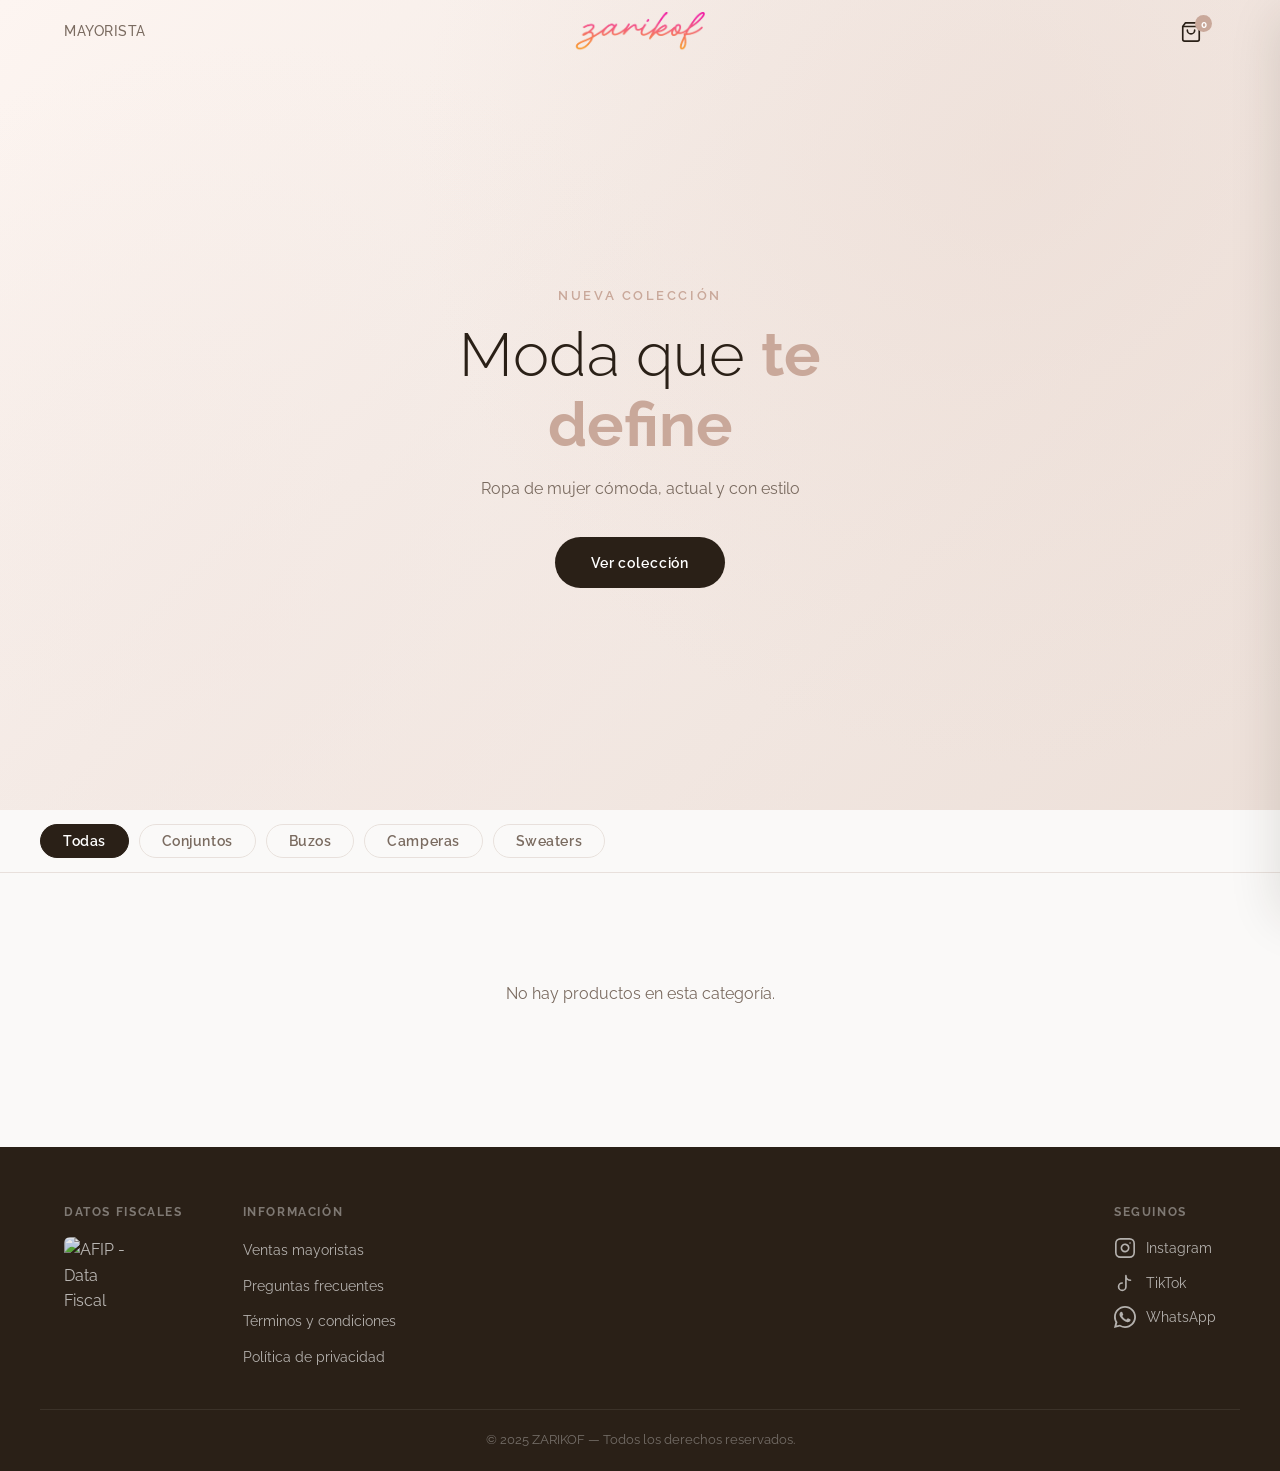
==== frontend/index.html @ 4e382d69 "actualizacion live" ====
<!DOCTYPE html>
<html lang="es">

<head>
    <meta charset="UTF-8">
    <meta name="viewport" content="width=device-width, initial-scale=1.0">
    <meta name="description" content="ZARIKOF - Indumentaria mayorista y minorista">
    <title>ZARIKOF — Indumentaria</title>
    <link rel="icon" type="image/avif" href="img/favico.avif">
    <link rel="preconnect" href="https://fonts.googleapis.com">
    <link rel="preconnect" href="https://fonts.gstatic.com" crossorigin>
    <link href="https://fonts.googleapis.com/css2?family=Raleway:wght@300;400;500;600;700&display=swap"
        rel="stylesheet">
    <link rel="stylesheet" href="styles.css">
</head>

<body>

    <!-- ── LIVE BANNER ───────────────────────────────────────────── -->
    <div id="liveBanner" class="live-banner" style="display:none" aria-live="polite">
        <span class="live-dot"></span>
        LIVE
    </div>

    <!-- ── NAV FLOTANTE ────────────────────────────────────────── -->
    <header class="navbar" id="navbar">
        <div class="navbar-inner">
            <!-- Lado izquierdo: enlace mayorista -->
            <nav class="nav-left" aria-label="Navegación secundaria">
                <a href="/mayorista" class="nav-link" id="nav-mayorista">Mayorista</a>
            </nav>

            <!-- Centro: logo -->
            <a href="/" class="navbar-logo" aria-label="ZARIKOF Inicio">
                <img src="img/logo.avif" alt="ZARIKOF" class="logo-img" id="logo-img"
                    onerror="this.style.display='none'; this.nextElementSibling.style.display='block'">
                <span class="logo-text" style="display:none">ZARIKOF</span>
            </a>

            <!-- Lado derecho: carrito -->
            <div class="nav-right">
                <button class="cart-btn" id="cartBtn" aria-label="Abrir carrito">
                    <svg class="cart-icon" xmlns="http://www.w3.org/2000/svg" width="22" height="22" viewBox="0 0 24 24"
                        fill="none" stroke="currentColor" stroke-width="1.8" stroke-linecap="round"
                        stroke-linejoin="round">
                        <path d="M6 2L3 6v14a2 2 0 0 0 2 2h14a2 2 0 0 0 2-2V6l-3-4z"></path>
                        <line x1="3" y1="6" x2="21" y2="6"></line>
                        <path d="M16 10a4 4 0 0 1-8 0"></path>
                    </svg>
                    <span class="cart-badge" id="cartBadge">0</span>
                </button>
            </div>
        </div>
    </header>

    <!-- ── HERO ────────────────────────────────────────────────── -->
    <section class="hero" id="hero">
        <div class="hero-content">
            <p class="hero-label">Nueva colección</p>
            <h1 class="hero-title">Moda que <em>te define</em></h1>
            <p class="hero-sub">Ropa de mujer cómoda, actual y con estilo</p>
            <a href="#catalogo" class="hero-cta">Ver colección</a>
        </div>
        <div class="hero-overlay"></div>
    </section>

    <!-- ── FILTROS ─────────────────────────────────────────────── -->
    <section class="filters-section" id="catalogo">
        <div class="filters-inner">
            <button class="filter-btn active" data-filter="todas" id="filter-todas">Todas</button>
            <button class="filter-btn" data-filter="conjuntos" id="filter-conjuntos">Conjuntos</button>
            <button class="filter-btn" data-filter="buzos" id="filter-buzos">Buzos</button>
            <button class="filter-btn" data-filter="camperas" id="filter-camperas">Camperas</button>
            <button class="filter-btn" data-filter="sweaters" id="filter-sweaters">Sweaters</button>
        </div>
    </section>

    <!-- ── GRID DE PRODUCTOS ───────────────────────────────────── -->
    <main class="products-section">
        <div class="products-grid" id="productsGrid">
            <!-- Skeleton loaders -->
            <div class="product-skeleton"></div>
            <div class="product-skeleton"></div>
            <div class="product-skeleton"></div>
            <div class="product-skeleton"></div>
        </div>
        <p class="no-products" id="noProducts" style="display:none">
            No hay productos en esta categoría.
        </p>
    </main>

    <!-- ── CARRITO DRAWER ──────────────────────────────────────── -->
    <div class="cart-overlay" id="cartOverlay" aria-hidden="true"></div>

    <aside class="cart-drawer" id="cartDrawer" aria-label="Carrito de compras">
        <div class="cart-drawer-header">
            <h2>Tu carrito</h2>
            <button class="close-btn" id="closeCart" aria-label="Cerrar carrito">
                <svg xmlns="http://www.w3.org/2000/svg" width="20" height="20" viewBox="0 0 24 24" fill="none"
                    stroke="currentColor" stroke-width="2" stroke-linecap="round" stroke-linejoin="round">
                    <line x1="18" y1="6" x2="6" y2="18"></line>
                    <line x1="6" y1="6" x2="18" y2="18"></line>
                </svg>
            </button>
        </div>

        <div class="cart-body" id="cartBody">
            <!-- Empty state -->
            <div class="cart-empty" id="cartEmpty">
                <svg xmlns="http://www.w3.org/2000/svg" width="48" height="48" viewBox="0 0 24 24" fill="none"
                    stroke="#ccc" stroke-width="1.2" stroke-linecap="round" stroke-linejoin="round">
                    <path d="M6 2L3 6v14a2 2 0 0 0 2 2h14a2 2 0 0 0 2-2V6l-3-4z"></path>
                    <line x1="3" y1="6" x2="21" y2="6"></line>
                    <path d="M16 10a4 4 0 0 1-8 0"></path>
                </svg>
                <p>Tu carrito está vacío</p>
            </div>

            <!-- Items list -->
            <ul class="cart-items-list" id="cartItemsList"></ul>
        </div>

        <div class="cart-footer" id="cartFooter" style="display:none">
            <div class="cart-total-row">
                <span>Total</span>
                <span class="cart-total-amount" id="cartTotal">$0</span>
            </div>

            <!-- Formulario de contacto -->
            <form class="contact-form" id="contactForm" autocomplete="on" novalidate>
                <div class="form-row">
                    <div class="form-group">
                        <label for="firstName">Nombre *</label>
                        <input type="text" id="firstName" name="firstName" placeholder="Luna" autocomplete="given-name"
                            required>
                    </div>
                    <div class="form-group">
                        <label for="lastName">Apellido *</label>
                        <input type="text" id="lastName" name="lastName" placeholder="García" autocomplete="family-name"
                            required>
                    </div>
                </div>
                <div class="form-group">
                    <label for="phone">Teléfono *</label>
                    <input type="tel" id="phone" name="phone" placeholder="1131095557" inputmode="numeric"
                        autocomplete="tel" required>
                </div>

                <div class="delivery-section">
                    <p class="delivery-label">Método de entrega *</p>
                    <label class="radio-option">
                        <input type="radio" name="delivery" value="envio"> Envío a domicilio
                    </label>
                    <label class="radio-option">
                        <input type="radio" name="delivery" value="retiro"> Retiro en local
                    </label>
                </div>

                <div class="address-group" id="addressGroup" style="display:none">
                    <div class="form-row">
                        <div class="form-group">
                            <label for="street">Calle *</label>
                            <input type="text" id="street" name="street" placeholder="Av. Corrientes"
                                autocomplete="address-line1">
                        </div>
                        <div class="form-group">
                            <label for="streetNum">Altura *</label>
                            <input type="text" id="streetNum" name="streetNum" placeholder="1234" inputmode="numeric">
                        </div>
                    </div>
                    <div class="form-row">
                        <div class="form-group">
                            <label for="city">Localidad *</label>
                            <input type="text" id="city" name="city" placeholder="CABA" autocomplete="address-level2">
                        </div>
                        <div class="form-group">
                            <label for="zip">Código Postal *</label>
                            <input type="text" id="zip" name="zip" placeholder="1043" inputmode="numeric"
                                autocomplete="postal-code">
                        </div>
                    </div>
                </div>
            </form>

            <button class="whatsapp-btn" id="whatsappBtn" disabled>
                <svg xmlns="http://www.w3.org/2000/svg" width="18" height="18" viewBox="0 0 24 24" fill="currentColor">
                    <path
                        d="M17.472 14.382c-.297-.149-1.758-.867-2.03-.967-.273-.099-.471-.148-.67.15-.197.297-.767.966-.94 1.164-.173.199-.347.223-.644.075-.297-.15-1.255-.463-2.39-1.475-.883-.788-1.48-1.761-1.653-2.059-.173-.297-.018-.458.13-.606.134-.133.298-.347.446-.52.149-.174.198-.298.298-.497.099-.198.05-.371-.025-.52-.075-.149-.669-1.612-.916-2.207-.242-.579-.487-.5-.669-.51-.173-.008-.371-.01-.57-.01-.198 0-.52.074-.792.372-.272.297-1.04 1.016-1.04 2.479 0 1.462 1.065 2.875 1.213 3.074.149.198 2.096 3.2 5.077 4.487.709.306 1.262.489 1.694.625.712.227 1.36.195 1.871.118.571-.085 1.758-.719 2.006-1.413.248-.694.248-1.289.173-1.413-.074-.124-.272-.198-.57-.347z" />
                    <path
                        d="M12 0C5.373 0 0 5.373 0 12c0 2.122.56 4.112 1.539 5.838L0 24l6.338-1.515A11.944 11.944 0 0 0 12 24c6.627 0 12-5.373 12-12S18.627 0 12 0zm0 22c-1.848 0-3.574-.483-5.072-1.33l-.364-.214-3.762.9.958-3.674-.238-.379A9.956 9.956 0 0 1 2 12C2 6.477 6.477 2 12 2s10 4.477 10 10-4.477 10-10 10z" />
                </svg>
                Consultar por WhatsApp
            </button>
        </div>
    </aside>

    <!-- ── FOOTER ──────────────────────────────────────────────── -->
    <footer class="footer">
        <div class="footer-inner">

            <!-- Izquierda: QR AFIP -->
            <div class="footer-col footer-col-afip">
                <p class="footer-label">Datos Fiscales</p>
                <a href="http://qr.afip.gob.ar/?qr=placeholder" target="_F960AFIPInfo" aria-label="Datos fiscales AFIP"
                    class="afip-link">
                    <img src="http://www.afip.gob.ar/images/f960/DATAWEB.jpg" alt="AFIP - Data Fiscal" class="afip-img">
                </a>
            </div>

            <!-- Centro: enlaces -->
            <div class="footer-col footer-col-links">
                <p class="footer-label">Información</p>
                <ul class="footer-links">
                    <li><a href="/mayorista" class="footer-link">Ventas mayoristas</a></li>
                    <li><a href="#" class="footer-link">Preguntas frecuentes</a></li>
                    <li><a href="#" class="footer-link">Términos y condiciones</a></li>
                    <li><a href="#" class="footer-link">Política de privacidad</a></li>
                </ul>
            </div>

            <!-- Derecha: redes sociales -->
            <div class="footer-col footer-col-social">
                <p class="footer-label">Seguinos</p>
                <div class="social-links">
                    <!-- Instagram -->
                    <a href="https://www.instagram.com/" target="_blank" rel="noopener noreferrer" class="social-link"
                        aria-label="Instagram de ZARIKOF" id="instagramLink">
                        <svg xmlns="http://www.w3.org/2000/svg" width="22" height="22" viewBox="0 0 24 24" fill="none"
                            stroke="currentColor" stroke-width="1.8" stroke-linecap="round" stroke-linejoin="round">
                            <rect x="2" y="2" width="20" height="20" rx="5" ry="5"></rect>
                            <path d="M16 11.37A4 4 0 1 1 12.63 8 4 4 0 0 1 16 11.37z"></path>
                            <line x1="17.5" y1="6.5" x2="17.51" y2="6.5"></line>
                        </svg>
                        <span>Instagram</span>
                    </a>

                    <!-- TikTok -->
                    <a href="https://www.tiktok.com/@nuva" target="_blank" rel="noopener noreferrer" class="social-link"
                        aria-label="TikTok de ZARIKOF" id="tiktokLink">
                        <svg xmlns="http://www.w3.org/2000/svg" width="22" height="22" viewBox="0 0 24 24" fill="none"
                            stroke="currentColor" stroke-width="1.8" stroke-linecap="round" stroke-linejoin="round">
                            <path d="M9 12a4 4 0 1 0 4 4V4a5 5 0 0 0 5 5"></path>
                        </svg>
                        <span>TikTok</span>
                    </a>

                    <!-- WhatsApp -->
                    <a href="https://wa.me/5491100000000" target="_blank" rel="noopener noreferrer"
                        class="social-link social-link--wa" aria-label="WhatsApp de ZARIKOF" id="whatsappLink">
                        <svg xmlns="http://www.w3.org/2000/svg" width="22" height="22" viewBox="0 0 24 24"
                            fill="currentColor">
                            <path
                                d="M17.472 14.382c-.297-.149-1.758-.867-2.03-.967-.273-.099-.471-.148-.67.15-.197.297-.767.966-.94 1.164-.173.199-.347.223-.644.075-.297-.15-1.255-.463-2.39-1.475-.883-.788-1.48-1.761-1.653-2.059-.173-.297-.018-.458.13-.606.134-.133.298-.347.446-.52.149-.174.198-.298.298-.497.099-.198.05-.371-.025-.52-.075-.149-.669-1.612-.916-2.207-.242-.579-.487-.5-.669-.51-.173-.008-.371-.01-.57-.01-.198 0-.52.074-.792.372-.272.297-1.04 1.016-1.04 2.479 0 1.462 1.065 2.875 1.213 3.074.149.198 2.096 3.2 5.077 4.487.709.306 1.262.489 1.694.625.712.227 1.36.195 1.871.118.571-.085 1.758-.719 2.006-1.413.248-.694.248-1.289.173-1.413-.074-.124-.272-.198-.57-.347z" />
                            <path
                                d="M12 0C5.373 0 0 5.373 0 12c0 2.122.56 4.112 1.539 5.838L0 24l6.338-1.515A11.944 11.944 0 0 0 12 24c6.627 0 12-5.373 12-12S18.627 0 12 0zm0 22c-1.848 0-3.574-.483-5.072-1.33l-.364-.214-3.762.9.958-3.674-.238-.379A9.956 9.956 0 0 1 2 12C2 6.477 6.477 2 12 2s10 4.477 10 10-4.477 10-10 10z" />
                        </svg>
                        <span>WhatsApp</span>
                    </a>
                </div>
            </div>
        </div>

        <div class="footer-bottom">
            <p>&copy; 2025 ZARIKOF — Todos los derechos reservados.</p>
        </div>
    </footer>

    <script src="app.js"></script>
</body>

</html>
---- frontend/styles.css ----
/* ═══════════════════════════════════════════════════════════════
   ZARIKOF — Catálogo de Ropa de Mujer Juvenil
   Paleta: blanco crema | rosa nude | gris suave | negro
   Tipografía: Raleway (Google Fonts)
═══════════════════════════════════════════════════════════════ */

/* ── Variables ──────────────────────────────────────────────── */
:root {
    --clr-bg: #faf9f8;
    --clr-surface: #ffffff;
    --clr-surface-2: #f3f0ee;
    --clr-nude: #e8d5cc;
    --clr-nude-dark: #c9a89a;
    --clr-blush: #f2e6e1;
    --clr-text: #2a2017;
    --clr-text-2: #7a6b60;
    --clr-text-3: #b09e94;
    --clr-border: #e8e0dc;
    --clr-black: #1a1410;
    --clr-wa: #25d366;

    --radius-sm: 8px;
    --radius-md: 14px;
    --radius-lg: 22px;
    --radius-full: 9999px;

    --shadow-sm: 0 2px 8px rgba(42, 32, 23, 0.06);
    --shadow-md: 0 6px 24px rgba(42, 32, 23, 0.10);
    --shadow-lg: 0 16px 48px rgba(42, 32, 23, 0.14);

    --navbar-h: 64px;
    --transition: 0.25s cubic-bezier(0.4, 0, 0.2, 1);

    font-family: 'Raleway', system-ui, sans-serif;
}

/* ── Reset ──────────────────────────────────────────────────── */
*,
*::before,
*::after {
    box-sizing: border-box;
    margin: 0;
    padding: 0;
}

html {
    scroll-behavior: smooth;
}

body {
    background: var(--clr-bg);
    color: var(--clr-text);
    line-height: 1.6;
    overflow-x: hidden;
}

img {
    max-width: 100%;
    display: block;
}

a {
    text-decoration: none;
    color: inherit;
}

ul {
    list-style: none;
}

button {
    cursor: pointer;
    border: none;
    background: none;
    font-family: inherit;
}

input,
select,
textarea {
    font-family: inherit;
}

/* ── Navbar ─────────────────────────────────────────────────── */
.navbar {
    position: fixed;
    top: 0;
    left: 0;
    right: 0;
    z-index: 100;
    height: var(--navbar-h);
    transition: background var(--transition), box-shadow var(--transition),
        backdrop-filter var(--transition);
}

.navbar.scrolled {
    background: rgba(250, 249, 248, 0.82);
    backdrop-filter: blur(16px);
    -webkit-backdrop-filter: blur(16px);
    box-shadow: var(--shadow-sm);
}

.navbar-inner {
    max-width: 1200px;
    margin: 0 auto;
    padding: 0 24px;
    height: 100%;
    display: grid;
    grid-template-columns: 1fr auto 1fr;
    align-items: center;
}

.nav-left {
    display: flex;
    gap: 20px;
}

.nav-link {
    font-size: 0.85rem;
    font-weight: 500;
    letter-spacing: 0.04em;
    text-transform: uppercase;
    color: var(--clr-text-2);
    transition: color var(--transition);
    padding: 6px 0;
    position: relative;
}

.nav-link::after {
    content: '';
    position: absolute;
    bottom: 0;
    left: 0;
    width: 0;
    height: 1px;
    background: var(--clr-nude-dark);
    transition: width var(--transition);
}

.nav-link:hover {
    color: var(--clr-text);
}

.nav-link:hover::after {
    width: 100%;
}

.navbar-logo {
    display: flex;
    align-items: center;
    justify-content: center;
}

.logo-img {
    height: 40px;
    width: auto;
    object-fit: contain;
}

.logo-text {
    font-size: 1.5rem;
    font-weight: 700;
    letter-spacing: 0.18em;
    text-transform: uppercase;
    color: var(--clr-text);
}

.nav-right {
    display: flex;
    justify-content: flex-end;
}

.cart-btn {
    position: relative;
    display: flex;
    align-items: center;
    gap: 6px;
    padding: 8px 14px;
    border-radius: var(--radius-full);
    color: var(--clr-text);
    transition: background var(--transition), color var(--transition);
    font-size: 0.85rem;
    font-weight: 500;
}

.cart-btn:hover {
    background: var(--clr-blush);
}

.cart-icon {
    flex-shrink: 0;
}

.cart-badge {
    position: absolute;
    top: 2px;
    right: 4px;
    background: var(--clr-nude-dark);
    color: #fff;
    font-size: 0.65rem;
    font-weight: 700;
    min-width: 17px;
    height: 17px;
    border-radius: var(--radius-full);
    display: flex;
    align-items: center;
    justify-content: center;
    padding: 0 3px;
    transition: transform var(--transition);
}

.cart-badge[data-count="0"] {
    opacity: 0;
    transform: scale(0.6);
}

.cart-badge:not([data-count="0"]) {
    opacity: 1;
    transform: scale(1);
}

/* ── Hero ────────────────────────────────────────────────────── */
.hero {
    position: relative;
    min-height: 90vh;
    display: flex;
    align-items: center;
    justify-content: center;
    background: linear-gradient(135deg, #fdf5f1 0%, #f5ece7 40%, #ede0d9 100%);
    padding-top: var(--navbar-h);
    overflow: hidden;
}

.hero::before {
    content: '';
    position: absolute;
    inset: 0;
    background:
        radial-gradient(circle at 80% 20%, rgba(232, 213, 204, 0.4) 0%, transparent 50%),
        radial-gradient(circle at 20% 80%, rgba(242, 230, 225, 0.5) 0%, transparent 50%);
}

.hero-content {
    position: relative;
    text-align: center;
    max-width: 520px;
    padding: 0 24px;
    animation: fadeUp 0.8s ease both;
}

@keyframes fadeUp {
    from {
        opacity: 0;
        transform: translateY(24px);
    }

    to {
        opacity: 1;
        transform: translateY(0);
    }
}

.hero-label {
    font-size: 0.8rem;
    font-weight: 600;
    letter-spacing: 0.2em;
    text-transform: uppercase;
    color: var(--clr-nude-dark);
    margin-bottom: 14px;
}

.hero-title {
    font-size: clamp(2.4rem, 6vw, 3.8rem);
    font-weight: 300;
    line-height: 1.15;
    color: var(--clr-text);
    margin-bottom: 16px;
}

.hero-title em {
    font-style: normal;
    font-weight: 700;
    color: var(--clr-nude-dark);
}

.hero-sub {
    font-size: 1rem;
    color: var(--clr-text-2);
    margin-bottom: 36px;
}

.hero-cta {
    display: inline-block;
    padding: 14px 36px;
    background: var(--clr-text);
    color: #fff;
    border-radius: var(--radius-full);
    font-size: 0.9rem;
    font-weight: 600;
    letter-spacing: 0.06em;
    transition: background var(--transition), transform var(--transition), box-shadow var(--transition);
}

.hero-cta:hover {
    background: var(--clr-nude-dark);
    transform: translateY(-2px);
    box-shadow: var(--shadow-md);
}

/* ── Filters ─────────────────────────────────────────────────── */
.filters-section {
    position: sticky;
    top: var(--navbar-h);
    z-index: 50;
    background: rgba(250, 249, 248, 0.9);
    backdrop-filter: blur(12px);
    -webkit-backdrop-filter: blur(12px);
    border-bottom: 1px solid var(--clr-border);
    padding: 14px 24px;
}

.filters-inner {
    max-width: 1200px;
    margin: 0 auto;
    display: flex;
    gap: 10px;
    flex-wrap: wrap;
}

.filter-btn {
    padding: 8px 22px;
    border-radius: var(--radius-full);
    font-size: 0.85rem;
    font-weight: 600;
    letter-spacing: 0.04em;
    color: var(--clr-text-2);
    border: 1.5px solid var(--clr-border);
    background: transparent;
    transition: all var(--transition);
}

.filter-btn:hover {
    border-color: var(--clr-nude-dark);
    color: var(--clr-text);
}

.filter-btn.active {
    background: var(--clr-text);
    color: #fff;
    border-color: var(--clr-text);
}

/* ── Products Grid ───────────────────────────────────────────── */
.products-section {
    max-width: 1200px;
    margin: 0 auto;
    padding: 48px 24px 80px;
}

.products-grid {
    display: grid;
    grid-template-columns: repeat(auto-fill, minmax(260px, 1fr));
    gap: 28px;
}

/* Skeleton loader */
.product-skeleton {
    border-radius: var(--radius-md);
    background: linear-gradient(90deg, #f0ecea 25%, #e8e0dc 50%, #f0ecea 75%);
    background-size: 200% 100%;
    animation: shimmer 1.4s infinite;
    height: 400px;
}

@keyframes shimmer {
    0% {
        background-position: 200% 0;
    }

    100% {
        background-position: -200% 0;
    }
}

/* Product Card */
.product-card {
    background: var(--clr-surface);
    border-radius: var(--radius-md);
    overflow: hidden;
    box-shadow: var(--shadow-sm);
    transition: transform var(--transition), box-shadow var(--transition);
    display: flex;
    flex-direction: column;
    animation: fadeIn 0.4s ease both;
}

@keyframes fadeIn {
    from {
        opacity: 0;
        transform: translateY(12px);
    }

    to {
        opacity: 1;
        transform: translateY(0);
    }
}

.product-card:hover {
    transform: translateY(-6px);
    box-shadow: var(--shadow-md);
}

.product-img-wrap {
    position: relative;
    aspect-ratio: 3/4;
    overflow: hidden;
    background: var(--clr-surface-2);
}

.product-img {
    width: 100%;
    height: 100%;
    object-fit: cover;
    transition: transform 0.4s ease;
}

.product-card:hover .product-img {
    transform: scale(1.04);
}

.product-category-badge {
    position: absolute;
    top: 12px;
    left: 12px;
    background: rgba(255, 255, 255, 0.88);
    backdrop-filter: blur(6px);
    padding: 4px 12px;
    border-radius: var(--radius-full);
    font-size: 0.72rem;
    font-weight: 600;
    letter-spacing: 0.06em;
    text-transform: uppercase;
    color: var(--clr-text-2);
}

/* Placeholder when no image */
.product-img-placeholder {
    width: 100%;
    height: 100%;
    display: flex;
    align-items: center;
    justify-content: center;
    background: linear-gradient(135deg, #f5ece7, #ede0d9);
    font-size: 3rem;
}

.product-info {
    padding: 18px;
    flex: 1;
    display: flex;
    flex-direction: column;
    gap: 10px;
}

.product-title {
    font-size: 0.95rem;
    font-weight: 600;
    color: var(--clr-text);
    line-height: 1.3;
}

.product-price {
    font-size: 1.2rem;
    font-weight: 700;
    color: var(--clr-text);
}

/* Talle selector */
.talle-label {
    font-size: 0.75rem;
    font-weight: 600;
    letter-spacing: 0.06em;
    text-transform: uppercase;
    color: var(--clr-text-3);
    margin-bottom: 6px;
}

.talle-options {
    display: flex;
    flex-wrap: wrap;
    gap: 6px;
}

.talle-btn {
    padding: 4px 12px;
    border-radius: var(--radius-sm);
    font-size: 0.8rem;
    font-weight: 500;
    color: var(--clr-text-2);
    border: 1.5px solid var(--clr-border);
    background: transparent;
    transition: all var(--transition);
}

.talle-btn:hover {
    border-color: var(--clr-nude-dark);
    color: var(--clr-text);
}

.talle-btn.selected {
    background: var(--clr-text);
    color: #fff;
    border-color: var(--clr-text);
}

.add-to-cart-btn {
    margin-top: auto;
    width: 100%;
    padding: 12px 16px;
    background: var(--clr-text);
    color: #fff;
    border-radius: var(--radius-sm);
    font-size: 0.88rem;
    font-weight: 600;
    letter-spacing: 0.04em;
    transition: background var(--transition), transform var(--transition);
}

.add-to-cart-btn:hover {
    background: var(--clr-nude-dark);
    transform: translateY(-1px);
}

.add-to-cart-btn:active {
    transform: translateY(0);
}

.add-to-cart-btn:disabled {
    background: var(--clr-border);
    color: var(--clr-text-3);
    cursor: not-allowed;
    transform: none;
}

.no-products {
    text-align: center;
    padding: 60px 24px;
    color: var(--clr-text-2);
    font-size: 1rem;
}

/* ── Cart Drawer ─────────────────────────────────────────────── */
.cart-overlay {
    position: fixed;
    inset: 0;
    background: rgba(26, 20, 16, 0.4);
    z-index: 200;
    opacity: 0;
    pointer-events: none;
    transition: opacity var(--transition);
}

.cart-overlay.open {
    opacity: 1;
    pointer-events: all;
}

.cart-drawer {
    position: fixed;
    top: 0;
    right: 0;
    bottom: 0;
    width: min(420px, 100vw);
    background: var(--clr-surface);
    z-index: 210;
    display: flex;
    flex-direction: column;
    transform: translateX(100%);
    transition: transform var(--transition);
    box-shadow: var(--shadow-lg);
}

.cart-drawer.open {
    transform: translateX(0);
}

.cart-drawer-header {
    display: flex;
    align-items: center;
    justify-content: space-between;
    padding: 20px 24px;
    border-bottom: 1px solid var(--clr-border);
    flex-shrink: 0;
}

.cart-drawer-header h2 {
    font-size: 1.1rem;
    font-weight: 700;
    color: var(--clr-text);
}

.close-btn {
    display: flex;
    align-items: center;
    justify-content: center;
    width: 34px;
    height: 34px;
    border-radius: var(--radius-sm);
    color: var(--clr-text-2);
    transition: background var(--transition), color var(--transition);
}

.close-btn:hover {
    background: var(--clr-blush);
    color: var(--clr-text);
}

.cart-body {
    flex: 1;
    overflow-y: auto;
    padding: 20px 24px;
}

.cart-empty {
    display: flex;
    flex-direction: column;
    align-items: center;
    gap: 14px;
    padding: 60px 0;
    color: var(--clr-text-3);
    font-size: 0.95rem;
}

.cart-items-list {
    display: flex;
    flex-direction: column;
    gap: 16px;
}

/* Cart item */
.cart-item {
    display: flex;
    gap: 14px;
    padding: 14px;
    background: var(--clr-surface-2);
    border-radius: var(--radius-md);
}

.cart-item-img {
    width: 64px;
    height: 80px;
    object-fit: cover;
    border-radius: var(--radius-sm);
    background: var(--clr-nude);
    flex-shrink: 0;
}

.cart-item-details {
    flex: 1;
    display: flex;
    flex-direction: column;
    gap: 4px;
}

.cart-item-title {
    font-size: 0.88rem;
    font-weight: 600;
    color: var(--clr-text);
    line-height: 1.3;
}

.cart-item-talle {
    font-size: 0.78rem;
    color: var(--clr-text-3);
}

.cart-item-price {
    font-size: 0.96rem;
    font-weight: 700;
    color: var(--clr-text);
    margin-top: auto;
}

.cart-item-qty {
    display: flex;
    align-items: center;
    gap: 8px;
    margin-top: 6px;
}

.qty-btn {
    width: 26px;
    height: 26px;
    border-radius: 50%;
    border: 1.5px solid var(--clr-border);
    display: flex;
    align-items: center;
    justify-content: center;
    font-size: 1rem;
    font-weight: 600;
    color: var(--clr-text-2);
    transition: all var(--transition);
}

.qty-btn:hover {
    border-color: var(--clr-nude-dark);
    color: var(--clr-text);
    background: var(--clr-blush);
}

.qty-num {
    font-size: 0.9rem;
    font-weight: 600;
    min-width: 20px;
    text-align: center;
}

.remove-btn {
    align-self: flex-start;
    font-size: 0.75rem;
    color: var(--clr-text-3);
    padding: 2px 0;
    transition: color var(--transition);
}

.remove-btn:hover {
    color: #c0392b;
}

/* Cart footer */
.cart-footer {
    padding: 20px 24px;
    border-top: 1px solid var(--clr-border);
    display: flex;
    flex-direction: column;
    gap: 16px;
    flex-shrink: 0;
    max-height: 60vh;
    overflow-y: auto;
}

.cart-total-row {
    display: flex;
    justify-content: space-between;
    align-items: center;
    font-size: 1rem;
    font-weight: 600;
}

.cart-total-amount {
    font-size: 1.4rem;
    font-weight: 700;
    color: var(--clr-text);
}

/* Contact Form */
.contact-form {
    display: flex;
    flex-direction: column;
    gap: 12px;
}

.form-row {
    display: grid;
    grid-template-columns: 1fr 1fr;
    gap: 10px;
}

.form-group {
    display: flex;
    flex-direction: column;
    gap: 5px;
}

.form-group label {
    font-size: 0.75rem;
    font-weight: 600;
    letter-spacing: 0.04em;
    color: var(--clr-text-2);
    text-transform: uppercase;
}

.form-group input {
    padding: 10px 12px;
    border: 1.5px solid var(--clr-border);
    border-radius: var(--radius-sm);
    font-size: 0.9rem;
    color: var(--clr-text);
    background: var(--clr-surface);
    transition: border-color var(--transition);
    outline: none;
}

.form-group input:focus {
    border-color: var(--clr-nude-dark);
}

.form-group input.invalid {
    border-color: #e74c3c;
}

.delivery-section {
    display: flex;
    flex-direction: column;
    gap: 8px;
}

.delivery-label {
    font-size: 0.75rem;
    font-weight: 600;
    letter-spacing: 0.04em;
    color: var(--clr-text-2);
    text-transform: uppercase;
}

.radio-option {
    display: flex;
    align-items: center;
    gap: 8px;
    font-size: 0.88rem;
    color: var(--clr-text);
    cursor: pointer;
    padding: 8px 12px;
    border: 1.5px solid var(--clr-border);
    border-radius: var(--radius-sm);
    transition: border-color var(--transition), background var(--transition);
}

.radio-option:has(input:checked) {
    border-color: var(--clr-nude-dark);
    background: var(--clr-blush);
}

.radio-option input {
    accent-color: var(--clr-nude-dark);
}

.address-group {
    display: flex;
    flex-direction: column;
    gap: 12px;
}

/* WhatsApp button */
.whatsapp-btn {
    display: flex;
    align-items: center;
    justify-content: center;
    gap: 10px;
    padding: 14px 20px;
    background: var(--clr-wa);
    color: #fff;
    border-radius: var(--radius-sm);
    font-size: 0.92rem;
    font-weight: 700;
    letter-spacing: 0.03em;
    transition: background var(--transition), transform var(--transition), opacity var(--transition);
}

.whatsapp-btn:hover:not(:disabled) {
    background: #1db954;
    transform: translateY(-1px);
}

.whatsapp-btn:disabled {
    opacity: 0.45;
    cursor: not-allowed;
    transform: none;
}

/* ── Footer ──────────────────────────────────────────────────── */
.footer {
    background: var(--clr-text);
    color: rgba(255, 255, 255, 0.75);
    margin-top: 0;
}

.footer-inner {
    max-width: 1200px;
    margin: 0 auto;
    padding: 56px 24px 40px;
    display: grid;
    grid-template-columns: auto 1fr auto;
    gap: 40px 60px;
    align-items: start;
}

.footer-label {
    font-size: 0.72rem;
    font-weight: 700;
    letter-spacing: 0.14em;
    text-transform: uppercase;
    color: rgba(255, 255, 255, 0.4);
    margin-bottom: 16px;
}

/* AFIP */
.footer-col-afip {
    display: flex;
    flex-direction: column;
}

.afip-img {
    width: 66px;
    height: auto;
    border-radius: 6px;
    opacity: 0.9;
    transition: opacity var(--transition);
}

.afip-img:hover {
    opacity: 1;
}

/* Links */
.footer-col-links {
    display: flex;
    flex-direction: column;
}

.footer-links {
    display: flex;
    flex-direction: column;
    gap: 10px;
}

.footer-link {
    font-size: 0.88rem;
    color: rgba(255, 255, 255, 0.65);
    transition: color var(--transition);
}

.footer-link:hover {
    color: #fff;
}

/* Social */
.footer-col-social {
    display: flex;
    flex-direction: column;
}

.social-links {
    display: flex;
    flex-direction: column;
    gap: 12px;
}

.social-link {
    display: flex;
    align-items: center;
    gap: 10px;
    font-size: 0.88rem;
    color: rgba(255, 255, 255, 0.65);
    transition: color var(--transition), background var(--transition);
    padding: 6px 10px;
    border-radius: var(--radius-sm);
    margin: -6px -10px;
}

.social-link:hover {
    color: #fff;
    background: rgba(255, 255, 255, 0.08);
}

.social-link--wa:hover {
    color: var(--clr-wa);
}

.footer-bottom {
    border-top: 1px solid rgba(255, 255, 255, 0.08);
    padding: 20px 24px;
    text-align: center;
    font-size: 0.8rem;
    color: rgba(255, 255, 255, 0.35);
    max-width: 1200px;
    margin: 0 auto;
}

/* ── Responsive ──────────────────────────────────────────────── */
@media (max-width: 768px) {
    .navbar-inner {
        padding: 0 16px;
    }

    .nav-link span {
        display: none;
    }

    .hero-title {
        font-size: 2.2rem;
    }

    .products-grid {
        grid-template-columns: repeat(2, 1fr);
        gap: 16px;
    }

    .footer-inner {
        grid-template-columns: 1fr;
        gap: 32px;
        padding: 40px 24px 32px;
    }

    .social-links {
        flex-direction: row;
        flex-wrap: wrap;
    }

    .footer-col-links {
        order: -1;
    }
}

@media (max-width: 480px) {
    .products-grid {
        grid-template-columns: 1fr;
        max-width: 360px;
        margin: 0 auto;
    }

    .form-row {
        grid-template-columns: 1fr;
    }
}

/* ── Live Banner ─────────────────────────────────────────────── */
:root {
    --live-banner-h: 40px;
}

.live-banner {
    position: fixed;
    top: 0;
    left: 0;
    right: 0;
    z-index: 150;
    height: var(--live-banner-h);
    background: #000000;
    color: #ffffff;
    display: flex;
    align-items: center;
    justify-content: center;
    gap: 10px;
    font-size: 0.95rem;
    font-weight: 800;
    letter-spacing: 0.3em;
    text-transform: uppercase;
    animation: liveFadeIn 0.5s ease both;
}

@keyframes liveFadeIn {
    from { opacity: 0; transform: translateY(-100%); }
    to   { opacity: 1; transform: translateY(0); }
}

/* Punto rojo pulsante */
.live-dot {
    width: 10px;
    height: 10px;
    border-radius: 50%;
    background: #ff0033;
    flex-shrink: 0;
    animation: livePulse 1.4s ease-in-out infinite;
    box-shadow: 0 0 0 0 rgba(255, 0, 51, 0.6);
}

@keyframes livePulse {
    0%   { box-shadow: 0 0 0 0 rgba(255, 0, 51, 0.7); }
    60%  { box-shadow: 0 0 0 8px rgba(255, 0, 51, 0); }
    100% { box-shadow: 0 0 0 0 rgba(255, 0, 51, 0); }
}

/* Cuando el banner live está visible, desplazar navbar hacia abajo */
body.live-active .navbar {
    top: var(--live-banner-h);
}

body.live-active .filters-section {
    top: calc(var(--navbar-h) + var(--live-banner-h));
}

body.live-active .hero {
    padding-top: calc(var(--navbar-h) + var(--live-banner-h));
}

/* ── Live Price Display ───────────────────────────────────────── */
.price-wrapper {
    display: flex;
    flex-direction: column;
    gap: 2px;
}

.price-original {
    font-size: 0.9rem;
    font-weight: 500;
    color: var(--clr-text-3);
    text-decoration: line-through;
}

.price-tiktok {
    font-size: 1.2rem;
    font-weight: 800;
    color: #ff0033;
    display: flex;
    align-items: center;
    gap: 6px;
}

.price-tiktok::before {
    content: '🎵';
    font-size: 0.9rem;
}
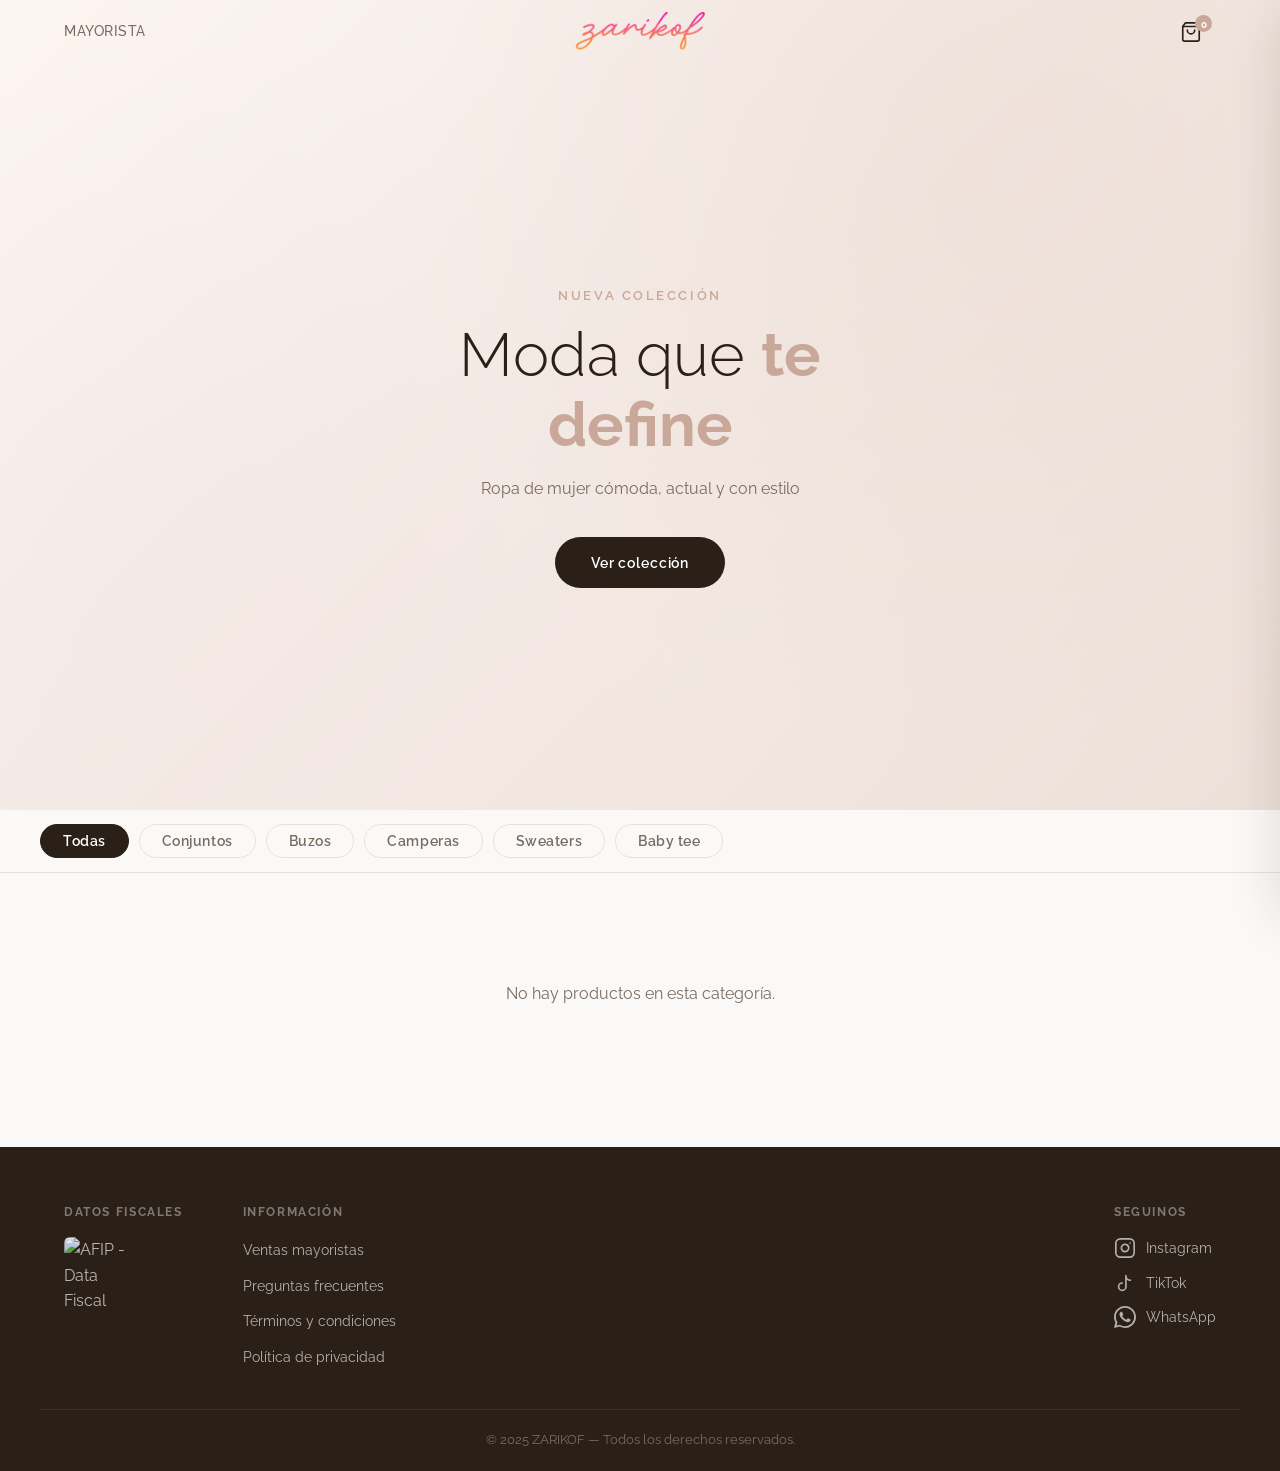
==== commit 99194b1b: "articulos agregados y horario de live" ====
--- a/frontend/index.html
+++ b/frontend/index.html
@@ -72,6 +72,7 @@
             <button class="filter-btn" data-filter="buzos" id="filter-buzos">Buzos</button>
             <button class="filter-btn" data-filter="camperas" id="filter-camperas">Camperas</button>
             <button class="filter-btn" data-filter="sweaters" id="filter-sweaters">Sweaters</button>
+            <button class="filter-btn" data-filter="baby-tee" id="filter-baby-tee">Baby tee</button>
         </div>
     </section>
 
@@ -201,11 +202,12 @@
             <!-- Izquierda: QR AFIP -->
             <div class="footer-col footer-col-afip">
                 <p class="footer-label">Datos Fiscales</p>
-                <a href="http://qr.afip.gob.ar/?qr=placeholder" target="_F960AFIPInfo" aria-label="Datos fiscales AFIP"
-                    class="afip-link">
-                    <img src="http://www.afip.gob.ar/images/f960/DATAWEB.jpg" alt="AFIP - Data Fiscal" class="afip-img">
+                <a href="http://qr.afip.gob.ar/?qr=UzEvOjT15qMCms_eFzrYNg,," target="_F960AFIPInfo" class="afip-link">
+                    <img src="https://www.afip.gob.ar/images/f960/DATAWEB.jpg" alt="AFIP - Data Fiscal" class="afip-img"
+                        border="0">
                 </a>
             </div>
+
 
             <!-- Centro: enlaces -->
             <div class="footer-col footer-col-links">
--- a/frontend/styles.css
+++ b/frontend/styles.css
@@ -543,6 +543,14 @@
     transform: none;
 }
 
+.add-to-cart-btn.out-of-stock {
+    background: #f0e0e0;
+    color: #a05050;
+    cursor: not-allowed;
+    transform: none;
+    font-style: italic;
+}
+
 .no-products {
     text-align: center;
     padding: 60px 24px;
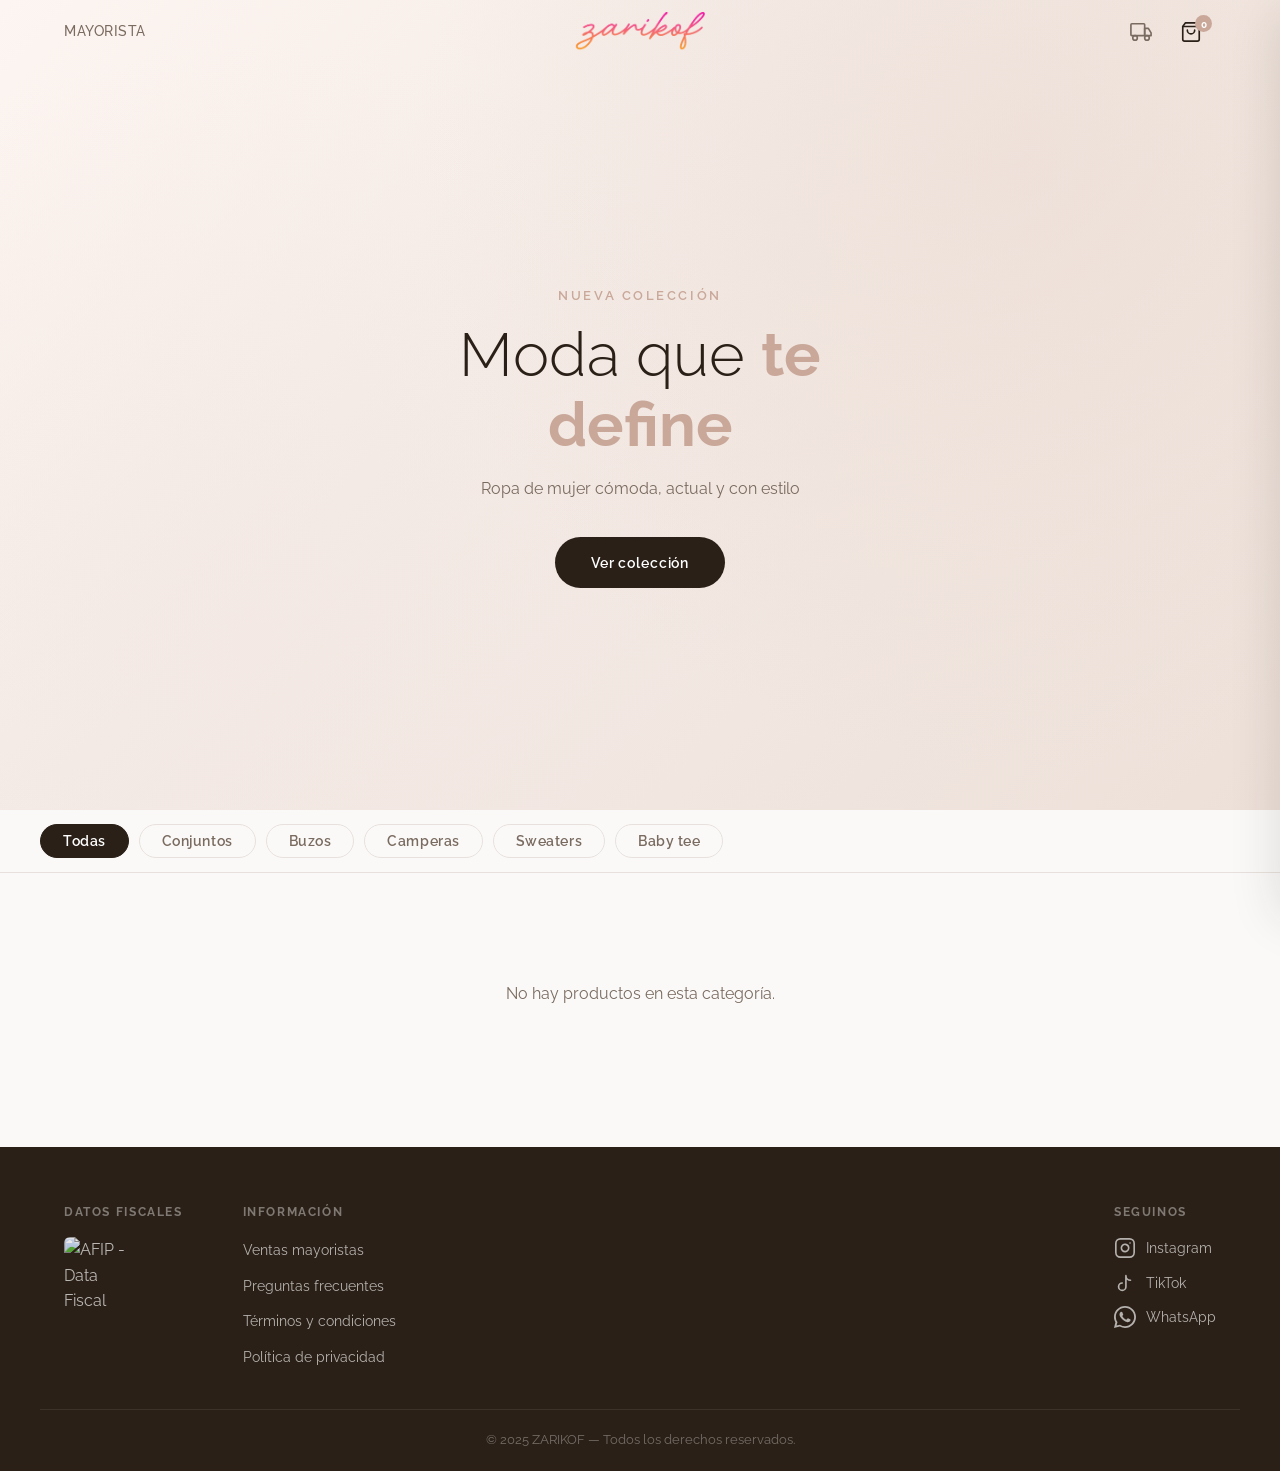
==== commit aa7ecdef: "Modificaciones en filtros y carrito para vista mobil" ====
--- a/frontend/index.html
+++ b/frontend/index.html
@@ -37,8 +37,17 @@
                 <span class="logo-text" style="display:none">ZARIKOF</span>
             </a>
 
-            <!-- Lado derecho: carrito -->
+            <!-- Lado derecho: camión + carrito -->
             <div class="nav-right">
+                <a href="/envios" class="nav-icon-btn" aria-label="Información de envíos" id="shippingBtn">
+                    <svg xmlns="http://www.w3.org/2000/svg" width="22" height="22" viewBox="0 0 24 24" fill="none"
+                        stroke="currentColor" stroke-width="1.8" stroke-linecap="round" stroke-linejoin="round">
+                        <rect x="1" y="3" width="15" height="13" rx="1" />
+                        <path d="M16 8h4l3 5v3h-7V8z" />
+                        <circle cx="5.5" cy="18.5" r="2.5" />
+                        <circle cx="18.5" cy="18.5" r="2.5" />
+                    </svg>
+                </a>
                 <button class="cart-btn" id="cartBtn" aria-label="Abrir carrito">
                     <svg class="cart-icon" xmlns="http://www.w3.org/2000/svg" width="22" height="22" viewBox="0 0 24 24"
                         fill="none" stroke="currentColor" stroke-width="1.8" stroke-linecap="round"
@@ -53,6 +62,17 @@
         </div>
     </header>
 
+    <!-- ── CARRITO FLOTANTE MÓVIL ──────────────────────────────── -->
+    <button class="mobile-cart-fab" id="mobileCartBtn" aria-label="Abrir carrito">
+        <svg class="cart-icon" xmlns="http://www.w3.org/2000/svg" width="24" height="24" viewBox="0 0 24 24"
+            fill="none" stroke="currentColor" stroke-width="1.8" stroke-linecap="round" stroke-linejoin="round">
+            <path d="M6 2L3 6v14a2 2 0 0 0 2 2h14a2 2 0 0 0 2-2V6l-3-4z"></path>
+            <line x1="3" y1="6" x2="21" y2="6"></line>
+            <path d="M16 10a4 4 0 0 1-8 0"></path>
+        </svg>
+        <span class="mobile-cart-badge" id="mobileCartBadge">0</span>
+    </button>
+
     <!-- ── HERO ────────────────────────────────────────────────── -->
     <section class="hero" id="hero">
         <div class="hero-content">
@@ -127,71 +147,76 @@
                 <span class="cart-total-amount" id="cartTotal">$0</span>
             </div>
 
-            <!-- Formulario de contacto -->
-            <form class="contact-form" id="contactForm" autocomplete="on" novalidate>
-                <div class="form-row">
-                    <div class="form-group">
-                        <label for="firstName">Nombre *</label>
-                        <input type="text" id="firstName" name="firstName" placeholder="Luna" autocomplete="given-name"
-                            required>
-                    </div>
-                    <div class="form-group">
-                        <label for="lastName">Apellido *</label>
-                        <input type="text" id="lastName" name="lastName" placeholder="García" autocomplete="family-name"
-                            required>
-                    </div>
-                </div>
-                <div class="form-group">
-                    <label for="phone">Teléfono *</label>
-                    <input type="tel" id="phone" name="phone" placeholder="1131095557" inputmode="numeric"
-                        autocomplete="tel" required>
-                </div>
-
-                <div class="delivery-section">
-                    <p class="delivery-label">Método de entrega *</p>
-                    <label class="radio-option">
-                        <input type="radio" name="delivery" value="envio"> Envío a domicilio
-                    </label>
-                    <label class="radio-option">
-                        <input type="radio" name="delivery" value="retiro"> Retiro en local
-                    </label>
-                </div>
-
-                <div class="address-group" id="addressGroup" style="display:none">
+            <!-- Botón "Finalizar pedido" (visible solo en móvil) -->
+            <button class="finalize-btn" id="finalizeBtn" type="button">Finalizar pedido</button>
+
+            <!-- Formulario de contacto (en móvil se oculta hasta pulsar Finalizar) -->
+            <div class="checkout-form-wrap" id="checkoutFormWrap">
+                <form class="contact-form" id="contactForm" autocomplete="on" novalidate>
                     <div class="form-row">
                         <div class="form-group">
-                            <label for="street">Calle *</label>
-                            <input type="text" id="street" name="street" placeholder="Av. Corrientes"
-                                autocomplete="address-line1">
+                            <label for="firstName">Nombre *</label>
+                            <input type="text" id="firstName" name="firstName" placeholder="Luna" autocomplete="given-name"
+                                required>
                         </div>
                         <div class="form-group">
-                            <label for="streetNum">Altura *</label>
-                            <input type="text" id="streetNum" name="streetNum" placeholder="1234" inputmode="numeric">
-                        </div>
-                    </div>
-                    <div class="form-row">
-                        <div class="form-group">
-                            <label for="city">Localidad *</label>
-                            <input type="text" id="city" name="city" placeholder="CABA" autocomplete="address-level2">
-                        </div>
-                        <div class="form-group">
-                            <label for="zip">Código Postal *</label>
-                            <input type="text" id="zip" name="zip" placeholder="1043" inputmode="numeric"
-                                autocomplete="postal-code">
-                        </div>
-                    </div>
-                </div>
-            </form>
-
-            <button class="whatsapp-btn" id="whatsappBtn" disabled>
-                <svg xmlns="http://www.w3.org/2000/svg" width="18" height="18" viewBox="0 0 24 24" fill="currentColor">
-                    <path
-                        d="M17.472 14.382c-.297-.149-1.758-.867-2.03-.967-.273-.099-.471-.148-.67.15-.197.297-.767.966-.94 1.164-.173.199-.347.223-.644.075-.297-.15-1.255-.463-2.39-1.475-.883-.788-1.48-1.761-1.653-2.059-.173-.297-.018-.458.13-.606.134-.133.298-.347.446-.52.149-.174.198-.298.298-.497.099-.198.05-.371-.025-.52-.075-.149-.669-1.612-.916-2.207-.242-.579-.487-.5-.669-.51-.173-.008-.371-.01-.57-.01-.198 0-.52.074-.792.372-.272.297-1.04 1.016-1.04 2.479 0 1.462 1.065 2.875 1.213 3.074.149.198 2.096 3.2 5.077 4.487.709.306 1.262.489 1.694.625.712.227 1.36.195 1.871.118.571-.085 1.758-.719 2.006-1.413.248-.694.248-1.289.173-1.413-.074-.124-.272-.198-.57-.347z" />
-                    <path
-                        d="M12 0C5.373 0 0 5.373 0 12c0 2.122.56 4.112 1.539 5.838L0 24l6.338-1.515A11.944 11.944 0 0 0 12 24c6.627 0 12-5.373 12-12S18.627 0 12 0zm0 22c-1.848 0-3.574-.483-5.072-1.33l-.364-.214-3.762.9.958-3.674-.238-.379A9.956 9.956 0 0 1 2 12C2 6.477 6.477 2 12 2s10 4.477 10 10-4.477 10-10 10z" />
-                </svg>
-                Consultar por WhatsApp
-            </button>
+                            <label for="lastName">Apellido *</label>
+                            <input type="text" id="lastName" name="lastName" placeholder="García" autocomplete="family-name"
+                                required>
+                        </div>
+                    </div>
+                    <div class="form-group">
+                        <label for="phone">Teléfono *</label>
+                        <input type="tel" id="phone" name="phone" placeholder="1131095557" inputmode="numeric"
+                            autocomplete="tel" required>
+                    </div>
+
+                    <div class="delivery-section">
+                        <p class="delivery-label">Método de entrega *</p>
+                        <label class="radio-option">
+                            <input type="radio" name="delivery" value="envio"> Envío a domicilio
+                        </label>
+                        <label class="radio-option">
+                            <input type="radio" name="delivery" value="retiro"> Retiro en local
+                        </label>
+                    </div>
+
+                    <div class="address-group" id="addressGroup" style="display:none">
+                        <div class="form-row">
+                            <div class="form-group">
+                                <label for="street">Calle *</label>
+                                <input type="text" id="street" name="street" placeholder="Av. Corrientes"
+                                    autocomplete="address-line1">
+                            </div>
+                            <div class="form-group">
+                                <label for="streetNum">Altura *</label>
+                                <input type="text" id="streetNum" name="streetNum" placeholder="1234" inputmode="numeric">
+                            </div>
+                        </div>
+                        <div class="form-row">
+                            <div class="form-group">
+                                <label for="city">Localidad *</label>
+                                <input type="text" id="city" name="city" placeholder="CABA" autocomplete="address-level2">
+                            </div>
+                            <div class="form-group">
+                                <label for="zip">Código Postal *</label>
+                                <input type="text" id="zip" name="zip" placeholder="1043" inputmode="numeric"
+                                    autocomplete="postal-code">
+                            </div>
+                        </div>
+                    </div>
+                </form>
+
+                <button class="whatsapp-btn" id="whatsappBtn" disabled>
+                    <svg xmlns="http://www.w3.org/2000/svg" width="18" height="18" viewBox="0 0 24 24" fill="currentColor">
+                        <path
+                            d="M17.472 14.382c-.297-.149-1.758-.867-2.03-.967-.273-.099-.471-.148-.67.15-.197.297-.767.966-.94 1.164-.173.199-.347.223-.644.075-.297-.15-1.255-.463-2.39-1.475-.883-.788-1.48-1.761-1.653-2.059-.173-.297-.018-.458.13-.606.134-.133.298-.347.446-.52.149-.174.198-.298.298-.497.099-.198.05-.371-.025-.52-.075-.149-.669-1.612-.916-2.207-.242-.579-.487-.5-.669-.51-.173-.008-.371-.01-.57-.01-.198 0-.52.074-.792.372-.272.297-1.04 1.016-1.04 2.479 0 1.462 1.065 2.875 1.213 3.074.149.198 2.096 3.2 5.077 4.487.709.306 1.262.489 1.694.625.712.227 1.36.195 1.871.118.571-.085 1.758-.719 2.006-1.413.248-.694.248-1.289.173-1.413-.074-.124-.272-.198-.57-.347z" />
+                        <path
+                            d="M12 0C5.373 0 0 5.373 0 12c0 2.122.56 4.112 1.539 5.838L0 24l6.338-1.515A11.944 11.944 0 0 0 12 24c6.627 0 12-5.373 12-12S18.627 0 12 0zm0 22c-1.848 0-3.574-.483-5.072-1.33l-.364-.214-3.762.9.958-3.674-.238-.379A9.956 9.956 0 0 1 2 12C2 6.477 6.477 2 12 2s10 4.477 10 10-4.477 10-10 10z" />
+                    </svg>
+                    Consultar por WhatsApp
+                </button>
+            </div>
         </div>
     </aside>
 
--- a/frontend/styles.css
+++ b/frontend/styles.css
@@ -1,1122 +1,1291 @@
-/* ═══════════════════════════════════════════════════════════════
-   ZARIKOF — Catálogo de Ropa de Mujer Juvenil
-   Paleta: blanco crema | rosa nude | gris suave | negro
-   Tipografía: Raleway (Google Fonts)
-═══════════════════════════════════════════════════════════════ */
-
-/* ── Variables ──────────────────────────────────────────────── */
-:root {
-    --clr-bg: #faf9f8;
-    --clr-surface: #ffffff;
-    --clr-surface-2: #f3f0ee;
-    --clr-nude: #e8d5cc;
-    --clr-nude-dark: #c9a89a;
-    --clr-blush: #f2e6e1;
-    --clr-text: #2a2017;
-    --clr-text-2: #7a6b60;
-    --clr-text-3: #b09e94;
-    --clr-border: #e8e0dc;
-    --clr-black: #1a1410;
-    --clr-wa: #25d366;
-
-    --radius-sm: 8px;
-    --radius-md: 14px;
-    --radius-lg: 22px;
-    --radius-full: 9999px;
-
-    --shadow-sm: 0 2px 8px rgba(42, 32, 23, 0.06);
-    --shadow-md: 0 6px 24px rgba(42, 32, 23, 0.10);
-    --shadow-lg: 0 16px 48px rgba(42, 32, 23, 0.14);
-
-    --navbar-h: 64px;
-    --transition: 0.25s cubic-bezier(0.4, 0, 0.2, 1);
-
-    font-family: 'Raleway', system-ui, sans-serif;
-}
-
-/* ── Reset ──────────────────────────────────────────────────── */
-*,
-*::before,
-*::after {
-    box-sizing: border-box;
-    margin: 0;
-    padding: 0;
-}
-
-html {
-    scroll-behavior: smooth;
-}
-
-body {
-    background: var(--clr-bg);
-    color: var(--clr-text);
-    line-height: 1.6;
-    overflow-x: hidden;
-}
-
-img {
-    max-width: 100%;
-    display: block;
-}
-
-a {
-    text-decoration: none;
-    color: inherit;
-}
-
-ul {
-    list-style: none;
-}
-
-button {
-    cursor: pointer;
-    border: none;
-    background: none;
-    font-family: inherit;
-}
-
-input,
-select,
-textarea {
-    font-family: inherit;
-}
-
-/* ── Navbar ─────────────────────────────────────────────────── */
-.navbar {
-    position: fixed;
-    top: 0;
-    left: 0;
-    right: 0;
-    z-index: 100;
-    height: var(--navbar-h);
-    transition: background var(--transition), box-shadow var(--transition),
-        backdrop-filter var(--transition);
-}
-
-.navbar.scrolled {
-    background: rgba(250, 249, 248, 0.82);
-    backdrop-filter: blur(16px);
-    -webkit-backdrop-filter: blur(16px);
-    box-shadow: var(--shadow-sm);
-}
-
-.navbar-inner {
-    max-width: 1200px;
-    margin: 0 auto;
-    padding: 0 24px;
-    height: 100%;
-    display: grid;
-    grid-template-columns: 1fr auto 1fr;
-    align-items: center;
-}
-
-.nav-left {
-    display: flex;
-    gap: 20px;
-}
-
-.nav-link {
-    font-size: 0.85rem;
-    font-weight: 500;
-    letter-spacing: 0.04em;
-    text-transform: uppercase;
-    color: var(--clr-text-2);
-    transition: color var(--transition);
-    padding: 6px 0;
-    position: relative;
-}
-
-.nav-link::after {
-    content: '';
-    position: absolute;
-    bottom: 0;
-    left: 0;
-    width: 0;
-    height: 1px;
-    background: var(--clr-nude-dark);
-    transition: width var(--transition);
-}
-
-.nav-link:hover {
-    color: var(--clr-text);
-}
-
-.nav-link:hover::after {
-    width: 100%;
-}
-
-.navbar-logo {
-    display: flex;
-    align-items: center;
-    justify-content: center;
-}
-
-.logo-img {
-    height: 40px;
-    width: auto;
-    object-fit: contain;
-}
-
-.logo-text {
-    font-size: 1.5rem;
-    font-weight: 700;
-    letter-spacing: 0.18em;
-    text-transform: uppercase;
-    color: var(--clr-text);
-}
-
-.nav-right {
-    display: flex;
-    justify-content: flex-end;
-}
-
-.cart-btn {
-    position: relative;
-    display: flex;
-    align-items: center;
-    gap: 6px;
-    padding: 8px 14px;
-    border-radius: var(--radius-full);
-    color: var(--clr-text);
-    transition: background var(--transition), color var(--transition);
-    font-size: 0.85rem;
-    font-weight: 500;
-}
-
-.cart-btn:hover {
-    background: var(--clr-blush);
-}
-
-.cart-icon {
-    flex-shrink: 0;
-}
-
-.cart-badge {
-    position: absolute;
-    top: 2px;
-    right: 4px;
-    background: var(--clr-nude-dark);
-    color: #fff;
-    font-size: 0.65rem;
-    font-weight: 700;
-    min-width: 17px;
-    height: 17px;
-    border-radius: var(--radius-full);
-    display: flex;
-    align-items: center;
-    justify-content: center;
-    padding: 0 3px;
-    transition: transform var(--transition);
-}
-
-.cart-badge[data-count="0"] {
-    opacity: 0;
-    transform: scale(0.6);
-}
-
-.cart-badge:not([data-count="0"]) {
-    opacity: 1;
-    transform: scale(1);
-}
-
-/* ── Hero ────────────────────────────────────────────────────── */
-.hero {
-    position: relative;
-    min-height: 90vh;
-    display: flex;
-    align-items: center;
-    justify-content: center;
-    background: linear-gradient(135deg, #fdf5f1 0%, #f5ece7 40%, #ede0d9 100%);
-    padding-top: var(--navbar-h);
-    overflow: hidden;
-}
-
-.hero::before {
-    content: '';
-    position: absolute;
-    inset: 0;
-    background:
-        radial-gradient(circle at 80% 20%, rgba(232, 213, 204, 0.4) 0%, transparent 50%),
-        radial-gradient(circle at 20% 80%, rgba(242, 230, 225, 0.5) 0%, transparent 50%);
-}
-
-.hero-content {
-    position: relative;
-    text-align: center;
-    max-width: 520px;
-    padding: 0 24px;
-    animation: fadeUp 0.8s ease both;
-}
-
-@keyframes fadeUp {
-    from {
-        opacity: 0;
-        transform: translateY(24px);
-    }
-
-    to {
-        opacity: 1;
-        transform: translateY(0);
-    }
-}
-
-.hero-label {
-    font-size: 0.8rem;
-    font-weight: 600;
-    letter-spacing: 0.2em;
-    text-transform: uppercase;
-    color: var(--clr-nude-dark);
-    margin-bottom: 14px;
-}
-
-.hero-title {
-    font-size: clamp(2.4rem, 6vw, 3.8rem);
-    font-weight: 300;
-    line-height: 1.15;
-    color: var(--clr-text);
-    margin-bottom: 16px;
-}
-
-.hero-title em {
-    font-style: normal;
-    font-weight: 700;
-    color: var(--clr-nude-dark);
-}
-
-.hero-sub {
-    font-size: 1rem;
-    color: var(--clr-text-2);
-    margin-bottom: 36px;
-}
-
-.hero-cta {
-    display: inline-block;
-    padding: 14px 36px;
-    background: var(--clr-text);
-    color: #fff;
-    border-radius: var(--radius-full);
-    font-size: 0.9rem;
-    font-weight: 600;
-    letter-spacing: 0.06em;
-    transition: background var(--transition), transform var(--transition), box-shadow var(--transition);
-}
-
-.hero-cta:hover {
-    background: var(--clr-nude-dark);
-    transform: translateY(-2px);
-    box-shadow: var(--shadow-md);
-}
-
-/* ── Filters ─────────────────────────────────────────────────── */
-.filters-section {
-    position: sticky;
-    top: var(--navbar-h);
-    z-index: 50;
-    background: rgba(250, 249, 248, 0.9);
-    backdrop-filter: blur(12px);
-    -webkit-backdrop-filter: blur(12px);
-    border-bottom: 1px solid var(--clr-border);
-    padding: 14px 24px;
-}
-
-.filters-inner {
-    max-width: 1200px;
-    margin: 0 auto;
-    display: flex;
-    gap: 10px;
-    flex-wrap: wrap;
-}
-
-.filter-btn {
-    padding: 8px 22px;
-    border-radius: var(--radius-full);
-    font-size: 0.85rem;
-    font-weight: 600;
-    letter-spacing: 0.04em;
-    color: var(--clr-text-2);
-    border: 1.5px solid var(--clr-border);
-    background: transparent;
-    transition: all var(--transition);
-}
-
-.filter-btn:hover {
-    border-color: var(--clr-nude-dark);
-    color: var(--clr-text);
-}
-
-.filter-btn.active {
-    background: var(--clr-text);
-    color: #fff;
-    border-color: var(--clr-text);
-}
-
-/* ── Products Grid ───────────────────────────────────────────── */
-.products-section {
-    max-width: 1200px;
-    margin: 0 auto;
-    padding: 48px 24px 80px;
-}
-
-.products-grid {
-    display: grid;
-    grid-template-columns: repeat(auto-fill, minmax(260px, 1fr));
-    gap: 28px;
-}
-
-/* Skeleton loader */
-.product-skeleton {
-    border-radius: var(--radius-md);
-    background: linear-gradient(90deg, #f0ecea 25%, #e8e0dc 50%, #f0ecea 75%);
-    background-size: 200% 100%;
-    animation: shimmer 1.4s infinite;
-    height: 400px;
-}
-
-@keyframes shimmer {
-    0% {
-        background-position: 200% 0;
-    }
-
-    100% {
-        background-position: -200% 0;
-    }
-}
-
-/* Product Card */
-.product-card {
-    background: var(--clr-surface);
-    border-radius: var(--radius-md);
-    overflow: hidden;
-    box-shadow: var(--shadow-sm);
-    transition: transform var(--transition), box-shadow var(--transition);
-    display: flex;
-    flex-direction: column;
-    animation: fadeIn 0.4s ease both;
-}
-
-@keyframes fadeIn {
-    from {
-        opacity: 0;
-        transform: translateY(12px);
-    }
-
-    to {
-        opacity: 1;
-        transform: translateY(0);
-    }
-}
-
-.product-card:hover {
-    transform: translateY(-6px);
-    box-shadow: var(--shadow-md);
-}
-
-.product-img-wrap {
-    position: relative;
-    aspect-ratio: 3/4;
-    overflow: hidden;
-    background: var(--clr-surface-2);
-}
-
-.product-img {
-    width: 100%;
-    height: 100%;
-    object-fit: cover;
-    transition: transform 0.4s ease;
-}
-
-.product-card:hover .product-img {
-    transform: scale(1.04);
-}
-
-.product-category-badge {
-    position: absolute;
-    top: 12px;
-    left: 12px;
-    background: rgba(255, 255, 255, 0.88);
-    backdrop-filter: blur(6px);
-    padding: 4px 12px;
-    border-radius: var(--radius-full);
-    font-size: 0.72rem;
-    font-weight: 600;
-    letter-spacing: 0.06em;
-    text-transform: uppercase;
-    color: var(--clr-text-2);
-}
-
-/* Placeholder when no image */
-.product-img-placeholder {
-    width: 100%;
-    height: 100%;
-    display: flex;
-    align-items: center;
-    justify-content: center;
-    background: linear-gradient(135deg, #f5ece7, #ede0d9);
-    font-size: 3rem;
-}
-
-.product-info {
-    padding: 18px;
-    flex: 1;
-    display: flex;
-    flex-direction: column;
-    gap: 10px;
-}
-
-.product-title {
-    font-size: 0.95rem;
-    font-weight: 600;
-    color: var(--clr-text);
-    line-height: 1.3;
-}
-
-.product-price {
-    font-size: 1.2rem;
-    font-weight: 700;
-    color: var(--clr-text);
-}
-
-/* Talle selector */
-.talle-label {
-    font-size: 0.75rem;
-    font-weight: 600;
-    letter-spacing: 0.06em;
-    text-transform: uppercase;
-    color: var(--clr-text-3);
-    margin-bottom: 6px;
-}
-
-.talle-options {
-    display: flex;
-    flex-wrap: wrap;
-    gap: 6px;
-}
-
-.talle-btn {
-    padding: 4px 12px;
-    border-radius: var(--radius-sm);
-    font-size: 0.8rem;
-    font-weight: 500;
-    color: var(--clr-text-2);
-    border: 1.5px solid var(--clr-border);
-    background: transparent;
-    transition: all var(--transition);
-}
-
-.talle-btn:hover {
-    border-color: var(--clr-nude-dark);
-    color: var(--clr-text);
-}
-
-.talle-btn.selected {
-    background: var(--clr-text);
-    color: #fff;
-    border-color: var(--clr-text);
-}
-
-.add-to-cart-btn {
-    margin-top: auto;
-    width: 100%;
-    padding: 12px 16px;
-    background: var(--clr-text);
-    color: #fff;
-    border-radius: var(--radius-sm);
-    font-size: 0.88rem;
-    font-weight: 600;
-    letter-spacing: 0.04em;
-    transition: background var(--transition), transform var(--transition);
-}
-
-.add-to-cart-btn:hover {
-    background: var(--clr-nude-dark);
-    transform: translateY(-1px);
-}
-
-.add-to-cart-btn:active {
-    transform: translateY(0);
-}
-
-.add-to-cart-btn:disabled {
-    background: var(--clr-border);
-    color: var(--clr-text-3);
-    cursor: not-allowed;
-    transform: none;
-}
-
-.add-to-cart-btn.out-of-stock {
-    background: #f0e0e0;
-    color: #a05050;
-    cursor: not-allowed;
-    transform: none;
-    font-style: italic;
-}
-
-.no-products {
-    text-align: center;
-    padding: 60px 24px;
-    color: var(--clr-text-2);
-    font-size: 1rem;
-}
-
-/* ── Cart Drawer ─────────────────────────────────────────────── */
-.cart-overlay {
-    position: fixed;
-    inset: 0;
-    background: rgba(26, 20, 16, 0.4);
-    z-index: 200;
-    opacity: 0;
-    pointer-events: none;
-    transition: opacity var(--transition);
-}
-
-.cart-overlay.open {
-    opacity: 1;
-    pointer-events: all;
-}
-
-.cart-drawer {
-    position: fixed;
-    top: 0;
-    right: 0;
-    bottom: 0;
-    width: min(420px, 100vw);
-    background: var(--clr-surface);
-    z-index: 210;
-    display: flex;
-    flex-direction: column;
-    transform: translateX(100%);
-    transition: transform var(--transition);
-    box-shadow: var(--shadow-lg);
-}
-
-.cart-drawer.open {
-    transform: translateX(0);
-}
-
-.cart-drawer-header {
-    display: flex;
-    align-items: center;
-    justify-content: space-between;
-    padding: 20px 24px;
-    border-bottom: 1px solid var(--clr-border);
-    flex-shrink: 0;
-}
-
-.cart-drawer-header h2 {
-    font-size: 1.1rem;
-    font-weight: 700;
-    color: var(--clr-text);
-}
-
-.close-btn {
-    display: flex;
-    align-items: center;
-    justify-content: center;
-    width: 34px;
-    height: 34px;
-    border-radius: var(--radius-sm);
-    color: var(--clr-text-2);
-    transition: background var(--transition), color var(--transition);
-}
-
-.close-btn:hover {
-    background: var(--clr-blush);
-    color: var(--clr-text);
-}
-
-.cart-body {
-    flex: 1;
-    overflow-y: auto;
-    padding: 20px 24px;
-}
-
-.cart-empty {
-    display: flex;
-    flex-direction: column;
-    align-items: center;
-    gap: 14px;
-    padding: 60px 0;
-    color: var(--clr-text-3);
-    font-size: 0.95rem;
-}
-
-.cart-items-list {
-    display: flex;
-    flex-direction: column;
-    gap: 16px;
-}
-
-/* Cart item */
-.cart-item {
-    display: flex;
-    gap: 14px;
-    padding: 14px;
-    background: var(--clr-surface-2);
-    border-radius: var(--radius-md);
-}
-
-.cart-item-img {
-    width: 64px;
-    height: 80px;
-    object-fit: cover;
-    border-radius: var(--radius-sm);
-    background: var(--clr-nude);
-    flex-shrink: 0;
-}
-
-.cart-item-details {
-    flex: 1;
-    display: flex;
-    flex-direction: column;
-    gap: 4px;
-}
-
-.cart-item-title {
-    font-size: 0.88rem;
-    font-weight: 600;
-    color: var(--clr-text);
-    line-height: 1.3;
-}
-
-.cart-item-talle {
-    font-size: 0.78rem;
-    color: var(--clr-text-3);
-}
-
-.cart-item-price {
-    font-size: 0.96rem;
-    font-weight: 700;
-    color: var(--clr-text);
-    margin-top: auto;
-}
-
-.cart-item-qty {
-    display: flex;
-    align-items: center;
-    gap: 8px;
-    margin-top: 6px;
-}
-
-.qty-btn {
-    width: 26px;
-    height: 26px;
-    border-radius: 50%;
-    border: 1.5px solid var(--clr-border);
-    display: flex;
-    align-items: center;
-    justify-content: center;
-    font-size: 1rem;
-    font-weight: 600;
-    color: var(--clr-text-2);
-    transition: all var(--transition);
-}
-
-.qty-btn:hover {
-    border-color: var(--clr-nude-dark);
-    color: var(--clr-text);
-    background: var(--clr-blush);
-}
-
-.qty-num {
-    font-size: 0.9rem;
-    font-weight: 600;
-    min-width: 20px;
-    text-align: center;
-}
-
-.remove-btn {
-    align-self: flex-start;
-    font-size: 0.75rem;
-    color: var(--clr-text-3);
-    padding: 2px 0;
-    transition: color var(--transition);
-}
-
-.remove-btn:hover {
-    color: #c0392b;
-}
-
-/* Cart footer */
-.cart-footer {
-    padding: 20px 24px;
-    border-top: 1px solid var(--clr-border);
-    display: flex;
-    flex-direction: column;
-    gap: 16px;
-    flex-shrink: 0;
-    max-height: 60vh;
-    overflow-y: auto;
-}
-
-.cart-total-row {
-    display: flex;
-    justify-content: space-between;
-    align-items: center;
-    font-size: 1rem;
-    font-weight: 600;
-}
-
-.cart-total-amount {
-    font-size: 1.4rem;
-    font-weight: 700;
-    color: var(--clr-text);
-}
-
-/* Contact Form */
-.contact-form {
-    display: flex;
-    flex-direction: column;
-    gap: 12px;
-}
-
-.form-row {
-    display: grid;
-    grid-template-columns: 1fr 1fr;
-    gap: 10px;
-}
-
-.form-group {
-    display: flex;
-    flex-direction: column;
-    gap: 5px;
-}
-
-.form-group label {
-    font-size: 0.75rem;
-    font-weight: 600;
-    letter-spacing: 0.04em;
-    color: var(--clr-text-2);
-    text-transform: uppercase;
-}
-
-.form-group input {
-    padding: 10px 12px;
-    border: 1.5px solid var(--clr-border);
-    border-radius: var(--radius-sm);
-    font-size: 0.9rem;
-    color: var(--clr-text);
-    background: var(--clr-surface);
-    transition: border-color var(--transition);
-    outline: none;
-}
-
-.form-group input:focus {
-    border-color: var(--clr-nude-dark);
-}
-
-.form-group input.invalid {
-    border-color: #e74c3c;
-}
-
-.delivery-section {
-    display: flex;
-    flex-direction: column;
-    gap: 8px;
-}
-
-.delivery-label {
-    font-size: 0.75rem;
-    font-weight: 600;
-    letter-spacing: 0.04em;
-    color: var(--clr-text-2);
-    text-transform: uppercase;
-}
-
-.radio-option {
-    display: flex;
-    align-items: center;
-    gap: 8px;
-    font-size: 0.88rem;
-    color: var(--clr-text);
-    cursor: pointer;
-    padding: 8px 12px;
-    border: 1.5px solid var(--clr-border);
-    border-radius: var(--radius-sm);
-    transition: border-color var(--transition), background var(--transition);
-}
-
-.radio-option:has(input:checked) {
-    border-color: var(--clr-nude-dark);
-    background: var(--clr-blush);
-}
-
-.radio-option input {
-    accent-color: var(--clr-nude-dark);
-}
-
-.address-group {
-    display: flex;
-    flex-direction: column;
-    gap: 12px;
-}
-
-/* WhatsApp button */
-.whatsapp-btn {
-    display: flex;
-    align-items: center;
-    justify-content: center;
-    gap: 10px;
-    padding: 14px 20px;
-    background: var(--clr-wa);
-    color: #fff;
-    border-radius: var(--radius-sm);
-    font-size: 0.92rem;
-    font-weight: 700;
-    letter-spacing: 0.03em;
-    transition: background var(--transition), transform var(--transition), opacity var(--transition);
-}
-
-.whatsapp-btn:hover:not(:disabled) {
-    background: #1db954;
-    transform: translateY(-1px);
-}
-
-.whatsapp-btn:disabled {
-    opacity: 0.45;
-    cursor: not-allowed;
-    transform: none;
-}
-
-/* ── Footer ──────────────────────────────────────────────────── */
-.footer {
-    background: var(--clr-text);
-    color: rgba(255, 255, 255, 0.75);
-    margin-top: 0;
-}
-
-.footer-inner {
-    max-width: 1200px;
-    margin: 0 auto;
-    padding: 56px 24px 40px;
-    display: grid;
-    grid-template-columns: auto 1fr auto;
-    gap: 40px 60px;
-    align-items: start;
-}
-
-.footer-label {
-    font-size: 0.72rem;
-    font-weight: 700;
-    letter-spacing: 0.14em;
-    text-transform: uppercase;
-    color: rgba(255, 255, 255, 0.4);
-    margin-bottom: 16px;
-}
-
-/* AFIP */
-.footer-col-afip {
-    display: flex;
-    flex-direction: column;
-}
-
-.afip-img {
-    width: 66px;
-    height: auto;
-    border-radius: 6px;
-    opacity: 0.9;
-    transition: opacity var(--transition);
-}
-
-.afip-img:hover {
-    opacity: 1;
-}
-
-/* Links */
-.footer-col-links {
-    display: flex;
-    flex-direction: column;
-}
-
-.footer-links {
-    display: flex;
-    flex-direction: column;
-    gap: 10px;
-}
-
-.footer-link {
-    font-size: 0.88rem;
-    color: rgba(255, 255, 255, 0.65);
-    transition: color var(--transition);
-}
-
-.footer-link:hover {
-    color: #fff;
-}
-
-/* Social */
-.footer-col-social {
-    display: flex;
-    flex-direction: column;
-}
-
-.social-links {
-    display: flex;
-    flex-direction: column;
-    gap: 12px;
-}
-
-.social-link {
-    display: flex;
-    align-items: center;
-    gap: 10px;
-    font-size: 0.88rem;
-    color: rgba(255, 255, 255, 0.65);
-    transition: color var(--transition), background var(--transition);
-    padding: 6px 10px;
-    border-radius: var(--radius-sm);
-    margin: -6px -10px;
-}
-
-.social-link:hover {
-    color: #fff;
-    background: rgba(255, 255, 255, 0.08);
-}
-
-.social-link--wa:hover {
-    color: var(--clr-wa);
-}
-
-.footer-bottom {
-    border-top: 1px solid rgba(255, 255, 255, 0.08);
-    padding: 20px 24px;
-    text-align: center;
-    font-size: 0.8rem;
-    color: rgba(255, 255, 255, 0.35);
-    max-width: 1200px;
-    margin: 0 auto;
-}
-
-/* ── Responsive ──────────────────────────────────────────────── */
-@media (max-width: 768px) {
-    .navbar-inner {
-        padding: 0 16px;
-    }
-
-    .nav-link span {
-        display: none;
-    }
-
-    .hero-title {
-        font-size: 2.2rem;
-    }
-
-    .products-grid {
-        grid-template-columns: repeat(2, 1fr);
-        gap: 16px;
-    }
-
-    .footer-inner {
-        grid-template-columns: 1fr;
-        gap: 32px;
-        padding: 40px 24px 32px;
-    }
-
-    .social-links {
-        flex-direction: row;
-        flex-wrap: wrap;
-    }
-
-    .footer-col-links {
-        order: -1;
-    }
-}
-
-@media (max-width: 480px) {
-    .products-grid {
-        grid-template-columns: 1fr;
-        max-width: 360px;
-        margin: 0 auto;
-    }
-
-    .form-row {
-        grid-template-columns: 1fr;
-    }
-}
-
-/* ── Live Banner ─────────────────────────────────────────────── */
-:root {
-    --live-banner-h: 40px;
-}
-
-.live-banner {
-    position: fixed;
-    top: 0;
-    left: 0;
-    right: 0;
-    z-index: 150;
-    height: var(--live-banner-h);
-    background: #000000;
-    color: #ffffff;
-    display: flex;
-    align-items: center;
-    justify-content: center;
-    gap: 10px;
-    font-size: 0.95rem;
-    font-weight: 800;
-    letter-spacing: 0.3em;
-    text-transform: uppercase;
-    animation: liveFadeIn 0.5s ease both;
-}
-
-@keyframes liveFadeIn {
-    from { opacity: 0; transform: translateY(-100%); }
-    to   { opacity: 1; transform: translateY(0); }
-}
-
-/* Punto rojo pulsante */
-.live-dot {
-    width: 10px;
-    height: 10px;
-    border-radius: 50%;
-    background: #ff0033;
-    flex-shrink: 0;
-    animation: livePulse 1.4s ease-in-out infinite;
-    box-shadow: 0 0 0 0 rgba(255, 0, 51, 0.6);
-}
-
-@keyframes livePulse {
-    0%   { box-shadow: 0 0 0 0 rgba(255, 0, 51, 0.7); }
-    60%  { box-shadow: 0 0 0 8px rgba(255, 0, 51, 0); }
-    100% { box-shadow: 0 0 0 0 rgba(255, 0, 51, 0); }
-}
-
-/* Cuando el banner live está visible, desplazar navbar hacia abajo */
-body.live-active .navbar {
-    top: var(--live-banner-h);
-}
-
-body.live-active .filters-section {
-    top: calc(var(--navbar-h) + var(--live-banner-h));
-}
-
-body.live-active .hero {
-    padding-top: calc(var(--navbar-h) + var(--live-banner-h));
-}
-
-/* ── Live Price Display ───────────────────────────────────────── */
-.price-wrapper {
-    display: flex;
-    flex-direction: column;
-    gap: 2px;
-}
-
-.price-original {
-    font-size: 0.9rem;
-    font-weight: 500;
-    color: var(--clr-text-3);
-    text-decoration: line-through;
-}
-
-.price-tiktok {
-    font-size: 1.2rem;
-    font-weight: 800;
-    color: #ff0033;
-    display: flex;
-    align-items: center;
-    gap: 6px;
-}
-
-.price-tiktok::before {
-    content: '🎵';
-    font-size: 0.9rem;
-}+/* ═══════════════════════════════════════════════════════════════
+   ZARIKOF — Catálogo de Ropa de Mujer Juvenil
+   Paleta: blanco crema | rosa nude | gris suave | negro
+   Tipografía: Raleway (Google Fonts)
+═══════════════════════════════════════════════════════════════ */
+
+/* ── Variables ──────────────────────────────────────────────── */
+:root {
+    --clr-bg: #faf9f8;
+    --clr-surface: #ffffff;
+    --clr-surface-2: #f3f0ee;
+    --clr-nude: #e8d5cc;
+    --clr-nude-dark: #c9a89a;
+    --clr-blush: #f2e6e1;
+    --clr-text: #2a2017;
+    --clr-text-2: #7a6b60;
+    --clr-text-3: #b09e94;
+    --clr-border: #e8e0dc;
+    --clr-black: #1a1410;
+    --clr-wa: #25d366;
+
+    --radius-sm: 8px;
+    --radius-md: 14px;
+    --radius-lg: 22px;
+    --radius-full: 9999px;
+
+    --shadow-sm: 0 2px 8px rgba(42, 32, 23, 0.06);
+    --shadow-md: 0 6px 24px rgba(42, 32, 23, 0.10);
+    --shadow-lg: 0 16px 48px rgba(42, 32, 23, 0.14);
+
+    --navbar-h: 64px;
+    --transition: 0.25s cubic-bezier(0.4, 0, 0.2, 1);
+
+    font-family: 'Raleway', system-ui, sans-serif;
+}
+
+/* ── Reset ──────────────────────────────────────────────────── */
+*,
+*::before,
+*::after {
+    box-sizing: border-box;
+    margin: 0;
+    padding: 0;
+}
+
+html {
+    scroll-behavior: smooth;
+}
+
+body {
+    background: var(--clr-bg);
+    color: var(--clr-text);
+    line-height: 1.6;
+    overflow-x: hidden;
+}
+
+img {
+    max-width: 100%;
+    display: block;
+}
+
+a {
+    text-decoration: none;
+    color: inherit;
+}
+
+ul {
+    list-style: none;
+}
+
+button {
+    cursor: pointer;
+    border: none;
+    background: none;
+    font-family: inherit;
+}
+
+input,
+select,
+textarea {
+    font-family: inherit;
+}
+
+/* ── Navbar ─────────────────────────────────────────────────── */
+.navbar {
+    position: fixed;
+    top: 0;
+    left: 0;
+    right: 0;
+    z-index: 100;
+    height: var(--navbar-h);
+    transition: background var(--transition), box-shadow var(--transition),
+        backdrop-filter var(--transition);
+}
+
+.navbar.scrolled {
+    background: rgba(250, 249, 248, 0.82);
+    backdrop-filter: blur(16px);
+    -webkit-backdrop-filter: blur(16px);
+    box-shadow: var(--shadow-sm);
+}
+
+.navbar-inner {
+    max-width: 1200px;
+    margin: 0 auto;
+    padding: 0 24px;
+    height: 100%;
+    display: grid;
+    grid-template-columns: 1fr auto 1fr;
+    align-items: center;
+}
+
+.nav-left {
+    display: flex;
+    gap: 20px;
+}
+
+.nav-link {
+    font-size: 0.85rem;
+    font-weight: 500;
+    letter-spacing: 0.04em;
+    text-transform: uppercase;
+    color: var(--clr-text-2);
+    transition: color var(--transition);
+    padding: 6px 0;
+    position: relative;
+}
+
+.nav-link::after {
+    content: '';
+    position: absolute;
+    bottom: 0;
+    left: 0;
+    width: 0;
+    height: 1px;
+    background: var(--clr-nude-dark);
+    transition: width var(--transition);
+}
+
+.nav-link:hover {
+    color: var(--clr-text);
+}
+
+.nav-link:hover::after {
+    width: 100%;
+}
+
+.navbar-logo {
+    display: flex;
+    align-items: center;
+    justify-content: center;
+}
+
+.logo-img {
+    height: 40px;
+    width: auto;
+    object-fit: contain;
+}
+
+.logo-text {
+    font-size: 1.5rem;
+    font-weight: 700;
+    letter-spacing: 0.18em;
+    text-transform: uppercase;
+    color: var(--clr-text);
+}
+
+.nav-right {
+    display: flex;
+    justify-content: flex-end;
+    align-items: center;
+    gap: 4px;
+}
+
+.nav-icon-btn {
+    display: flex;
+    align-items: center;
+    justify-content: center;
+    padding: 8px 10px;
+    border-radius: var(--radius-full);
+    color: var(--clr-text-2);
+    transition: background var(--transition), color var(--transition);
+}
+
+.nav-icon-btn:hover {
+    background: var(--clr-blush);
+    color: var(--clr-text);
+}
+
+.cart-btn {
+    position: relative;
+    display: flex;
+    align-items: center;
+    gap: 6px;
+    padding: 8px 14px;
+    border-radius: var(--radius-full);
+    color: var(--clr-text);
+    transition: background var(--transition), color var(--transition);
+    font-size: 0.85rem;
+    font-weight: 500;
+}
+
+.cart-btn:hover {
+    background: var(--clr-blush);
+}
+
+.cart-icon {
+    flex-shrink: 0;
+}
+
+.cart-badge {
+    position: absolute;
+    top: 2px;
+    right: 4px;
+    background: var(--clr-nude-dark);
+    color: #fff;
+    font-size: 0.65rem;
+    font-weight: 700;
+    min-width: 17px;
+    height: 17px;
+    border-radius: var(--radius-full);
+    display: flex;
+    align-items: center;
+    justify-content: center;
+    padding: 0 3px;
+    transition: transform var(--transition);
+}
+
+.cart-badge[data-count="0"] {
+    opacity: 0;
+    transform: scale(0.6);
+}
+
+.cart-badge:not([data-count="0"]) {
+    opacity: 1;
+    transform: scale(1);
+}
+
+/* ── Hero ────────────────────────────────────────────────────── */
+.hero {
+    position: relative;
+    min-height: 90vh;
+    display: flex;
+    align-items: center;
+    justify-content: center;
+    background: linear-gradient(135deg, #fdf5f1 0%, #f5ece7 40%, #ede0d9 100%);
+    padding-top: var(--navbar-h);
+    overflow: hidden;
+}
+
+.hero::before {
+    content: '';
+    position: absolute;
+    inset: 0;
+    background:
+        radial-gradient(circle at 80% 20%, rgba(232, 213, 204, 0.4) 0%, transparent 50%),
+        radial-gradient(circle at 20% 80%, rgba(242, 230, 225, 0.5) 0%, transparent 50%);
+}
+
+.hero-content {
+    position: relative;
+    text-align: center;
+    max-width: 520px;
+    padding: 0 24px;
+    animation: fadeUp 0.8s ease both;
+}
+
+@keyframes fadeUp {
+    from {
+        opacity: 0;
+        transform: translateY(24px);
+    }
+
+    to {
+        opacity: 1;
+        transform: translateY(0);
+    }
+}
+
+.hero-label {
+    font-size: 0.8rem;
+    font-weight: 600;
+    letter-spacing: 0.2em;
+    text-transform: uppercase;
+    color: var(--clr-nude-dark);
+    margin-bottom: 14px;
+}
+
+.hero-title {
+    font-size: clamp(2.4rem, 6vw, 3.8rem);
+    font-weight: 300;
+    line-height: 1.15;
+    color: var(--clr-text);
+    margin-bottom: 16px;
+}
+
+.hero-title em {
+    font-style: normal;
+    font-weight: 700;
+    color: var(--clr-nude-dark);
+}
+
+.hero-sub {
+    font-size: 1rem;
+    color: var(--clr-text-2);
+    margin-bottom: 36px;
+}
+
+.hero-cta {
+    display: inline-block;
+    padding: 14px 36px;
+    background: var(--clr-text);
+    color: #fff;
+    border-radius: var(--radius-full);
+    font-size: 0.9rem;
+    font-weight: 600;
+    letter-spacing: 0.06em;
+    transition: background var(--transition), transform var(--transition), box-shadow var(--transition);
+}
+
+.hero-cta:hover {
+    background: var(--clr-nude-dark);
+    transform: translateY(-2px);
+    box-shadow: var(--shadow-md);
+}
+
+/* ── Filters ─────────────────────────────────────────────────── */
+.filters-section {
+    position: sticky;
+    top: var(--navbar-h);
+    z-index: 50;
+    background: rgba(250, 249, 248, 0.9);
+    backdrop-filter: blur(12px);
+    -webkit-backdrop-filter: blur(12px);
+    border-bottom: 1px solid var(--clr-border);
+    padding: 14px 24px;
+}
+
+.filters-inner {
+    max-width: 1200px;
+    margin: 0 auto;
+    display: flex;
+    gap: 10px;
+    flex-wrap: wrap;
+}
+
+.filter-btn {
+    padding: 8px 22px;
+    border-radius: var(--radius-full);
+    font-size: 0.85rem;
+    font-weight: 600;
+    letter-spacing: 0.04em;
+    color: var(--clr-text-2);
+    border: 1.5px solid var(--clr-border);
+    background: transparent;
+    transition: all var(--transition);
+}
+
+.filter-btn:hover {
+    border-color: var(--clr-nude-dark);
+    color: var(--clr-text);
+}
+
+.filter-btn.active {
+    background: var(--clr-text);
+    color: #fff;
+    border-color: var(--clr-text);
+}
+
+/* ── Products Grid ───────────────────────────────────────────── */
+.products-section {
+    max-width: 1200px;
+    margin: 0 auto;
+    padding: 48px 24px 80px;
+}
+
+.products-grid {
+    display: grid;
+    grid-template-columns: repeat(auto-fill, minmax(260px, 1fr));
+    gap: 28px;
+}
+
+/* Skeleton loader */
+.product-skeleton {
+    border-radius: var(--radius-md);
+    background: linear-gradient(90deg, #f0ecea 25%, #e8e0dc 50%, #f0ecea 75%);
+    background-size: 200% 100%;
+    animation: shimmer 1.4s infinite;
+    height: 400px;
+}
+
+@keyframes shimmer {
+    0% {
+        background-position: 200% 0;
+    }
+
+    100% {
+        background-position: -200% 0;
+    }
+}
+
+/* Product Card */
+.product-card {
+    background: var(--clr-surface);
+    border-radius: var(--radius-md);
+    overflow: hidden;
+    box-shadow: var(--shadow-sm);
+    transition: transform var(--transition), box-shadow var(--transition);
+    display: flex;
+    flex-direction: column;
+    animation: fadeIn 0.4s ease both;
+}
+
+@keyframes fadeIn {
+    from {
+        opacity: 0;
+        transform: translateY(12px);
+    }
+
+    to {
+        opacity: 1;
+        transform: translateY(0);
+    }
+}
+
+.product-card:hover {
+    transform: translateY(-6px);
+    box-shadow: var(--shadow-md);
+}
+
+.product-img-link {
+    display: block;
+    cursor: pointer;
+}
+
+.product-img-wrap {
+    position: relative;
+    aspect-ratio: 3/4;
+    overflow: hidden;
+    background: var(--clr-surface-2);
+}
+
+.product-img {
+    width: 100%;
+    height: 100%;
+    object-fit: cover;
+    transition: transform 0.4s ease;
+}
+
+.product-card:hover .product-img {
+    transform: scale(1.04);
+}
+
+.product-category-badge {
+    position: absolute;
+    top: 12px;
+    left: 12px;
+    background: rgba(255, 255, 255, 0.88);
+    backdrop-filter: blur(6px);
+    padding: 4px 12px;
+    border-radius: var(--radius-full);
+    font-size: 0.72rem;
+    font-weight: 600;
+    letter-spacing: 0.06em;
+    text-transform: uppercase;
+    color: var(--clr-text-2);
+}
+
+/* Placeholder when no image */
+.product-img-placeholder {
+    width: 100%;
+    height: 100%;
+    display: flex;
+    align-items: center;
+    justify-content: center;
+    background: linear-gradient(135deg, #f5ece7, #ede0d9);
+    font-size: 3rem;
+}
+
+.product-info {
+    padding: 18px;
+    flex: 1;
+    display: flex;
+    flex-direction: column;
+    gap: 10px;
+}
+
+.product-title {
+    font-size: 0.95rem;
+    font-weight: 600;
+    color: var(--clr-text);
+    line-height: 1.3;
+}
+
+.product-price {
+    font-size: 1.2rem;
+    font-weight: 700;
+    color: var(--clr-text);
+}
+
+/* Talle selector */
+.talle-label {
+    font-size: 0.75rem;
+    font-weight: 600;
+    letter-spacing: 0.06em;
+    text-transform: uppercase;
+    color: var(--clr-text-3);
+    margin-bottom: 6px;
+}
+
+.talle-options {
+    display: flex;
+    flex-wrap: wrap;
+    gap: 6px;
+}
+
+.talle-btn {
+    padding: 4px 12px;
+    border-radius: var(--radius-sm);
+    font-size: 0.8rem;
+    font-weight: 500;
+    color: var(--clr-text-2);
+    border: 1.5px solid var(--clr-border);
+    background: transparent;
+    transition: all var(--transition);
+}
+
+.talle-btn:hover {
+    border-color: var(--clr-nude-dark);
+    color: var(--clr-text);
+}
+
+.talle-btn.selected {
+    background: var(--clr-text);
+    color: #fff;
+    border-color: var(--clr-text);
+}
+
+.add-to-cart-btn {
+    margin-top: auto;
+    width: 100%;
+    padding: 12px 16px;
+    background: var(--clr-text);
+    color: #fff;
+    border-radius: var(--radius-sm);
+    font-size: 0.88rem;
+    font-weight: 600;
+    letter-spacing: 0.04em;
+    transition: background var(--transition), transform var(--transition);
+}
+
+.add-to-cart-btn:hover {
+    background: var(--clr-nude-dark);
+    transform: translateY(-1px);
+}
+
+.add-to-cart-btn:active {
+    transform: translateY(0);
+}
+
+.add-to-cart-btn:disabled {
+    background: var(--clr-border);
+    color: var(--clr-text-3);
+    cursor: not-allowed;
+    transform: none;
+}
+
+.add-to-cart-btn.out-of-stock {
+    background: #f0e0e0;
+    color: #a05050;
+    cursor: not-allowed;
+    transform: none;
+    font-style: italic;
+}
+
+.no-products {
+    text-align: center;
+    padding: 60px 24px;
+    color: var(--clr-text-2);
+    font-size: 1rem;
+}
+
+/* ── Cart Drawer ─────────────────────────────────────────────── */
+.cart-overlay {
+    position: fixed;
+    inset: 0;
+    background: rgba(26, 20, 16, 0.4);
+    z-index: 200;
+    opacity: 0;
+    pointer-events: none;
+    transition: opacity var(--transition);
+}
+
+.cart-overlay.open {
+    opacity: 1;
+    pointer-events: all;
+}
+
+.cart-drawer {
+    position: fixed;
+    top: 0;
+    right: 0;
+    bottom: 0;
+    width: min(420px, 100vw);
+    background: var(--clr-surface);
+    z-index: 210;
+    display: flex;
+    flex-direction: column;
+    transform: translateX(100%);
+    transition: transform var(--transition);
+    box-shadow: var(--shadow-lg);
+}
+
+.cart-drawer.open {
+    transform: translateX(0);
+}
+
+.cart-drawer-header {
+    display: flex;
+    align-items: center;
+    justify-content: space-between;
+    padding: 20px 24px;
+    border-bottom: 1px solid var(--clr-border);
+    flex-shrink: 0;
+}
+
+.cart-drawer-header h2 {
+    font-size: 1.1rem;
+    font-weight: 700;
+    color: var(--clr-text);
+}
+
+.close-btn {
+    display: flex;
+    align-items: center;
+    justify-content: center;
+    width: 34px;
+    height: 34px;
+    border-radius: var(--radius-sm);
+    color: var(--clr-text-2);
+    transition: background var(--transition), color var(--transition);
+}
+
+.close-btn:hover {
+    background: var(--clr-blush);
+    color: var(--clr-text);
+}
+
+.cart-body {
+    flex: 1;
+    overflow-y: auto;
+    padding: 20px 24px;
+}
+
+.cart-empty {
+    display: flex;
+    flex-direction: column;
+    align-items: center;
+    gap: 14px;
+    padding: 60px 0;
+    color: var(--clr-text-3);
+    font-size: 0.95rem;
+}
+
+.cart-items-list {
+    display: flex;
+    flex-direction: column;
+    gap: 16px;
+}
+
+/* Cart item */
+.cart-item {
+    display: flex;
+    gap: 14px;
+    padding: 14px;
+    background: var(--clr-surface-2);
+    border-radius: var(--radius-md);
+}
+
+.cart-item-img {
+    width: 64px;
+    height: 80px;
+    object-fit: cover;
+    border-radius: var(--radius-sm);
+    background: var(--clr-nude);
+    flex-shrink: 0;
+}
+
+.cart-item-details {
+    flex: 1;
+    display: flex;
+    flex-direction: column;
+    gap: 4px;
+}
+
+.cart-item-title {
+    font-size: 0.88rem;
+    font-weight: 600;
+    color: var(--clr-text);
+    line-height: 1.3;
+}
+
+.cart-item-talle {
+    font-size: 0.78rem;
+    color: var(--clr-text-3);
+}
+
+.cart-item-price {
+    font-size: 0.96rem;
+    font-weight: 700;
+    color: var(--clr-text);
+    margin-top: auto;
+}
+
+.cart-item-qty {
+    display: flex;
+    align-items: center;
+    gap: 8px;
+    margin-top: 6px;
+}
+
+.qty-btn {
+    width: 26px;
+    height: 26px;
+    border-radius: 50%;
+    border: 1.5px solid var(--clr-border);
+    display: flex;
+    align-items: center;
+    justify-content: center;
+    font-size: 1rem;
+    font-weight: 600;
+    color: var(--clr-text-2);
+    transition: all var(--transition);
+}
+
+.qty-btn:hover {
+    border-color: var(--clr-nude-dark);
+    color: var(--clr-text);
+    background: var(--clr-blush);
+}
+
+.qty-num {
+    font-size: 0.9rem;
+    font-weight: 600;
+    min-width: 20px;
+    text-align: center;
+}
+
+.remove-btn {
+    align-self: flex-start;
+    font-size: 0.75rem;
+    color: var(--clr-text-3);
+    padding: 2px 0;
+    transition: color var(--transition);
+}
+
+.remove-btn:hover {
+    color: #c0392b;
+}
+
+/* Cart footer */
+.cart-footer {
+    padding: 20px 24px;
+    border-top: 1px solid var(--clr-border);
+    display: flex;
+    flex-direction: column;
+    gap: 16px;
+    flex-shrink: 0;
+    max-height: 60vh;
+    overflow-y: auto;
+}
+
+.cart-total-row {
+    display: flex;
+    justify-content: space-between;
+    align-items: center;
+    font-size: 1rem;
+    font-weight: 600;
+}
+
+.cart-total-amount {
+    font-size: 1.4rem;
+    font-weight: 700;
+    color: var(--clr-text);
+}
+
+/* Contact Form */
+.contact-form {
+    display: flex;
+    flex-direction: column;
+    gap: 12px;
+}
+
+.form-row {
+    display: grid;
+    grid-template-columns: 1fr 1fr;
+    gap: 10px;
+}
+
+.form-group {
+    display: flex;
+    flex-direction: column;
+    gap: 5px;
+}
+
+.form-group label {
+    font-size: 0.75rem;
+    font-weight: 600;
+    letter-spacing: 0.04em;
+    color: var(--clr-text-2);
+    text-transform: uppercase;
+}
+
+.form-group input {
+    padding: 10px 12px;
+    border: 1.5px solid var(--clr-border);
+    border-radius: var(--radius-sm);
+    font-size: 0.9rem;
+    color: var(--clr-text);
+    background: var(--clr-surface);
+    transition: border-color var(--transition);
+    outline: none;
+}
+
+.form-group input:focus {
+    border-color: var(--clr-nude-dark);
+}
+
+.form-group input.invalid {
+    border-color: #e74c3c;
+}
+
+.delivery-section {
+    display: flex;
+    flex-direction: column;
+    gap: 8px;
+}
+
+.delivery-label {
+    font-size: 0.75rem;
+    font-weight: 600;
+    letter-spacing: 0.04em;
+    color: var(--clr-text-2);
+    text-transform: uppercase;
+}
+
+.radio-option {
+    display: flex;
+    align-items: center;
+    gap: 8px;
+    font-size: 0.88rem;
+    color: var(--clr-text);
+    cursor: pointer;
+    padding: 8px 12px;
+    border: 1.5px solid var(--clr-border);
+    border-radius: var(--radius-sm);
+    transition: border-color var(--transition), background var(--transition);
+}
+
+.radio-option:has(input:checked) {
+    border-color: var(--clr-nude-dark);
+    background: var(--clr-blush);
+}
+
+.radio-option input {
+    accent-color: var(--clr-nude-dark);
+}
+
+.address-group {
+    display: flex;
+    flex-direction: column;
+    gap: 12px;
+}
+
+/* WhatsApp button */
+.whatsapp-btn {
+    display: flex;
+    align-items: center;
+    justify-content: center;
+    gap: 10px;
+    padding: 14px 20px;
+    background: var(--clr-wa);
+    color: #fff;
+    border-radius: var(--radius-sm);
+    font-size: 0.92rem;
+    font-weight: 700;
+    letter-spacing: 0.03em;
+    transition: background var(--transition), transform var(--transition), opacity var(--transition);
+}
+
+.whatsapp-btn:hover:not(:disabled) {
+    background: #1db954;
+    transform: translateY(-1px);
+}
+
+.whatsapp-btn:disabled {
+    opacity: 0.45;
+    cursor: not-allowed;
+    transform: none;
+}
+
+/* ── Footer ──────────────────────────────────────────────────── */
+.footer {
+    background: var(--clr-text);
+    color: rgba(255, 255, 255, 0.75);
+    margin-top: 0;
+}
+
+.footer-inner {
+    max-width: 1200px;
+    margin: 0 auto;
+    padding: 56px 24px 40px;
+    display: grid;
+    grid-template-columns: auto 1fr auto;
+    gap: 40px 60px;
+    align-items: start;
+}
+
+.footer-label {
+    font-size: 0.72rem;
+    font-weight: 700;
+    letter-spacing: 0.14em;
+    text-transform: uppercase;
+    color: rgba(255, 255, 255, 0.4);
+    margin-bottom: 16px;
+}
+
+/* AFIP */
+.footer-col-afip {
+    display: flex;
+    flex-direction: column;
+}
+
+.afip-img {
+    width: 66px;
+    height: auto;
+    border-radius: 6px;
+    opacity: 0.9;
+    transition: opacity var(--transition);
+}
+
+.afip-img:hover {
+    opacity: 1;
+}
+
+/* Links */
+.footer-col-links {
+    display: flex;
+    flex-direction: column;
+}
+
+.footer-links {
+    display: flex;
+    flex-direction: column;
+    gap: 10px;
+}
+
+.footer-link {
+    font-size: 0.88rem;
+    color: rgba(255, 255, 255, 0.65);
+    transition: color var(--transition);
+}
+
+.footer-link:hover {
+    color: #fff;
+}
+
+/* Social */
+.footer-col-social {
+    display: flex;
+    flex-direction: column;
+}
+
+.social-links {
+    display: flex;
+    flex-direction: column;
+    gap: 12px;
+}
+
+.social-link {
+    display: flex;
+    align-items: center;
+    gap: 10px;
+    font-size: 0.88rem;
+    color: rgba(255, 255, 255, 0.65);
+    transition: color var(--transition), background var(--transition);
+    padding: 6px 10px;
+    border-radius: var(--radius-sm);
+    margin: -6px -10px;
+}
+
+.social-link:hover {
+    color: #fff;
+    background: rgba(255, 255, 255, 0.08);
+}
+
+.social-link--wa:hover {
+    color: var(--clr-wa);
+}
+
+.footer-bottom {
+    border-top: 1px solid rgba(255, 255, 255, 0.08);
+    padding: 20px 24px;
+    text-align: center;
+    font-size: 0.8rem;
+    color: rgba(255, 255, 255, 0.35);
+    max-width: 1200px;
+    margin: 0 auto;
+}
+
+/* ── Responsive ──────────────────────────────────────────────── */
+
+/* Finalize button: hidden in desktop */
+.finalize-btn {
+    display: none;
+}
+
+/* ── Mobile Floating Cart FAB ────────────────────────────────── */
+.mobile-cart-fab {
+    display: none;
+}
+
+@media (max-width: 768px) {
+    .navbar-inner {
+        padding: 0 16px;
+        grid-template-columns: 1fr;
+        justify-items: center;
+    }
+
+    .nav-left {
+        display: none;
+    }
+
+    .nav-right {
+        display: none;
+    }
+
+    .mobile-cart-fab {
+        display: flex;
+        align-items: center;
+        justify-content: center;
+        position: fixed;
+        bottom: 24px;
+        left: 50%;
+        transform: translateX(-50%);
+        z-index: 120;
+        width: 60px;
+        height: 60px;
+        border-radius: 50%;
+        background: var(--clr-text);
+        color: #fff;
+        border: none;
+        cursor: pointer;
+        box-shadow: 0 6px 28px rgba(26, 20, 16, 0.32);
+        transition: transform 0.2s ease, box-shadow 0.2s ease;
+    }
+
+    .mobile-cart-fab:active {
+        transform: translateX(-50%) scale(0.92);
+    }
+
+    .mobile-cart-fab .cart-icon {
+        stroke: #fff;
+    }
+
+    .mobile-cart-badge {
+        position: absolute;
+        top: -2px;
+        right: -2px;
+        background: var(--clr-nude-dark);
+        color: #fff;
+        font-size: 0.68rem;
+        font-weight: 700;
+        min-width: 20px;
+        height: 20px;
+        border-radius: var(--radius-full);
+        display: flex;
+        align-items: center;
+        justify-content: center;
+        padding: 0 4px;
+        font-family: 'Raleway', system-ui, sans-serif;
+    }
+
+    .mobile-cart-badge[data-count="0"] {
+        opacity: 0;
+        transform: scale(0.6);
+    }
+
+    .mobile-cart-badge:not([data-count="0"]) {
+        opacity: 1;
+        transform: scale(1);
+    }
+
+    /* Finalizar pedido: two-step checkout on mobile */
+    .finalize-btn {
+        display: block;
+        width: 100%;
+        padding: 14px 20px;
+        background: var(--clr-text);
+        color: #fff;
+        border-radius: var(--radius-sm);
+        font-size: 0.92rem;
+        font-weight: 600;
+        letter-spacing: 0.04em;
+        cursor: pointer;
+        border: none;
+        transition: background var(--transition), transform var(--transition);
+    }
+
+    .finalize-btn:active {
+        transform: scale(0.98);
+    }
+
+    .finalize-btn.hidden {
+        display: none;
+    }
+
+    .checkout-form-wrap {
+        display: none;
+    }
+
+    .checkout-form-wrap.open {
+        display: flex;
+        flex-direction: column;
+        gap: 12px;
+    }
+
+    .filters-section {
+        padding: 10px 0;
+    }
+
+    .filters-inner {
+        flex-wrap: nowrap;
+        overflow-x: auto;
+        -webkit-overflow-scrolling: touch;
+        scrollbar-width: none;
+        padding: 0 16px;
+        gap: 8px;
+    }
+
+    .filters-inner::-webkit-scrollbar {
+        display: none;
+    }
+
+    .filter-btn {
+        flex-shrink: 0;
+    }
+
+    .nav-link span {
+        display: none;
+    }
+
+    .hero-title {
+        font-size: 2.2rem;
+    }
+
+    .products-grid {
+        grid-template-columns: repeat(2, 1fr);
+        gap: 16px;
+    }
+
+    .footer-inner {
+        grid-template-columns: 1fr;
+        gap: 32px;
+        padding: 40px 24px 32px;
+    }
+
+    .social-links {
+        flex-direction: row;
+        flex-wrap: wrap;
+    }
+
+    .footer-col-links {
+        order: -1;
+    }
+}
+
+@media (max-width: 480px) {
+    .products-grid {
+        grid-template-columns: 1fr;
+        max-width: 360px;
+        margin: 0 auto;
+    }
+
+    .form-row {
+        grid-template-columns: 1fr;
+    }
+}
+
+/* ── Live Banner ─────────────────────────────────────────────── */
+:root {
+    --live-banner-h: 40px;
+}
+
+.live-banner {
+    position: fixed;
+    top: 0;
+    left: 0;
+    right: 0;
+    z-index: 150;
+    height: var(--live-banner-h);
+    background: #000000;
+    color: #ffffff;
+    display: flex;
+    align-items: center;
+    justify-content: center;
+    gap: 10px;
+    font-size: 0.95rem;
+    font-weight: 800;
+    letter-spacing: 0.3em;
+    text-transform: uppercase;
+    animation: liveFadeIn 0.5s ease both;
+}
+
+@keyframes liveFadeIn {
+    from {
+        opacity: 0;
+        transform: translateY(-100%);
+    }
+
+    to {
+        opacity: 1;
+        transform: translateY(0);
+    }
+}
+
+/* Punto rojo pulsante */
+.live-dot {
+    width: 10px;
+    height: 10px;
+    border-radius: 50%;
+    background: #ff0033;
+    flex-shrink: 0;
+    animation: livePulse 1.4s ease-in-out infinite;
+    box-shadow: 0 0 0 0 rgba(255, 0, 51, 0.6);
+}
+
+@keyframes livePulse {
+    0% {
+        box-shadow: 0 0 0 0 rgba(255, 0, 51, 0.7);
+    }
+
+    60% {
+        box-shadow: 0 0 0 8px rgba(255, 0, 51, 0);
+    }
+
+    100% {
+        box-shadow: 0 0 0 0 rgba(255, 0, 51, 0);
+    }
+}
+
+/* Cuando el banner live está visible, desplazar navbar hacia abajo */
+body.live-active .navbar {
+    top: var(--live-banner-h);
+}
+
+body.live-active .filters-section {
+    top: calc(var(--navbar-h) + var(--live-banner-h));
+}
+
+body.live-active .hero {
+    padding-top: calc(var(--navbar-h) + var(--live-banner-h));
+}
+
+/* ── Live Price Display ───────────────────────────────────────── */
+.price-wrapper {
+    display: flex;
+    flex-direction: column;
+    gap: 2px;
+}
+
+.price-original {
+    font-size: 0.9rem;
+    font-weight: 500;
+    color: var(--clr-text-3);
+    text-decoration: line-through;
+}
+
+.price-tiktok {
+    font-size: 1.2rem;
+    font-weight: 800;
+    color: #ff0033;
+    display: flex;
+    align-items: center;
+    gap: 6px;
+}
+
+.price-tiktok::before {
+    content: '🎵';
+    font-size: 0.9rem;
+}
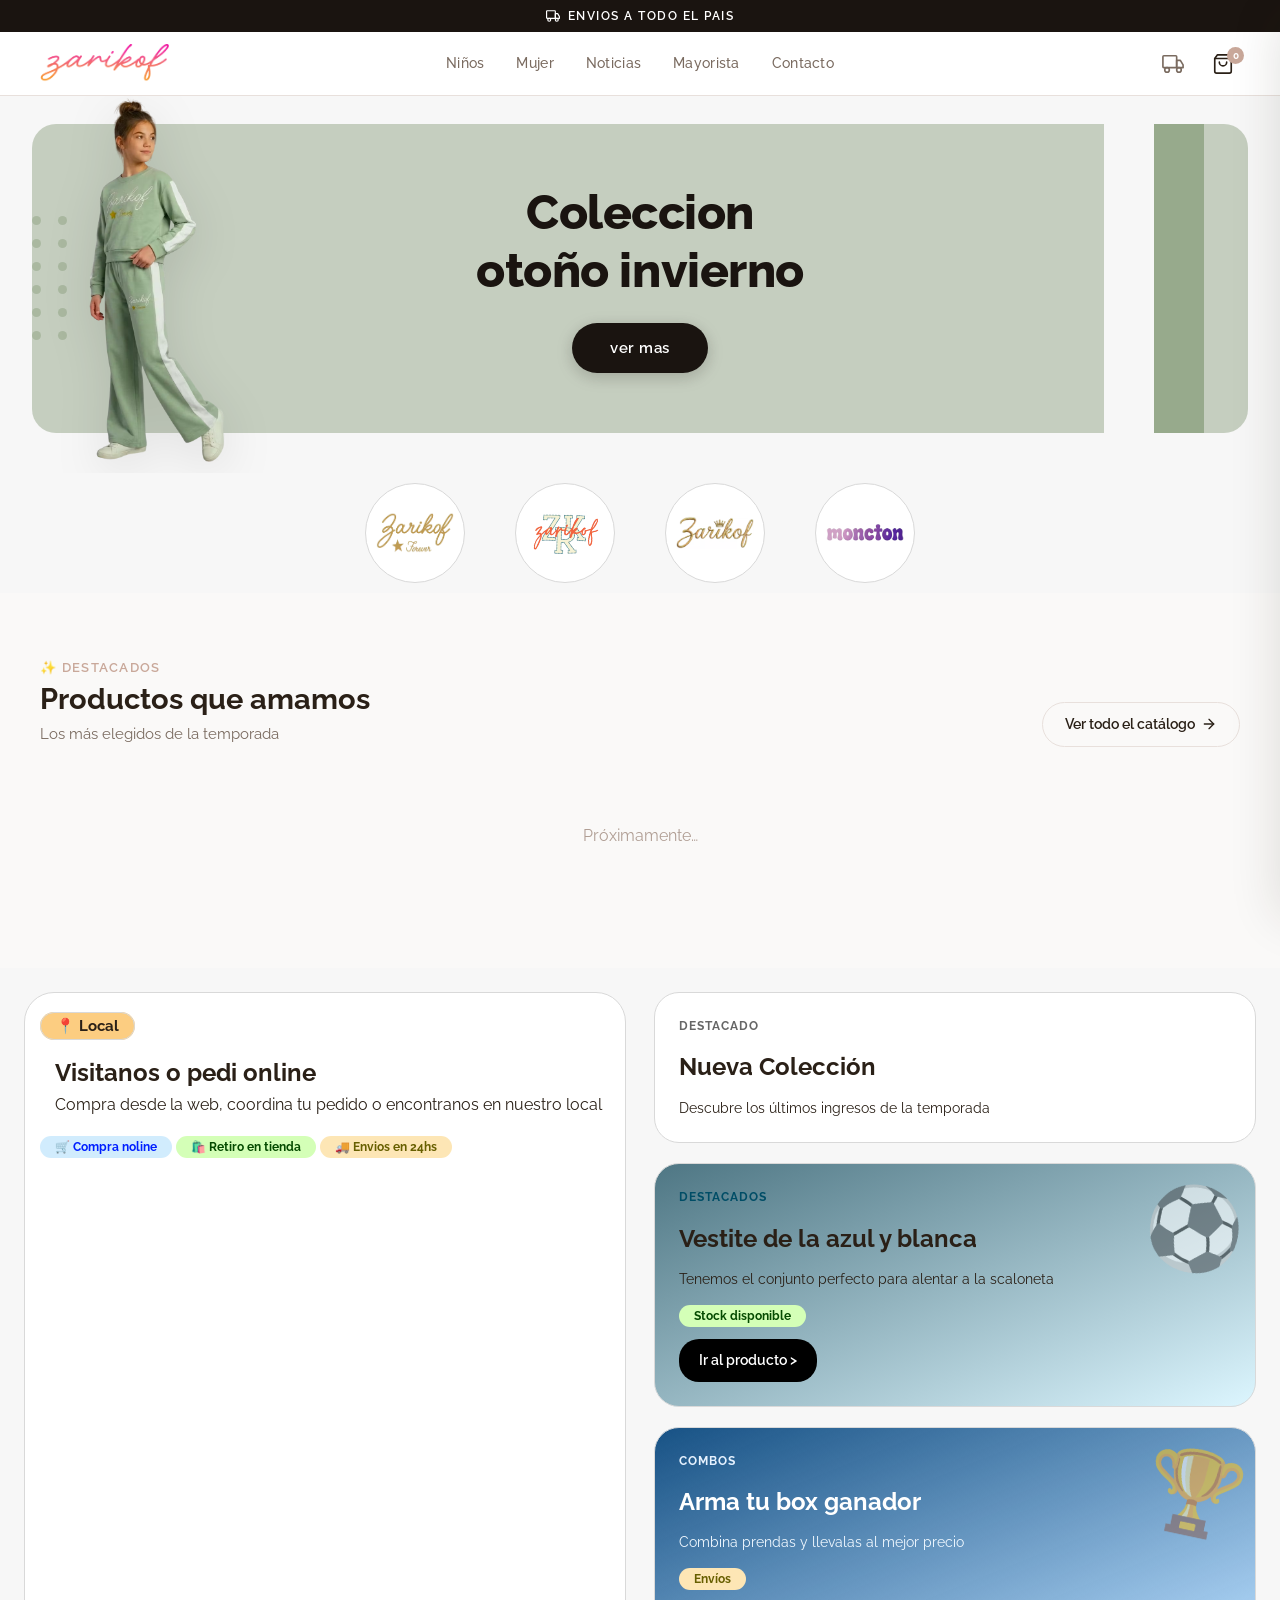
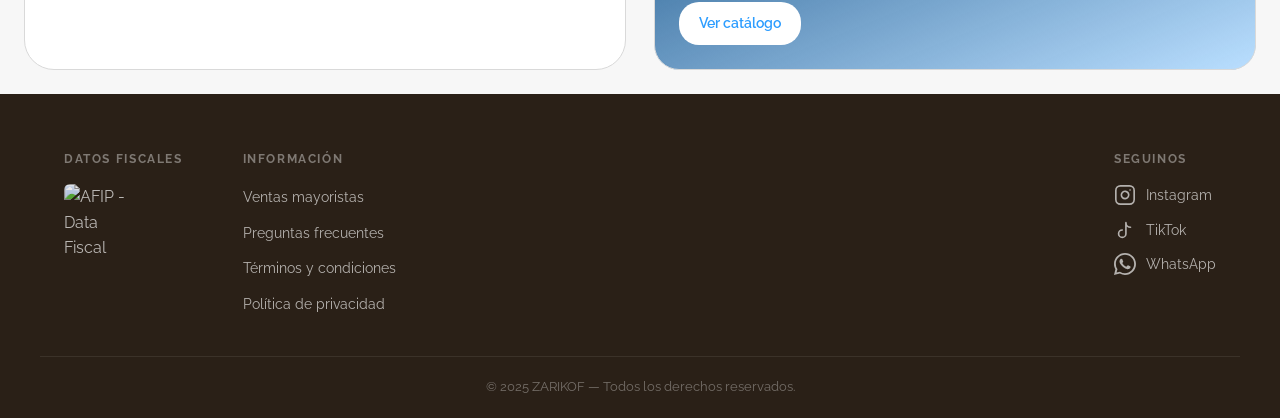
==== commit f98e9093: "seccion de destacados" ====
--- a/frontend/index.html
+++ b/frontend/index.html
@@ -24,48 +24,67 @@
 
     <!-- ── NAV FLOTANTE ────────────────────────────────────────── -->
     <header class="navbar" id="navbar">
-        <div class="navbar-inner">
-            <!-- Lado izquierdo: enlace mayorista -->
-            <nav class="nav-left" aria-label="Navegación secundaria">
-                <a href="/mayorista" class="nav-link" id="nav-mayorista">Mayorista</a>
-            </nav>
-
-            <!-- Centro: logo -->
-            <a href="/" class="navbar-logo" aria-label="ZARIKOF Inicio">
-                <img src="img/logo.avif" alt="ZARIKOF" class="logo-img" id="logo-img"
-                    onerror="this.style.display='none'; this.nextElementSibling.style.display='block'">
-                <span class="logo-text" style="display:none">ZARIKOF</span>
-            </a>
-
-            <!-- Lado derecho: camión + carrito -->
-            <div class="nav-right">
-                <a href="/envios" class="nav-icon-btn" aria-label="Información de envíos" id="shippingBtn">
-                    <svg xmlns="http://www.w3.org/2000/svg" width="22" height="22" viewBox="0 0 24 24" fill="none"
-                        stroke="currentColor" stroke-width="1.8" stroke-linecap="round" stroke-linejoin="round">
-                        <rect x="1" y="3" width="15" height="13" rx="1" />
-                        <path d="M16 8h4l3 5v3h-7V8z" />
-                        <circle cx="5.5" cy="18.5" r="2.5" />
-                        <circle cx="18.5" cy="18.5" r="2.5" />
-                    </svg>
+        <!-- Barra superior: envíos -->
+        <div class="top-banner">
+            <svg xmlns="http://www.w3.org/2000/svg" width="14" height="14" viewBox="0 0 24 24" fill="none"
+                stroke="currentColor" stroke-width="2" stroke-linecap="round" stroke-linejoin="round">
+                <rect x="1" y="3" width="15" height="13" rx="1" />
+                <path d="M16 8h4l3 5v3h-7V8z" />
+                <circle cx="5.5" cy="18.5" r="2.5" />
+                <circle cx="18.5" cy="18.5" r="2.5" />
+            </svg>
+            Envios a todo el pais
+        </div>
+
+        <!-- Fila del navbar -->
+        <div class="navbar-row">
+            <div class="navbar-inner">
+                <!-- Izquierda: logo -->
+                <a href="/" class="navbar-logo" aria-label="ZARIKOF Inicio">
+                    <img src="img/logo.avif" alt="ZARIKOF" class="logo-img" id="logo-img"
+                        onerror="this.style.display='none'; this.nextElementSibling.style.display='block'">
+                    <span class="logo-text" style="display:none">ZARIKOF</span>
                 </a>
-                <button class="cart-btn" id="cartBtn" aria-label="Abrir carrito">
-                    <svg class="cart-icon" xmlns="http://www.w3.org/2000/svg" width="22" height="22" viewBox="0 0 24 24"
-                        fill="none" stroke="currentColor" stroke-width="1.8" stroke-linecap="round"
-                        stroke-linejoin="round">
-                        <path d="M6 2L3 6v14a2 2 0 0 0 2 2h14a2 2 0 0 0 2-2V6l-3-4z"></path>
-                        <line x1="3" y1="6" x2="21" y2="6"></line>
-                        <path d="M16 10a4 4 0 0 1-8 0"></path>
-                    </svg>
-                    <span class="cart-badge" id="cartBadge">0</span>
-                </button>
+
+                <!-- Centro: menú de navegación -->
+                <nav class="navbar-menu" aria-label="Navegación principal">
+                    <a href="/#ninos" class="nav-link" id="nav-mayorista">Niños</a>
+                    <a href="/#catalogo" class="nav-link" id="nav-mujer">Mujer</a>
+                    <a href="/#noticias" class="nav-link" id="nav-noticia">Noticias</a>
+                    <a href="/mayorista" class="nav-link" id="nav-mayorista">Mayorista</a>
+                    <a href="#footer" class="nav-link" id="nav-nosotros">Contacto</a>
+                </nav>
+
+                <!-- Derecha: camión + carrito -->
+                <div class="nav-right">
+                    <a href="/envios" class="nav-icon-btn" aria-label="Información de envíos" id="shippingBtn">
+                        <svg xmlns="http://www.w3.org/2000/svg" width="22" height="22" viewBox="0 0 24 24" fill="none"
+                            stroke="currentColor" stroke-width="1.8" stroke-linecap="round" stroke-linejoin="round">
+                            <rect x="1" y="3" width="15" height="13" rx="1" />
+                            <path d="M16 8h4l3 5v3h-7V8z" />
+                            <circle cx="5.5" cy="18.5" r="2.5" />
+                            <circle cx="18.5" cy="18.5" r="2.5" />
+                        </svg>
+                    </a>
+                    <button class="cart-btn" id="cartBtn" aria-label="Abrir carrito">
+                        <svg class="cart-icon" xmlns="http://www.w3.org/2000/svg" width="22" height="22"
+                            viewBox="0 0 24 24" fill="none" stroke="currentColor" stroke-width="1.8"
+                            stroke-linecap="round" stroke-linejoin="round">
+                            <path d="M6 2L3 6v14a2 2 0 0 0 2 2h14a2 2 0 0 0 2-2V6l-3-4z"></path>
+                            <line x1="3" y1="6" x2="21" y2="6"></line>
+                            <path d="M16 10a4 4 0 0 1-8 0"></path>
+                        </svg>
+                        <span class="cart-badge" id="cartBadge">0</span>
+                    </button>
+                </div>
             </div>
         </div>
     </header>
 
     <!-- ── CARRITO FLOTANTE MÓVIL ──────────────────────────────── -->
     <button class="mobile-cart-fab" id="mobileCartBtn" aria-label="Abrir carrito">
-        <svg class="cart-icon" xmlns="http://www.w3.org/2000/svg" width="24" height="24" viewBox="0 0 24 24"
-            fill="none" stroke="currentColor" stroke-width="1.8" stroke-linecap="round" stroke-linejoin="round">
+        <svg class="cart-icon" xmlns="http://www.w3.org/2000/svg" width="24" height="24" viewBox="0 0 24 24" fill="none"
+            stroke="currentColor" stroke-width="1.8" stroke-linecap="round" stroke-linejoin="round">
             <path d="M6 2L3 6v14a2 2 0 0 0 2 2h14a2 2 0 0 0 2-2V6l-3-4z"></path>
             <line x1="3" y1="6" x2="21" y2="6"></line>
             <path d="M16 10a4 4 0 0 1-8 0"></path>
@@ -74,42 +93,127 @@
     </button>
 
     <!-- ── HERO ────────────────────────────────────────────────── -->
-    <section class="hero" id="hero">
-        <div class="hero-content">
-            <p class="hero-label">Nueva colección</p>
-            <h1 class="hero-title">Moda que <em>te define</em></h1>
-            <p class="hero-sub">Ropa de mujer cómoda, actual y con estilo</p>
-            <a href="#catalogo" class="hero-cta">Ver colección</a>
-        </div>
-        <div class="hero-overlay"></div>
+    <section class="hero" id="hero" aria-label="Hero principal">
+
+        <!-- Imagen de la modelo superpuesta -->
+        <div class="hero-model-overlay">
+            <img src="img/modelo-conjunto-zarikofforever-verde-blanco-Photoroom.avif" alt="Modelo con conjunto Zarikof"
+                class="hero-model-img">
+        </div>
+
+        <!-- Tarjeta verde semitransparente -->
+        <div class="hero-card">
+
+            <!-- Texto central -->
+            <div class="hero-card-content">
+                <h1 class="hero-card-title">Coleccion<br>otoño invierno</h1>
+                <a href="#catalogo" class="hero-card-cta">ver mas</a>
+            </div>
+
+            <!-- Puntos decorativos -->
+            <div class="hero-dots" aria-hidden="true">
+                <span></span><span></span>
+                <span></span><span></span>
+                <span></span><span></span>
+                <span></span><span></span>
+                <span></span><span></span>
+                <span></span><span></span>
+            </div>
+
+            <!-- Barras verticales animadas -->
+            <div class="hero-bars" aria-hidden="true">
+                <div class="hero-bar hero-bar--light"></div>
+                <div class="hero-bar hero-bar--green"></div>
+            </div>
+        </div>
     </section>
-
-    <!-- ── FILTROS ─────────────────────────────────────────────── -->
-    <section class="filters-section" id="catalogo">
-        <div class="filters-inner">
-            <button class="filter-btn active" data-filter="todas" id="filter-todas">Todas</button>
-            <button class="filter-btn" data-filter="conjuntos" id="filter-conjuntos">Conjuntos</button>
-            <button class="filter-btn" data-filter="buzos" id="filter-buzos">Buzos</button>
-            <button class="filter-btn" data-filter="camperas" id="filter-camperas">Camperas</button>
-            <button class="filter-btn" data-filter="sweaters" id="filter-sweaters">Sweaters</button>
-            <button class="filter-btn" data-filter="baby-tee" id="filter-baby-tee">Baby tee</button>
-        </div>
+    <section class="lineas">
+        <div class="circulos"><img src="img/logo-zarikofforever.avif" alt=""></div>
+        <div class="circulos"><img id="edit-img" src="img/logo-zrk.avif" alt=""></div>
+        <div class="circulos"><img src="img/logo-zarikofQueen.avif" alt=""></div>
+        <div class="circulos"><img src="img/logo-moncton.avif" alt=""></div>
     </section>
 
-    <!-- ── GRID DE PRODUCTOS ───────────────────────────────────── -->
-    <main class="products-section">
-        <div class="products-grid" id="productsGrid">
-            <!-- Skeleton loaders -->
-            <div class="product-skeleton"></div>
-            <div class="product-skeleton"></div>
-            <div class="product-skeleton"></div>
-            <div class="product-skeleton"></div>
-        </div>
-        <p class="no-products" id="noProducts" style="display:none">
-            No hay productos en esta categoría.
-        </p>
-    </main>
-
+
+    <!-- ── PRODUCTOS DESTACADOS ────────────────────────────────── -->
+    <section class="featured-section" id="catalogo">
+        <div class="featured-inner">
+            <div class="featured-header">
+                <div class="featured-header-text">
+                    <span class="featured-label">✨ Destacados</span>
+                    <h2 class="featured-title">Productos que amamos</h2>
+                    <p class="featured-subtitle">Los más elegidos de la temporada</p>
+                </div>
+                <a href="/categoria/conjuntos" class="featured-view-all" id="viewAllBtn">
+                    Ver todo el catálogo
+                    <svg xmlns="http://www.w3.org/2000/svg" width="16" height="16" viewBox="0 0 24 24" fill="none"
+                        stroke="currentColor" stroke-width="2" stroke-linecap="round" stroke-linejoin="round">
+                        <line x1="5" y1="12" x2="19" y2="12"></line>
+                        <polyline points="12 5 19 12 12 19"></polyline>
+                    </svg>
+                </a>
+            </div>
+            <div class="featured-scroll-wrap">
+                <div class="featured-grid" id="featuredGrid">
+                    <!-- Skeleton loaders -->
+                    <div class="featured-skeleton"></div>
+                    <div class="featured-skeleton"></div>
+                    <div class="featured-skeleton"></div>
+                    <div class="featured-skeleton"></div>
+                </div>
+            </div>
+        </div>
+    </section>
+
+    <!-- UBICACION -->
+    <div class="ubicacion-container">
+        <section class="ubicacion">
+            <span class="etiquetas-titulo">📍 Local</span>
+            <h2 style="padding-left: inherit; margin-top: 15px;">Visitanos o pedi online</h2>
+            <p style="padding-left: inherit;">Compra desde la web, coordina tu pedido o encontranos en nuestro local</p>
+            <div class="filters-local">
+                <span style="background-color: rgb(209 236 253); color: rgb(0 31 255);" class="etiquetas">🛒 Compra
+                    noline</span>
+                <span style="background-color: rgb(212 255 183); color:rgb(5 75 0);" class="etiquetas">🛍️ Retiro en
+                    tienda</span>
+                <span style="background-color: rgb(253 230 181); color: rgb(103 95 0);" class="etiquetas">🚚 Envios en
+                    24hs</span>
+            </div>
+            <iframe class="iframe-maps"
+                src="https://www.google.com/maps/embed?pb=!1m18!1m12!1m3!1d3283.0508808936465!2d-58.48173272445723!3d-34.62815447294545!2m3!1f0!2f0!3f0!3m2!1i1024!2i768!4f13.1!3m3!1m2!1s0x95bcc9861c6991db%3A0x5b0e93f4796e670e!2szarikof!5e0!3m2!1ses-419!2sar!4v1782744447345!5m2!1ses-419!2sar"
+                width="700" height="300" style="border:0;" allowfullscreen="" loading="lazy"
+                referrerpolicy="strict-origin-when-cross-origin"></iframe>
+        </section class="tarjetas">
+        <div class="tarjetas-derecha">
+            <div style="background-color: #ffffff;" class="tarjetas-fondo">
+                <span class="etiqueta-titulo" style="color: #666;">Destacado</span>
+                <h3 class="titulo-tarjeta">Nueva Colección</h3>
+                <p class="texto-tarjeta">Descubre los últimos ingresos de la temporada</p>
+            </div>
+            <div style="background-color: #96e3fd;" class="tarjetas-fondo">
+                <span class="etiqueta-titulo" style="color: #004d66;">Destacados</span>
+                <h3 class="titulo-tarjeta">Vestite de la azul y blanca</h3>
+                <p class="texto-tarjeta">Tenemos el conjunto perfecto para alentar a la scaloneta</p>
+                <div class="contenedor-etiquetas-tarjeta">
+                    <span class="etiquetas" style="background-color: rgb(212 255 183); color:rgb(5 75 0);">Stock
+                        disponible</span>
+                </div>
+                <a href="#" class="boton-tarjeta">Ir al producto ></a>
+                <span class="emogi-tarjetas">⚽</span>
+            </div>
+            <div style="background-color: #2d9dff;" class="tarjetas-fondo">
+                <span class="etiqueta-titulo" style="color: #e6f2ff;">Combos</span>
+                <h3 class="titulo-tarjeta" style="color: #fff;">Arma tu box ganador</h3>
+                <p class="texto-tarjeta" style="color: #f0f8ff;">Combina prendas y llevalas al mejor precio</p>
+                <div class="contenedor-etiquetas-tarjeta">
+                    <span class="etiquetas"
+                        style="background-color: rgb(253 230 181); color: rgb(103 95 0);">Envíos</span>
+                </div>
+                <a href="#" class="boton-tarjeta" style="background: #fff; color: #2d9dff;">Ver catálogo</a>
+                <span class="emogi-tarjetas">🏆</span>
+            </div>
+        </div>
+    </div>
     <!-- ── CARRITO DRAWER ──────────────────────────────────────── -->
     <div class="cart-overlay" id="cartOverlay" aria-hidden="true"></div>
 
@@ -156,13 +260,13 @@
                     <div class="form-row">
                         <div class="form-group">
                             <label for="firstName">Nombre *</label>
-                            <input type="text" id="firstName" name="firstName" placeholder="Luna" autocomplete="given-name"
-                                required>
+                            <input type="text" id="firstName" name="firstName" placeholder="Luna"
+                                autocomplete="given-name" required>
                         </div>
                         <div class="form-group">
                             <label for="lastName">Apellido *</label>
-                            <input type="text" id="lastName" name="lastName" placeholder="García" autocomplete="family-name"
-                                required>
+                            <input type="text" id="lastName" name="lastName" placeholder="García"
+                                autocomplete="family-name" required>
                         </div>
                     </div>
                     <div class="form-group">
@@ -190,13 +294,15 @@
                             </div>
                             <div class="form-group">
                                 <label for="streetNum">Altura *</label>
-                                <input type="text" id="streetNum" name="streetNum" placeholder="1234" inputmode="numeric">
+                                <input type="text" id="streetNum" name="streetNum" placeholder="1234"
+                                    inputmode="numeric">
                             </div>
                         </div>
                         <div class="form-row">
                             <div class="form-group">
                                 <label for="city">Localidad *</label>
-                                <input type="text" id="city" name="city" placeholder="CABA" autocomplete="address-level2">
+                                <input type="text" id="city" name="city" placeholder="CABA"
+                                    autocomplete="address-level2">
                             </div>
                             <div class="form-group">
                                 <label for="zip">Código Postal *</label>
@@ -208,7 +314,8 @@
                 </form>
 
                 <button class="whatsapp-btn" id="whatsappBtn" disabled>
-                    <svg xmlns="http://www.w3.org/2000/svg" width="18" height="18" viewBox="0 0 24 24" fill="currentColor">
+                    <svg xmlns="http://www.w3.org/2000/svg" width="18" height="18" viewBox="0 0 24 24"
+                        fill="currentColor">
                         <path
                             d="M17.472 14.382c-.297-.149-1.758-.867-2.03-.967-.273-.099-.471-.148-.67.15-.197.297-.767.966-.94 1.164-.173.199-.347.223-.644.075-.297-.15-1.255-.463-2.39-1.475-.883-.788-1.48-1.761-1.653-2.059-.173-.297-.018-.458.13-.606.134-.133.298-.347.446-.52.149-.174.198-.298.298-.497.099-.198.05-.371-.025-.52-.075-.149-.669-1.612-.916-2.207-.242-.579-.487-.5-.669-.51-.173-.008-.371-.01-.57-.01-.198 0-.52.074-.792.372-.272.297-1.04 1.016-1.04 2.479 0 1.462 1.065 2.875 1.213 3.074.149.198 2.096 3.2 5.077 4.487.709.306 1.262.489 1.694.625.712.227 1.36.195 1.871.118.571-.085 1.758-.719 2.006-1.413.248-.694.248-1.289.173-1.413-.074-.124-.272-.198-.57-.347z" />
                         <path
@@ -221,7 +328,7 @@
     </aside>
 
     <!-- ── FOOTER ──────────────────────────────────────────────── -->
-    <footer class="footer">
+    <footer class="footer" id="footer">
         <div class="footer-inner">
 
             <!-- Izquierda: QR AFIP -->
--- a/frontend/styles.css
+++ b/frontend/styles.css
@@ -28,7 +28,9 @@
     --shadow-md: 0 6px 24px rgba(42, 32, 23, 0.10);
     --shadow-lg: 0 16px 48px rgba(42, 32, 23, 0.14);
 
-    --navbar-h: 64px;
+    --navbar-h: 96px;
+    --top-banner-h: 32px;
+    --nav-row-h: 64px;
     --transition: 0.25s cubic-bezier(0.4, 0, 0.2, 1);
 
     font-family: 'Raleway', system-ui, sans-serif;
@@ -48,7 +50,7 @@
 }
 
 body {
-    background: var(--clr-bg);
+    background: #f7f7f7;
     color: var(--clr-text);
     line-height: 1.6;
     overflow-x: hidden;
@@ -79,6 +81,22 @@
 select,
 textarea {
     font-family: inherit;
+}
+
+/* ── Top Banner ─────────────────────────────────────────────── */
+.top-banner {
+    background: #1a1410;
+    color: #fff;
+    text-align: center;
+    font-size: 0.78rem;
+    font-weight: 600;
+    letter-spacing: 0.12em;
+    text-transform: uppercase;
+    height: var(--top-banner-h);
+    display: flex;
+    align-items: center;
+    justify-content: center;
+    gap: 8px;
 }
 
 /* ── Navbar ─────────────────────────────────────────────────── */
@@ -93,62 +111,84 @@
         backdrop-filter var(--transition);
 }
 
-.navbar.scrolled {
-    background: rgba(250, 249, 248, 0.82);
+.navbar.scrolled .navbar-row {
+    background: rgba(250, 249, 248, 0.92);
     backdrop-filter: blur(16px);
     -webkit-backdrop-filter: blur(16px);
     box-shadow: var(--shadow-sm);
 }
 
+.navbar-row {
+    height: var(--nav-row-h);
+    background: var(--clr-surface);
+    border-bottom: 1px solid var(--clr-border);
+    transition: background var(--transition), box-shadow var(--transition),
+        backdrop-filter var(--transition);
+}
+
 .navbar-inner {
-    max-width: 1200px;
+    max-width: 1280px;
     margin: 0 auto;
-    padding: 0 24px;
+    padding: 0 32px;
     height: 100%;
     display: grid;
     grid-template-columns: 1fr auto 1fr;
     align-items: center;
+    gap: 16px;
 }
 
 .nav-left {
     display: flex;
     gap: 20px;
+    justify-content: flex-start;
+}
+
+/* ── Navbar Menu (center) ────────────────────────────────────── */
+.navbar-menu {
+    display: flex;
+    align-items: center;
+    gap: 8px;
 }
 
 .nav-link {
-    font-size: 0.85rem;
+    font-size: 0.88rem;
     font-weight: 500;
-    letter-spacing: 0.04em;
-    text-transform: uppercase;
+    letter-spacing: 0.02em;
     color: var(--clr-text-2);
     transition: color var(--transition);
-    padding: 6px 0;
+    padding: 6px 12px;
     position: relative;
+    border-radius: var(--radius-full);
+    white-space: nowrap;
 }
 
 .nav-link::after {
     content: '';
     position: absolute;
-    bottom: 0;
-    left: 0;
-    width: 0;
-    height: 1px;
+    bottom: 2px;
+    left: 12px;
+    right: 12px;
+    width: calc(100% - 24px);
+    height: 1.5px;
     background: var(--clr-nude-dark);
-    transition: width var(--transition);
+    transform: scaleX(0);
+    transform-origin: center;
+    transition: transform var(--transition);
 }
 
 .nav-link:hover {
     color: var(--clr-text);
+    background: var(--clr-blush);
 }
 
 .nav-link:hover::after {
-    width: 100%;
+    transform: scaleX(1);
 }
 
 .navbar-logo {
     display: flex;
     align-items: center;
-    justify-content: center;
+    justify-content: flex-start;
 }
 
 .logo-img {
@@ -236,39 +276,270 @@
     transform: scale(1);
 }
 
-/* ── Hero ────────────────────────────────────────────────────── */
+/* Sección outer: padding top para el navbar fijo */
 .hero {
     position: relative;
-    min-height: 90vh;
+    padding: calc(var(--navbar-h) + 28px) 32px 40px;
+    background: var(--color-background);
+    overflow: hidden;
+}
+
+/* ── Imagen de modelo superpuesta ── */
+.hero-model-overlay {
+    position: absolute;
+    top: var(--navbar-h);
+    /* Inicia exactamente debajo del navbar */
+    bottom: 0;
+    /* Termina en la base del hero */
+    left: 40px;
+    z-index: 5;
+    pointer-events: none;
+    display: flex;
+    align-items: flex-end;
+}
+
+.hero-model-img {
+    height: 100%;
+    width: auto;
+    max-width: 45vw;
+    /* Limita el ancho máximo para no superponer demasiado texto en desktop */
+    object-fit: contain;
+    object-position: bottom left;
+    filter: drop-shadow(0 12px 24px rgba(0, 0, 0, 0.1));
+    /* Animación de transparencia (fade in) */
+    animation: modelFadeIn 1.2s ease-out 0.3s both;
+}
+
+.lineas {
     display: flex;
     align-items: center;
     justify-content: center;
-    background: linear-gradient(135deg, #fdf5f1 0%, #f5ece7 40%, #ede0d9 100%);
-    padding-top: var(--navbar-h);
+    gap: 50px;
+    margin: 10px;
+    background-color: var(--color-background);
+
+}
+
+.circulos {
+    position: relative;
+    width: 100px;
+    height: 100px;
+    border-radius: 50%;
+    background-color: #ffffff;
+    align-content: center;
+    border: 1px solid #d9d9d9;
+    padding: 10px;
+}
+
+#edit-img {
+    transform: rotate(-10deg);
+}
+
+.selector-categoria {
+    display: grid;
+    /* Default to 2 columns on mobile to fit exactly 3 rows of 2 */
+    grid-template-columns: repeat(2, 1fr);
+    gap: 28px;
+    max-width: 1200px;
+    margin: 0 auto;
+    padding: 24px;
+    background-color: var(--color-background);
+}
+
+.ubicacion-container {
+    display: grid;
+    grid-template-columns: 1fr;
+    gap: 28px;
+    margin: 24px;
+}
+
+.iframe-maps {
+    width: 100%;
+    box-sizing: border-box;
+}
+
+.iframe-maps,
+.ubicacion {
+    border-radius: 30px;
+    border: 1px solid #d9d9d9;
+}
+
+.ubicacion {
+    padding: 20px 15px 10px 15px;
+    background-color: #ffffff;
+    width: 100%;
+    box-sizing: border-box;
+}
+
+.tarjetas-derecha {
+    display: grid;
+    gap: 20px;
+}
+
+.tarjetas-fondo {
+    border-radius: 25px;
+    border: 1px solid #d9d9d9;
+    padding: 24px;
+    display: flex;
+    flex-direction: column;
+    align-items: flex-start;
+    gap: 12px;
+    position: relative;
     overflow: hidden;
 }
 
-.hero::before {
+.tarjetas-fondo>* {
+    z-index: 1;
+    position: relative;
+}
+
+.tarjetas-fondo:has(.emogi-tarjetas) {
+    /* Gradient from top-right (darker) to bottom-left (transparent/original color) */
+    background-image: linear-gradient(to bottom right, rgb(0 0 0 / 48%), rgb(255 255 255 / 67%))
+}
+
+.emogi-tarjetas {
+    position: absolute;
+    top: 0px;
+    right: 10px;
+    font-size: 80px;
+    z-index: 0 !important;
+    transform: rotate(12deg);
+    color: #0101018c;
+}
+
+/* Estilos de contenido para las tarjetas */
+.etiqueta-titulo {
+    font-size: 12px;
+    font-weight: 700;
+    text-transform: uppercase;
+    letter-spacing: 1px;
+}
+
+.titulo-tarjeta {
+    font-size: 24px;
+    font-weight: 700;
+    margin: 0;
+}
+
+.texto-tarjeta {
+    font-size: 14px;
+    margin: 0;
+    line-height: 1.4;
+}
+
+.boton-tarjeta {
+    margin-top: auto;
+    padding: 10px 20px;
+    background: #000;
+    color: #fff;
+    text-decoration: none;
+    border-radius: 20px;
+    font-size: 14px;
+    font-weight: 600;
+    transition: transform 0.2s, background 0.2s;
+    border: none;
+    cursor: pointer;
+    display: inline-block;
+}
+
+.boton-tarjeta:hover {
+    transform: scale(1.05);
+    background: #333;
+}
+
+@media (min-width: 600px) {
+    .selector-categoria {
+        /* On tablets, 3 columns to fit exactly 2 rows of 3 */
+        grid-template-columns: repeat(3, 1fr);
+    }
+}
+
+@media (min-width: 992px) {
+    .selector-categoria {
+        grid-template-columns: repeat(3, 2fr);
+    }
+
+    .ubicacion-container {
+        grid-template-columns: 1fr 1fr;
+    }
+}
+
+.categoria {
+    position: relative;
+    border-radius: 12px;
+    overflow: hidden;
+    aspect-ratio: 4/5;
+    background-color: #f0f0f0;
+    box-shadow: 0 4px 10px rgba(0, 0, 0, 0.05);
+    transition: transform 0.3s ease;
+    cursor: pointer;
+}
+
+.categoria:hover {
+    transform: translateY(-5px);
+}
+
+.categoria img {
+    width: 100%;
+    height: 100%;
+    object-fit: cover;
+    position: absolute;
+    top: 0;
+    left: 0;
+    z-index: 0;
+}
+
+.categoria::after {
     content: '';
     position: absolute;
-    inset: 0;
-    background:
-        radial-gradient(circle at 80% 20%, rgba(232, 213, 204, 0.4) 0%, transparent 50%),
-        radial-gradient(circle at 20% 80%, rgba(242, 230, 225, 0.5) 0%, transparent 50%);
-}
-
-.hero-content {
-    position: relative;
+    top: 0;
+    left: 0;
+    right: 0;
+    bottom: 0;
+    background: linear-gradient(to top, rgba(0, 0, 0, 0.85) 0%, transparent 40%);
+    z-index: 1;
+    pointer-events: none;
+}
+
+.titulo-categoria {
+    position: absolute;
+    bottom: 15px;
+    left: 15px;
+    margin: 0;
+    z-index: 2;
+    color: #ffffff;
+    font-size: 1.25rem;
+    font-weight: 700;
+    pointer-events: none;
+}
+
+.etiquetas {
+    font-weight: bold;
+    font-size: 12px;
+    border-radius: 25px;
     text-align: center;
-    max-width: 520px;
-    padding: 0 24px;
-    animation: fadeUp 0.8s ease both;
-}
-
-@keyframes fadeUp {
+    align-items: center;
+    padding: 4px 15px 4px 15px;
+}
+
+.etiquetas-titulo {
+    background-color: #fccd81;
+    font-weight: bold;
+    font-size: 15px;
+    border-radius: 25px;
+    text-align: center;
+    border: 1px solid #d9d9d9;
+    color: var(--clr-text);
+    align-items: center;
+    padding: 4px 15px 4px 15px;
+}
+
+
+@keyframes modelFadeIn {
     from {
         opacity: 0;
-        transform: translateY(24px);
+        transform: translateY(20px);
     }
 
     to {
@@ -277,187 +548,455 @@
     }
 }
 
-.hero-label {
-    font-size: 0.8rem;
+/* ── Tarjeta verde semitransparente ── */
+.hero-card {
+    position: relative;
+    background: rgba(151, 170, 140, 0.52);
+    /* #97aa8c con ~52% opacidad */
+    border-radius: 24px;
+    min-height: 300px;
+    display: flex;
+    align-items: center;
+    overflow: hidden;
+    animation: heroCardIn 0.7s cubic-bezier(0.22, 1, 0.36, 1) both;
+}
+
+@keyframes heroCardIn {
+    from {
+        opacity: 0;
+        transform: translateY(28px) scale(0.97);
+    }
+
+    to {
+        opacity: 1;
+        transform: translateY(0) scale(1);
+    }
+}
+
+/* ── Contenido textual (centrado dentro de la tarjeta) ── */
+.hero-card-content {
+    position: relative;
+    z-index: 2;
+    display: flex;
+    flex-direction: column;
+    align-items: center;
+    gap: 24px;
+    padding: 60px 48px;
+    width: 100%;
+    text-align: center;
+    animation: heroTextIn 0.9s cubic-bezier(0.22, 1, 0.36, 1) 0.2s both;
+}
+
+@keyframes heroTextIn {
+    from {
+        opacity: 0;
+        transform: translateY(16px);
+    }
+
+    to {
+        opacity: 1;
+        transform: translateY(0);
+    }
+}
+
+.hero-card-title {
+    font-size: clamp(2rem, 4vw, 3rem);
+    font-weight: 800;
+    line-height: 1.2;
+    color: #1a1410;
+    letter-spacing: -0.01em;
+}
+
+/* ── Botón "ver mas" ── */
+.hero-card-cta {
+    display: inline-block;
+    padding: 13px 38px;
+    background: #1a1410;
+    color: #fff;
+    border-radius: 9999px;
+    font-size: 0.92rem;
     font-weight: 600;
-    letter-spacing: 0.2em;
-    text-transform: uppercase;
-    color: var(--clr-nude-dark);
-    margin-bottom: 14px;
-}
-
-.hero-title {
-    font-size: clamp(2.4rem, 6vw, 3.8rem);
-    font-weight: 300;
-    line-height: 1.15;
-    color: var(--clr-text);
-    margin-bottom: 16px;
-}
-
-.hero-title em {
-    font-style: normal;
-    font-weight: 700;
-    color: var(--clr-nude-dark);
-}
-
-.hero-sub {
-    font-size: 1rem;
-    color: var(--clr-text-2);
-    margin-bottom: 36px;
-}
-
-.hero-cta {
-    display: inline-block;
-    padding: 14px 36px;
-    background: var(--clr-text);
-    color: #fff;
-    border-radius: var(--radius-full);
-    font-size: 0.9rem;
-    font-weight: 600;
-    letter-spacing: 0.06em;
-    transition: background var(--transition), transform var(--transition), box-shadow var(--transition);
-}
-
+    letter-spacing: 0.04em;
+    text-decoration: none;
+    transition: background 0.22s ease, transform 0.22s ease, box-shadow 0.22s ease;
+    box-shadow: 0 4px 16px rgba(26, 20, 16, 0.22);
+}
+
+.hero-card-cta:hover {
+    background: rgba(151, 170, 140, 0.9);
+    color: #1a1410;
+    transform: translateY(-2px);
+    box-shadow: 0 8px 24px rgba(26, 20, 16, 0.14);
+}
+
+/* ── Puntos decorativos (columna derecha) ── */
+.hero-dots {
+    position: absolute;
+    top: 50%;
+    transform: translateY(-50%);
+    display: grid;
+    grid-template-columns: repeat(2, 12px);
+    gap: 14px;
+    z-index: 1;
+}
+
+.hero-dots span {
+    width: 9px;
+    height: 9px;
+    border-radius: 50%;
+    background: rgba(151, 170, 140, 0.85);
+    opacity: 0;
+    animation: dotPop 0.35s ease forwards;
+}
+
+@keyframes dotPop {
+    from {
+        opacity: 0;
+        transform: scale(0);
+    }
+
+    to {
+        opacity: 0.7;
+        transform: scale(1);
+    }
+}
+
+/* Stagger animación de puntos */
+.hero-dots span:nth-child(1) {
+    animation-delay: 0.5s;
+}
+
+.hero-dots span:nth-child(2) {
+    animation-delay: 0.55s;
+}
+
+.hero-dots span:nth-child(3) {
+    animation-delay: 0.6s;
+}
+
+.hero-dots span:nth-child(4) {
+    animation-delay: 0.65s;
+}
+
+.hero-dots span:nth-child(5) {
+    animation-delay: 0.7s;
+}
+
+.hero-dots span:nth-child(6) {
+    animation-delay: 0.75s;
+}
+
+.hero-dots span:nth-child(7) {
+    animation-delay: 0.8s;
+}
+
+.hero-dots span:nth-child(8) {
+    animation-delay: 0.85s;
+}
+
+.hero-dots span:nth-child(9) {
+    animation-delay: 0.9s;
+}
+
+.hero-dots span:nth-child(10) {
+    animation-delay: 0.95s;
+}
+
+.hero-dots span:nth-child(11) {
+    animation-delay: 1.0s;
+}
+
+.hero-dots span:nth-child(12) {
+    animation-delay: 1.05s;
+}
+
+/* ── Barras verticales animadas ─────────────────────────────── */
+@keyframes barSlideUp {
+    from {
+        transform: translateY(105%);
+        opacity: 0;
+    }
+
+    to {
+        transform: translateY(0);
+        opacity: 1;
+    }
+}
+
+@keyframes barSlideDown {
+    from {
+        transform: translateY(-105%);
+        opacity: 0;
+    }
+
+    to {
+        transform: translateY(0);
+        opacity: 1;
+    }
+}
+
+.hero-bars {
+    position: absolute;
+    right: 44px;
+    top: 0;
+    bottom: 0;
+    display: flex;
+    gap: 0;
+    align-items: stretch;
+    z-index: 3;
+    overflow: hidden;
+}
+
+.hero-bar {
+    width: clamp(30px, 5vw, 50px);
+    /* 50px en desktop, escala hacia abajo */
+    flex-shrink: 0;
+}
+
+/* Barra 1: #f7f7f7 — sube de abajo hacia arriba */
+.hero-bar--light {
+    background: #f7f7f7;
+    animation: barSlideUp 0.75s cubic-bezier(0.22, 1, 0.36, 1) 0.2s both;
+}
+
+/* Barra 2: #97aa8c — baja de arriba hacia abajo */
+.hero-bar--green {
+    background: #97aa8c;
+    animation: barSlideDown 0.75s cubic-bezier(0.22, 1, 0.36, 1) 0.35s both;
+}
+
+/* ── Responsive ── */
+@media (max-width: 768px) {
+    .hero {
+        padding: calc(var(--navbar-h) + 16px) 16px 28px;
+    }
+
+    .hero-card {
+        min-height: 240px;
+    }
+
+    .hero-card-content {
+        padding: 48px 32px;
+        gap: 20px;
+    }
+
+    .hero-card-title {
+        font-size: 1.9rem;
+    }
+
+    .hero-dots {
+        gap: 10px;
+    }
+
+    .hero-bars {
+        right: 24px;
+    }
+}
+
+@media (max-width: 480px) {
+    .hero-dots {
+        display: none;
+    }
+
+    .hero-bars {
+        right: 12px;
+    }
+
+    .hero-card-content {
+        padding: 40px 24px;
+    }
+
+    .hero-card-title {
+        font-size: 1.65rem;
+    }
+}
+
+/* ── hero-cta legacy (otras páginas) ── */
 .hero-cta:hover {
     background: var(--clr-nude-dark);
     transform: translateY(-2px);
     box-shadow: var(--shadow-md);
 }
 
-/* ── Filters ─────────────────────────────────────────────────── */
-.filters-section {
-    position: sticky;
-    top: var(--navbar-h);
-    z-index: 50;
-    background: rgba(250, 249, 248, 0.9);
-    backdrop-filter: blur(12px);
-    -webkit-backdrop-filter: blur(12px);
-    border-bottom: 1px solid var(--clr-border);
-    padding: 14px 24px;
-}
-
-.filters-inner {
+/* ── Featured Products ────────────────────────────────────────── */
+.featured-section {
+    padding: 64px 24px 80px;
+    background: var(--clr-bg);
+}
+
+.featured-inner {
     max-width: 1200px;
     margin: 0 auto;
-    display: flex;
-    gap: 10px;
+}
+
+.featured-header {
+    display: flex;
+    align-items: flex-end;
+    justify-content: space-between;
+    margin-bottom: 36px;
+    gap: 20px;
     flex-wrap: wrap;
 }
 
-.filter-btn {
-    padding: 8px 22px;
+.featured-header-text {
+    display: flex;
+    flex-direction: column;
+    gap: 4px;
+}
+
+.featured-label {
+    font-size: 0.82rem;
+    font-weight: 600;
+    letter-spacing: 0.1em;
+    text-transform: uppercase;
+    color: var(--clr-nude-dark);
+}
+
+.featured-title {
+    font-size: 1.8rem;
+    font-weight: 700;
+    color: var(--clr-text);
+    line-height: 1.2;
+}
+
+.featured-subtitle {
+    font-size: 0.95rem;
+    color: var(--clr-text-2);
+    margin-top: 2px;
+}
+
+.featured-view-all {
+    display: inline-flex;
+    align-items: center;
+    gap: 6px;
+    font-size: 0.88rem;
+    font-weight: 600;
+    color: var(--clr-text);
+    padding: 10px 22px;
+    border: 1.5px solid var(--clr-border);
     border-radius: var(--radius-full);
-    font-size: 0.85rem;
-    font-weight: 600;
-    letter-spacing: 0.04em;
-    color: var(--clr-text-2);
-    border: 1.5px solid var(--clr-border);
-    background: transparent;
     transition: all var(--transition);
-}
-
-.filter-btn:hover {
-    border-color: var(--clr-nude-dark);
-    color: var(--clr-text);
-}
-
-.filter-btn.active {
+    white-space: nowrap;
+    text-decoration: none;
+}
+
+.featured-view-all:hover {
     background: var(--clr-text);
     color: #fff;
     border-color: var(--clr-text);
 }
 
-/* ── Products Grid ───────────────────────────────────────────── */
-.products-section {
-    max-width: 1200px;
-    margin: 0 auto;
-    padding: 48px 24px 80px;
-}
-
-.products-grid {
+.featured-view-all svg {
+    transition: transform var(--transition);
+}
+
+.featured-view-all:hover svg {
+    transform: translateX(4px);
+}
+
+/* Scroll wrapper */
+.featured-scroll-wrap {
+    overflow-x: auto;
+    -webkit-overflow-scrolling: touch;
+    scrollbar-width: none;
+    -ms-overflow-style: none;
+    margin: 0 -24px;
+    padding: 0 24px;
+}
+
+.featured-scroll-wrap::-webkit-scrollbar {
+    display: none;
+}
+
+/* Grid */
+.featured-grid {
     display: grid;
-    grid-template-columns: repeat(auto-fill, minmax(260px, 1fr));
-    gap: 28px;
-}
-
-/* Skeleton loader */
-.product-skeleton {
+    grid-template-columns: repeat(4, 1fr);
+    gap: 22px;
+}
+
+/* Skeleton */
+.featured-skeleton {
     border-radius: var(--radius-md);
     background: linear-gradient(90deg, #f0ecea 25%, #e8e0dc 50%, #f0ecea 75%);
     background-size: 200% 100%;
     animation: shimmer 1.4s infinite;
-    height: 400px;
+    aspect-ratio: 3/4.5;
+    min-height: 320px;
 }
 
 @keyframes shimmer {
-    0% {
-        background-position: 200% 0;
-    }
-
-    100% {
-        background-position: -200% 0;
-    }
-}
-
-/* Product Card */
-.product-card {
+    0% { background-position: 200% 0; }
+    100% { background-position: -200% 0; }
+}
+
+/* Featured Card */
+.featured-card {
+    display: flex;
+    flex-direction: column;
     background: var(--clr-surface);
     border-radius: var(--radius-md);
     overflow: hidden;
     box-shadow: var(--shadow-sm);
     transition: transform var(--transition), box-shadow var(--transition);
-    display: flex;
-    flex-direction: column;
-    animation: fadeIn 0.4s ease both;
-}
-
-@keyframes fadeIn {
+    text-decoration: none;
+    color: inherit;
+    animation: featuredFadeIn 0.5s ease both;
+}
+
+@keyframes featuredFadeIn {
     from {
         opacity: 0;
-        transform: translateY(12px);
-    }
-
+        transform: translateY(16px);
+    }
     to {
         opacity: 1;
         transform: translateY(0);
     }
 }
 
-.product-card:hover {
-    transform: translateY(-6px);
-    box-shadow: var(--shadow-md);
-}
-
-.product-img-link {
-    display: block;
-    cursor: pointer;
-}
-
-.product-img-wrap {
+.featured-card:hover {
+    transform: translateY(-8px);
+    box-shadow: var(--shadow-lg);
+}
+
+/* Card image */
+.featured-card-img {
     position: relative;
     aspect-ratio: 3/4;
     overflow: hidden;
     background: var(--clr-surface-2);
 }
 
-.product-img {
+.featured-card-img img {
     width: 100%;
     height: 100%;
     object-fit: cover;
-    transition: transform 0.4s ease;
-}
-
-.product-card:hover .product-img {
-    transform: scale(1.04);
-}
-
-.product-category-badge {
+    transition: transform 0.5s ease;
+}
+
+.featured-card:hover .featured-card-img img {
+    transform: scale(1.06);
+}
+
+.featured-card-placeholder {
+    width: 100%;
+    height: 100%;
+    display: flex;
+    align-items: center;
+    justify-content: center;
+    background: linear-gradient(135deg, #f5ece7, #ede0d9);
+    font-size: 3rem;
+}
+
+.featured-badge {
     position: absolute;
     top: 12px;
     left: 12px;
-    background: rgba(255, 255, 255, 0.88);
+    background: rgba(255, 255, 255, 0.9);
     backdrop-filter: blur(6px);
-    padding: 4px 12px;
+    -webkit-backdrop-filter: blur(6px);
+    padding: 5px 14px;
     border-radius: var(--radius-full);
     font-size: 0.72rem;
     font-weight: 600;
@@ -466,118 +1005,48 @@
     color: var(--clr-text-2);
 }
 
-/* Placeholder when no image */
-.product-img-placeholder {
-    width: 100%;
-    height: 100%;
-    display: flex;
-    align-items: center;
-    justify-content: center;
-    background: linear-gradient(135deg, #f5ece7, #ede0d9);
-    font-size: 3rem;
-}
-
-.product-info {
-    padding: 18px;
-    flex: 1;
-    display: flex;
-    flex-direction: column;
-    gap: 10px;
-}
-
-.product-title {
-    font-size: 0.95rem;
+/* Card body */
+.featured-card-body {
+    padding: 16px 18px 20px;
+    display: flex;
+    flex-direction: column;
+    gap: 6px;
+}
+
+.featured-card-title {
+    font-size: 0.92rem;
     font-weight: 600;
     color: var(--clr-text);
     line-height: 1.3;
 }
 
-.product-price {
-    font-size: 1.2rem;
+.featured-price {
+    font-size: 1.15rem;
     font-weight: 700;
     color: var(--clr-text);
 }
 
-/* Talle selector */
-.talle-label {
-    font-size: 0.75rem;
-    font-weight: 600;
-    letter-spacing: 0.06em;
-    text-transform: uppercase;
+.featured-price-wrap {
+    display: flex;
+    align-items: center;
+    gap: 10px;
+}
+
+.featured-price-old {
+    font-size: 0.9rem;
+    font-weight: 500;
     color: var(--clr-text-3);
-    margin-bottom: 6px;
-}
-
-.talle-options {
-    display: flex;
-    flex-wrap: wrap;
-    gap: 6px;
-}
-
-.talle-btn {
-    padding: 4px 12px;
-    border-radius: var(--radius-sm);
-    font-size: 0.8rem;
-    font-weight: 500;
-    color: var(--clr-text-2);
-    border: 1.5px solid var(--clr-border);
-    background: transparent;
-    transition: all var(--transition);
-}
-
-.talle-btn:hover {
-    border-color: var(--clr-nude-dark);
-    color: var(--clr-text);
-}
-
-.talle-btn.selected {
-    background: var(--clr-text);
-    color: #fff;
-    border-color: var(--clr-text);
-}
-
-.add-to-cart-btn {
-    margin-top: auto;
-    width: 100%;
-    padding: 12px 16px;
-    background: var(--clr-text);
-    color: #fff;
-    border-radius: var(--radius-sm);
-    font-size: 0.88rem;
-    font-weight: 600;
-    letter-spacing: 0.04em;
-    transition: background var(--transition), transform var(--transition);
-}
-
-.add-to-cart-btn:hover {
-    background: var(--clr-nude-dark);
-    transform: translateY(-1px);
-}
-
-.add-to-cart-btn:active {
-    transform: translateY(0);
-}
-
-.add-to-cart-btn:disabled {
-    background: var(--clr-border);
-    color: var(--clr-text-3);
-    cursor: not-allowed;
-    transform: none;
-}
-
-.add-to-cart-btn.out-of-stock {
-    background: #f0e0e0;
-    color: #a05050;
-    cursor: not-allowed;
-    transform: none;
-    font-style: italic;
-}
-
-.no-products {
-    text-align: center;
-    padding: 60px 24px;
-    color: var(--clr-text-2);
-    font-size: 1rem;
+    text-decoration: line-through;
+}
+
+.featured-price-live {
+    font-size: 1.15rem;
+    font-weight: 700;
+    color: #e74c3c;
+}
+
+.filters-local {
+    margin: 15px 0px 15px 0px;
 }
 
 /* ── Cart Drawer ─────────────────────────────────────────────── */
@@ -1023,7 +1492,7 @@
 @media (max-width: 768px) {
     .navbar-inner {
         padding: 0 16px;
-        grid-template-columns: 1fr;
+        grid-template-columns: auto 1fr auto;
         justify-items: center;
     }
 
@@ -1031,8 +1500,18 @@
         display: none;
     }
 
+    .navbar-menu {
+        display: none;
+    }
+
+    .navbar-logo {
+        grid-column: 2;
+        justify-content: center;
+    }
+
     .nav-right {
-        display: none;
+        grid-column: 3;
+        display: flex;
     }
 
     .mobile-cart-fab {
@@ -1125,25 +1604,22 @@
         gap: 12px;
     }
 
-    .filters-section {
-        padding: 10px 0;
-    }
-
-    .filters-inner {
-        flex-wrap: nowrap;
-        overflow-x: auto;
-        -webkit-overflow-scrolling: touch;
-        scrollbar-width: none;
-        padding: 0 16px;
-        gap: 8px;
-    }
-
-    .filters-inner::-webkit-scrollbar {
-        display: none;
-    }
-
-    .filter-btn {
-        flex-shrink: 0;
+    .featured-section {
+        padding: 40px 16px 60px;
+    }
+
+    .featured-title {
+        font-size: 1.4rem;
+    }
+
+    .featured-grid {
+        grid-template-columns: repeat(2, 1fr);
+        gap: 14px;
+    }
+
+    .featured-view-all {
+        font-size: 0.82rem;
+        padding: 8px 16px;
     }
 
     .nav-link span {
@@ -1152,11 +1628,6 @@
 
     .hero-title {
         font-size: 2.2rem;
-    }
-
-    .products-grid {
-        grid-template-columns: repeat(2, 1fr);
-        gap: 16px;
     }
 
     .footer-inner {
@@ -1176,10 +1647,21 @@
 }
 
 @media (max-width: 480px) {
-    .products-grid {
-        grid-template-columns: 1fr;
-        max-width: 360px;
-        margin: 0 auto;
+    .featured-grid {
+        grid-template-columns: repeat(2, 1fr);
+        gap: 12px;
+    }
+
+    .featured-card-body {
+        padding: 12px 14px 16px;
+    }
+
+    .featured-card-title {
+        font-size: 0.82rem;
+    }
+
+    .featured-price {
+        font-size: 1rem;
     }
 
     .form-row {
@@ -1190,6 +1672,7 @@
 /* ── Live Banner ─────────────────────────────────────────────── */
 :root {
     --live-banner-h: 40px;
+    --color-background: #f7f7f7
 }
 
 .live-banner {
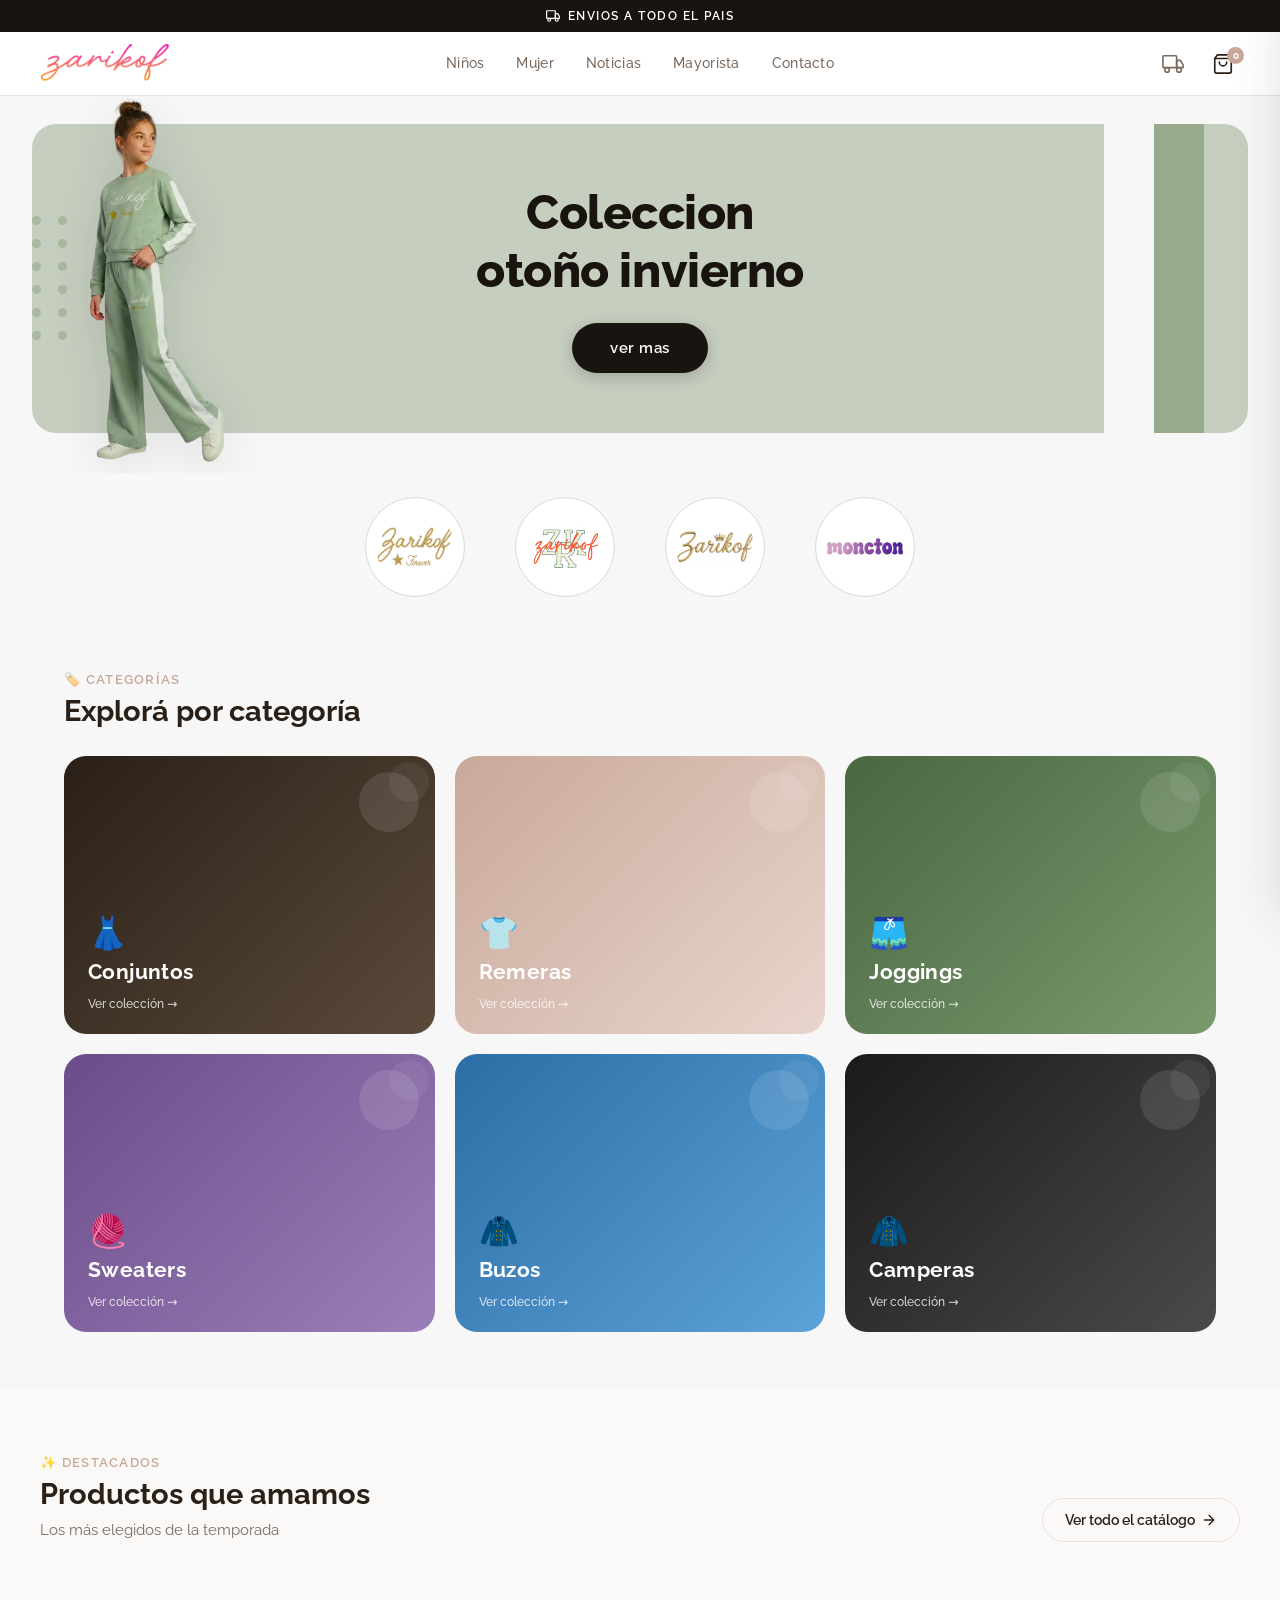
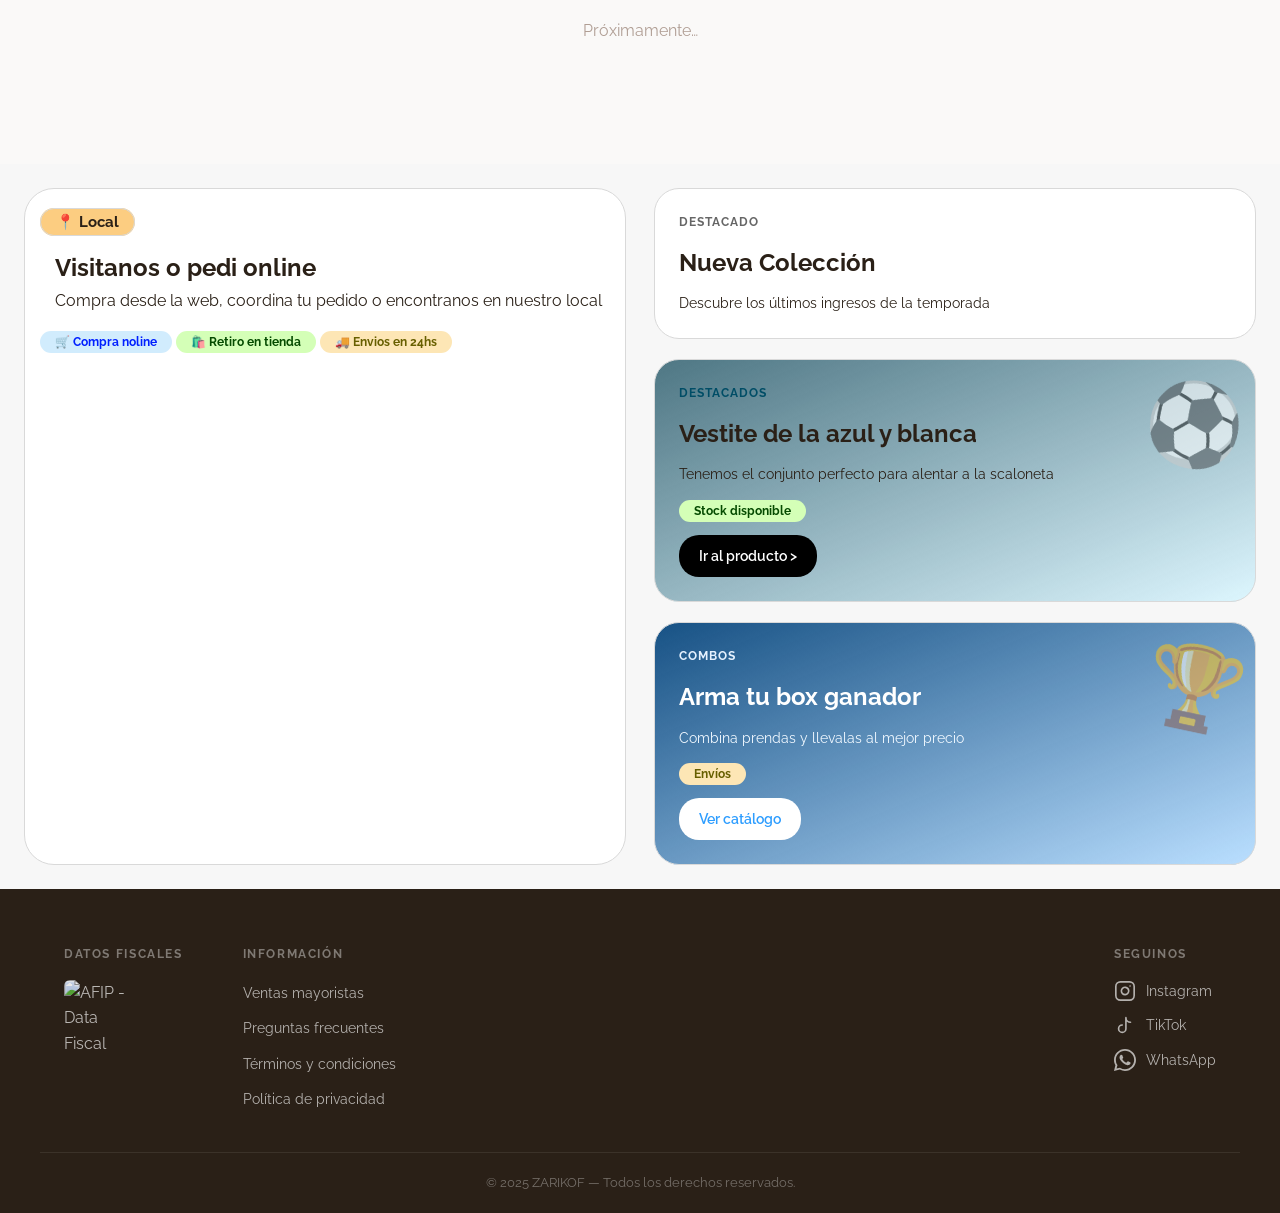
==== commit 1427a8a5: "agregue seccion de categorias" ====
--- a/frontend/index.html
+++ b/frontend/index.html
@@ -132,6 +132,64 @@
         <div class="circulos"><img id="edit-img" src="img/logo-zrk.avif" alt=""></div>
         <div class="circulos"><img src="img/logo-zarikofQueen.avif" alt=""></div>
         <div class="circulos"><img src="img/logo-moncton.avif" alt=""></div>
+    </section>
+
+    <!-- ── CATEGORÍAS ───────────────────────────────────────────── -->
+    <section class="cat-cards-section" id="categorias">
+        <div class="cat-cards-header">
+            <span class="cat-cards-label">🏷️ Categorías</span>
+            <h2 class="cat-cards-title">Explorá por categoría</h2>
+        </div>
+        <div class="cat-cards-grid">
+            <a href="/categoria/conjuntos" class="cat-card-item cat-card-item--conjuntos" id="catCardConjuntos">
+                <div class="cat-card-deco"></div>
+                <div class="cat-card-content">
+                    <span class="cat-card-emoji">👗</span>
+                    <span class="cat-card-name">Conjuntos</span>
+                    <span class="cat-card-cta">Ver colección →</span>
+                </div>
+            </a>
+            <a href="/categoria/remeras" class="cat-card-item cat-card-item--remeras" id="catCardRemeras">
+                <div class="cat-card-deco"></div>
+                <div class="cat-card-content">
+                    <span class="cat-card-emoji">👕</span>
+                    <span class="cat-card-name">Remeras</span>
+                    <span class="cat-card-cta">Ver colección →</span>
+                </div>
+            </a>
+            <a href="/categoria/joggings" class="cat-card-item cat-card-item--joggings" id="catCardJoggings">
+                <div class="cat-card-deco"></div>
+                <div class="cat-card-content">
+                    <span class="cat-card-emoji">🩳</span>
+                    <span class="cat-card-name">Joggings</span>
+                    <span class="cat-card-cta">Ver colección →</span>
+                </div>
+            </a>
+            <a href="/categoria/sweaters" class="cat-card-item cat-card-item--sweaters" id="catCardSweaters">
+                <div class="cat-card-deco"></div>
+                <div class="cat-card-content">
+                    <span class="cat-card-emoji">🧶</span>
+                    <span class="cat-card-name">Sweaters</span>
+                    <span class="cat-card-cta">Ver colección →</span>
+                </div>
+            </a>
+            <a href="/categoria/buzos" class="cat-card-item cat-card-item--buzos" id="catCardBuzos">
+                <div class="cat-card-deco"></div>
+                <div class="cat-card-content">
+                    <span class="cat-card-emoji">🧥</span>
+                    <span class="cat-card-name">Buzos</span>
+                    <span class="cat-card-cta">Ver colección →</span>
+                </div>
+            </a>
+            <a href="/categoria/camperas" class="cat-card-item cat-card-item--camperas" id="catCardCamperas">
+                <div class="cat-card-deco"></div>
+                <div class="cat-card-content">
+                    <span class="cat-card-emoji">🧥</span>
+                    <span class="cat-card-name">Camperas</span>
+                    <span class="cat-card-cta">Ver colección →</span>
+                </div>
+            </a>
+        </div>
     </section>
 
 
--- a/frontend/styles.css
+++ b/frontend/styles.css
@@ -314,25 +314,241 @@
     display: flex;
     align-items: center;
     justify-content: center;
-    gap: 50px;
-    margin: 10px;
+    gap: clamp(16px, 4vw, 50px);
+    padding: 24px 16px;
     background-color: var(--color-background);
-
+    flex-wrap: nowrap;
 }
 
 .circulos {
     position: relative;
-    width: 100px;
-    height: 100px;
+    width: clamp(60px, 12vw, 100px);
+    aspect-ratio: 1 / 1;
     border-radius: 50%;
     background-color: #ffffff;
-    align-content: center;
+    display: flex;
+    align-items: center;
+    justify-content: center;
     border: 1px solid #d9d9d9;
-    padding: 10px;
+    padding: clamp(6px, 1.5vw, 10px);
+    flex-shrink: 0;
+    transition: transform 0.3s ease, box-shadow 0.3s ease;
+}
+
+.circulos:hover {
+    transform: scale(1.08);
+    box-shadow: 0 4px 16px rgba(0, 0, 0, 0.1);
+}
+
+.circulos img {
+    width: 100%;
+    height: 100%;
+    object-fit: contain;
+    border-radius: 50%;
 }
 
 #edit-img {
     transform: rotate(-10deg);
+}
+
+/* ── Category Cards Section ────────────────────────────────────── */
+.cat-cards-section {
+    max-width: 1200px;
+    margin: 0 auto;
+    padding: 48px 24px 56px;
+}
+
+.cat-cards-header {
+    display: flex;
+    flex-direction: column;
+    gap: 4px;
+    margin-bottom: 28px;
+}
+
+.cat-cards-label {
+    font-size: 0.82rem;
+    font-weight: 600;
+    letter-spacing: 0.1em;
+    text-transform: uppercase;
+    color: var(--clr-nude-dark);
+}
+
+.cat-cards-title {
+    font-size: 1.8rem;
+    font-weight: 700;
+    color: var(--clr-text);
+    line-height: 1.2;
+}
+
+.cat-cards-grid {
+    display: grid;
+    grid-template-columns: repeat(3, 1fr);
+    gap: 20px;
+}
+
+.cat-card-item {
+    position: relative;
+    display: flex;
+    flex-direction: column;
+    justify-content: flex-end;
+    aspect-ratio: 4 / 3;
+    border-radius: var(--radius-lg);
+    overflow: hidden;
+    text-decoration: none;
+    color: #fff;
+    transition: transform 0.3s ease, box-shadow 0.3s ease;
+}
+
+.cat-card-item:hover {
+    transform: translateY(-5px);
+    box-shadow: 0 12px 36px rgba(0, 0, 0, 0.18);
+}
+
+.cat-card-item::before {
+    content: '';
+    position: absolute;
+    inset: 0;
+    z-index: 1;
+    pointer-events: none;
+}
+
+.cat-card-item--conjuntos {
+    background: linear-gradient(135deg, #2a2017 0%, #5a4a3a 100%);
+}
+
+.cat-card-item--remeras {
+    background: linear-gradient(135deg, #c9a89a 0%, #e8d5cc 100%);
+}
+
+.cat-card-item--joggings {
+    background: linear-gradient(135deg, #4a6741 0%, #7a9a6e 100%);
+}
+
+.cat-card-item--sweaters {
+    background: linear-gradient(135deg, #6b4c8a 0%, #9b7fb8 100%);
+}
+
+.cat-card-item--buzos {
+    background: linear-gradient(135deg, #2d6da5 0%, #5ba3d9 100%);
+}
+
+.cat-card-item--camperas {
+    background: linear-gradient(135deg, #1a1a1a 0%, #4a4a4a 100%);
+}
+
+.cat-card-content {
+    position: relative;
+    z-index: 2;
+    padding: 20px 24px;
+    display: flex;
+    flex-direction: column;
+    gap: 6px;
+}
+
+.cat-card-emoji {
+    font-size: 2rem;
+    line-height: 1;
+}
+
+.cat-card-name {
+    font-size: 1.3rem;
+    font-weight: 700;
+    letter-spacing: 0.02em;
+}
+
+.cat-card-cta {
+    font-size: 0.78rem;
+    font-weight: 500;
+    opacity: 0.8;
+    display: flex;
+    align-items: center;
+    gap: 4px;
+    transition: opacity 0.2s ease;
+}
+
+.cat-card-item:hover .cat-card-cta {
+    opacity: 1;
+}
+
+/* Decorative pattern */
+.cat-card-deco {
+    position: absolute;
+    top: 16px;
+    right: 16px;
+    width: 60px;
+    height: 60px;
+    border-radius: 50%;
+    background: rgba(255, 255, 255, 0.1);
+    z-index: 1;
+}
+
+.cat-card-deco::after {
+    content: '';
+    position: absolute;
+    top: -10px;
+    right: -10px;
+    width: 40px;
+    height: 40px;
+    border-radius: 50%;
+    background: rgba(255, 255, 255, 0.06);
+}
+
+@media (max-width: 768px) {
+    .cat-cards-grid {
+        grid-template-columns: repeat(2, 1fr);
+        gap: 14px;
+    }
+
+    .cat-card-content {
+        padding: 16px 18px;
+    }
+
+    .cat-card-name {
+        font-size: 1.1rem;
+    }
+
+    .cat-cards-title {
+        font-size: 1.4rem;
+    }
+}
+
+@media (max-width: 480px) {
+    .cat-cards-section {
+        padding: 32px 16px 40px;
+    }
+
+    .cat-cards-grid {
+        grid-template-columns: repeat(2, 1fr);
+        gap: 10px;
+    }
+
+    .cat-card-item {
+        aspect-ratio: 3 / 2;
+    }
+
+    .cat-card-content {
+        padding: 12px 14px;
+        gap: 3px;
+    }
+
+    .cat-card-emoji {
+        font-size: 1.4rem;
+    }
+
+    .cat-card-name {
+        font-size: 0.95rem;
+    }
+
+    .cat-card-cta {
+        font-size: 0.7rem;
+    }
+
+    .cat-card-deco {
+        width: 40px;
+        height: 40px;
+        top: 10px;
+        right: 10px;
+    }
 }
 
 .selector-categoria {
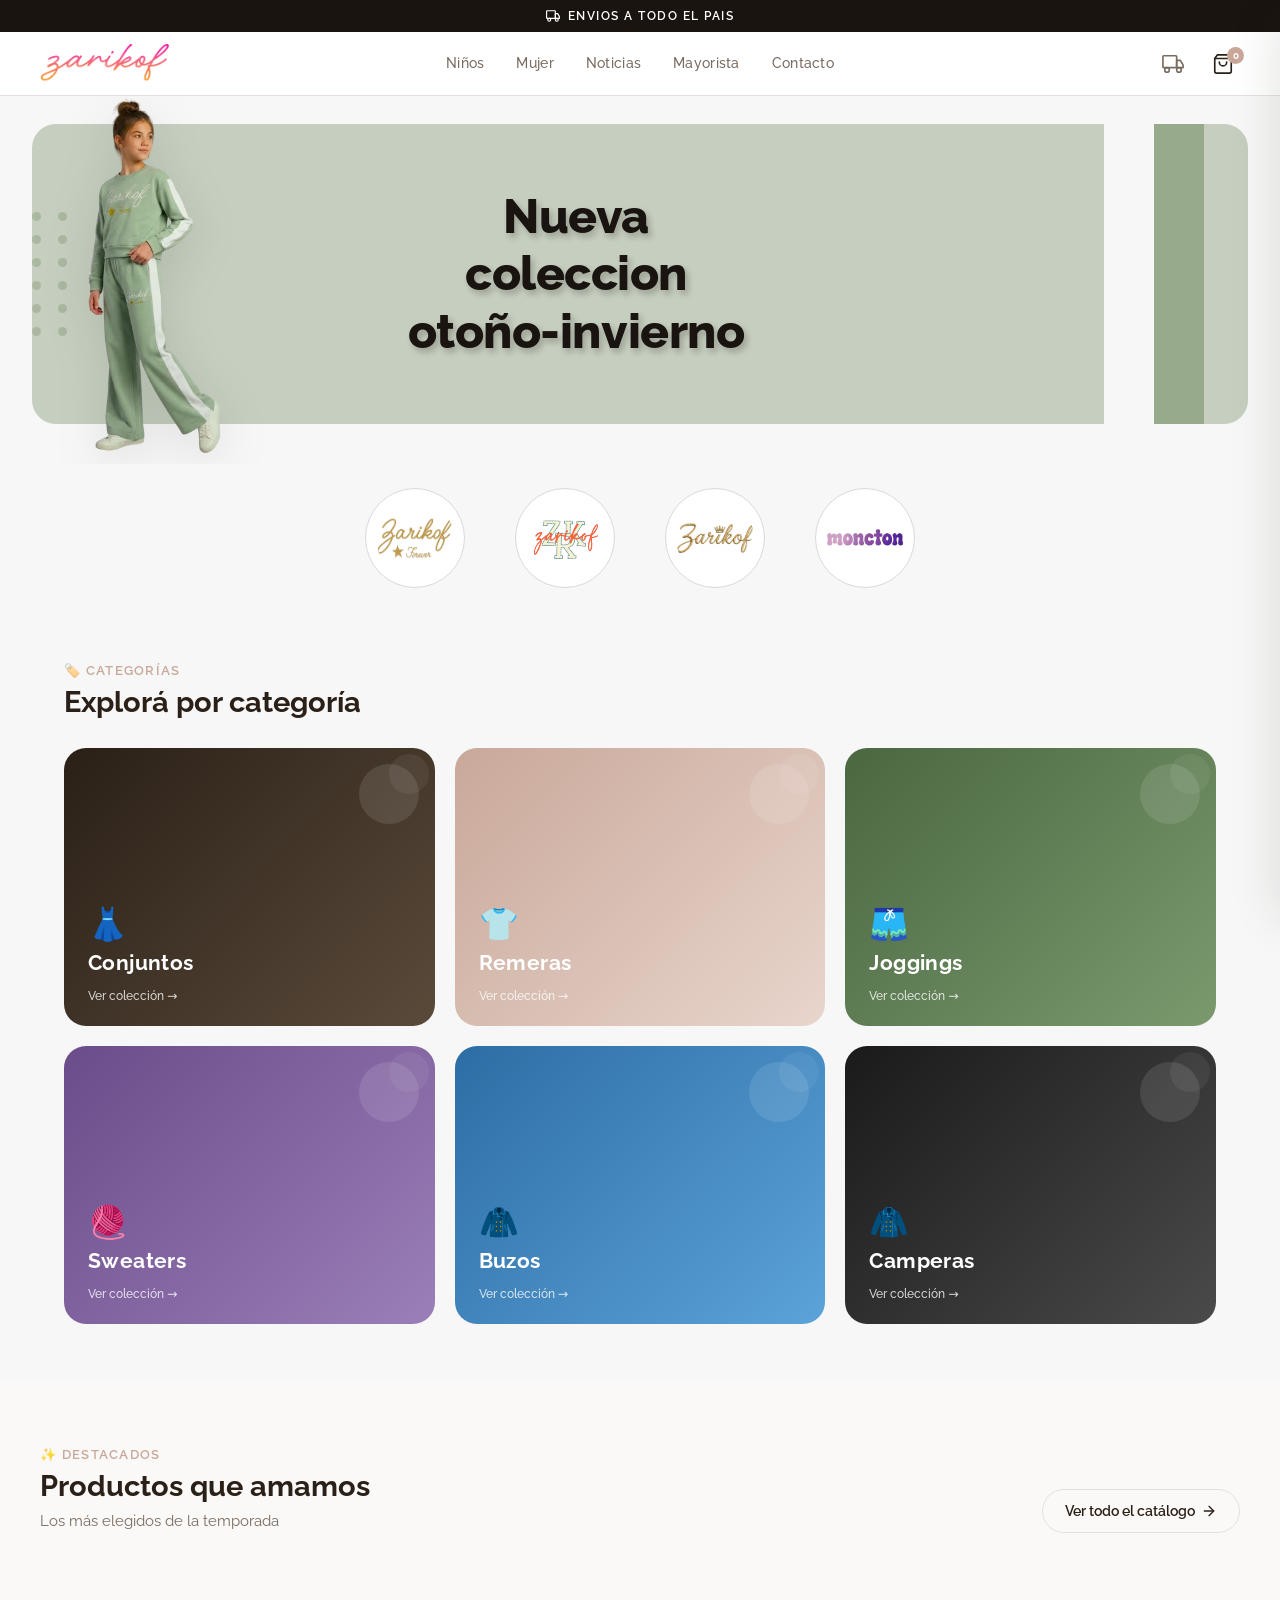
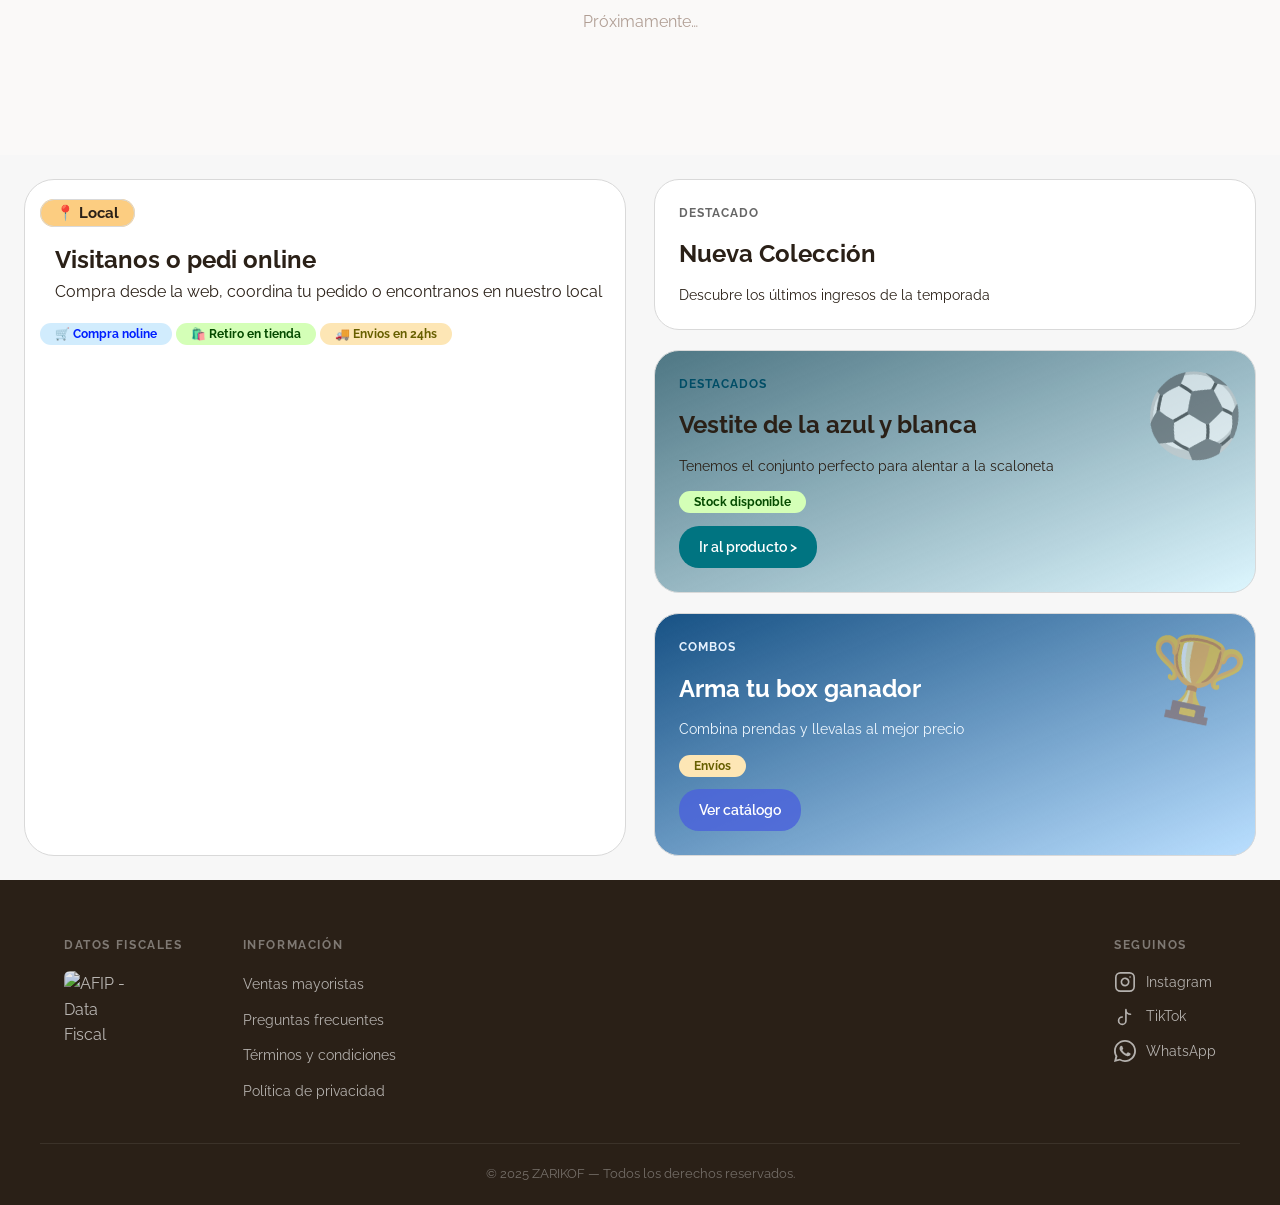
==== commit 47924120: "modificaciones en hero vista mobil y boton de carrito mobil" ====
--- a/frontend/index.html
+++ b/frontend/index.html
@@ -12,6 +12,7 @@
     <link href="https://fonts.googleapis.com/css2?family=Raleway:wght@300;400;500;600;700&display=swap"
         rel="stylesheet">
     <link rel="stylesheet" href="styles.css">
+    <link rel="stylesheet" href="categoria.css">
 </head>
 
 <body>
@@ -106,9 +107,17 @@
 
             <!-- Texto central -->
             <div class="hero-card-content">
-                <h1 class="hero-card-title">Coleccion<br>otoño invierno</h1>
-                <a href="#catalogo" class="hero-card-cta">ver mas</a>
-            </div>
+                <h1 class="hero-card-title">Nueva<br>coleccion<br>otoño-invierno</h1>
+            </div>
+
+            <!-- Botón flecha a la derecha de las barras -->
+            <a href="#catalogo" class="hero-card-cta" aria-label="Ver catálogo">
+                <svg xmlns="http://www.w3.org/2000/svg" width="24" height="24" viewBox="0 0 24 24" fill="none"
+                    stroke="currentColor" stroke-width="2" stroke-linecap="round" stroke-linejoin="round">
+                    <line x1="5" y1="12" x2="19" y2="12"></line>
+                    <polyline points="12 5 19 12 12 19"></polyline>
+                </svg>
+            </a>
 
             <!-- Puntos decorativos -->
             <div class="hero-dots" aria-hidden="true">
@@ -267,7 +276,8 @@
                     <span class="etiquetas"
                         style="background-color: rgb(253 230 181); color: rgb(103 95 0);">Envíos</span>
                 </div>
-                <a href="#" class="boton-tarjeta" style="background: #fff; color: #2d9dff;">Ver catálogo</a>
+                <a href="/categoria/conjuntos" class="boton-tarjeta" style="background: #4a62dccf; color: #ffffff;">Ver
+                    catálogo</a>
                 <span class="emogi-tarjetas">🏆</span>
             </div>
         </div>
--- a/frontend/styles.css
+++ b/frontend/styles.css
@@ -647,7 +647,7 @@
 .boton-tarjeta {
     margin-top: auto;
     padding: 10px 20px;
-    background: #000;
+    background: #007481;
     color: #fff;
     text-decoration: none;
     border-radius: 20px;
@@ -798,6 +798,8 @@
     align-items: center;
     gap: 24px;
     padding: 60px 48px;
+    /* Deja espacio a la derecha para las barras (right:44px + 2 barras de ~50px + gap) */
+    padding-right: calc(44px + clamp(60px, 10vw, 100px) + 32px);
     width: 100%;
     text-align: center;
     animation: heroTextIn 0.9s cubic-bezier(0.22, 1, 0.36, 1) 0.2s both;
@@ -821,28 +823,44 @@
     line-height: 1.2;
     color: #1a1410;
     letter-spacing: -0.01em;
-}
-
-/* ── Botón "ver mas" ── */
+    overflow-wrap: break-word;
+    word-break: break-word;
+    text-shadow: 3px 4px 6px rgba(26, 20, 16, 0.25);
+}
+
+/* ── Botón flecha ── */
 .hero-card-cta {
-    display: inline-block;
-    padding: 13px 38px;
-    background: #1a1410;
-    color: #fff;
-    border-radius: 9999px;
-    font-size: 0.92rem;
-    font-weight: 600;
-    letter-spacing: 0.04em;
+    position: absolute;
+    /* Desktop: debajo del título, lado izquierdo */
+    left: 80px;
+    bottom: 48px;
+    top: auto;
+    right: auto;
+    z-index: 4;
+    display: flex;
+    align-items: center;
+    justify-content: center;
+    width: 52px;
+    height: 52px;
+    background: transparent;
+    border: none;
+    border-radius: 50%;
+    color: #1a1410;
     text-decoration: none;
-    transition: background 0.22s ease, transform 0.22s ease, box-shadow 0.22s ease;
-    box-shadow: 0 4px 16px rgba(26, 20, 16, 0.22);
+    transition: background 0.25s ease, transform 0.25s ease, box-shadow 0.25s ease;
 }
 
 .hero-card-cta:hover {
-    background: rgba(151, 170, 140, 0.9);
-    color: #1a1410;
-    transform: translateY(-2px);
-    box-shadow: 0 8px 24px rgba(26, 20, 16, 0.14);
+    background: rgba(26, 20, 16, 0.08);
+    transform: scale(1.12);
+    box-shadow: 0 4px 16px rgba(26, 20, 16, 0.10);
+}
+
+.hero-card-cta svg {
+    flex-shrink: 0;
+    /* Desktop: flecha apunta hacia abajo */
+    transform: rotate(90deg);
+    transition: transform 0.25s ease;
 }
 
 /* ── Puntos decorativos (columna derecha) ── */
@@ -987,17 +1005,43 @@
         padding: calc(var(--navbar-h) + 16px) 16px 28px;
     }
 
+    .hero-model-overlay {
+        left: 50%;
+        transform: translateX(-50%);
+        justify-content: center;
+    }
+
     .hero-card {
         min-height: 240px;
     }
 
     .hero-card-content {
         padding: 48px 32px;
+        /* Limitar al lado izquierdo: 50% menos el ancho de las barras centradas */
+        padding-right: 0;
+        max-width: calc(50% - clamp(40px, 8vw, 70px));
         gap: 20px;
+        align-items: flex-start;
+        text-align: left;
     }
 
     .hero-card-title {
         font-size: 1.9rem;
+        text-align: left;
+    }
+
+    .hero-card-cta {
+        /* Mobile: a la derecha de las barras centradas */
+        left: auto;
+        bottom: auto;
+        top: 50%;
+        right: 24px;
+        transform: translateY(-50%);
+    }
+
+    .hero-card-cta svg {
+        /* Mobile: flecha apunta a la derecha */
+        transform: rotate(0deg);
     }
 
     .hero-dots {
@@ -1005,7 +1049,13 @@
     }
 
     .hero-bars {
-        right: 24px;
+        right: auto;
+        left: 50%;
+        transform: translateX(-50%);
+    }
+
+    .hero-bar {
+        width: clamp(40px, 8vw, 70px);
     }
 }
 
@@ -1015,15 +1065,32 @@
     }
 
     .hero-bars {
-        right: 12px;
+        right: auto;
+        left: 50%;
+        transform: translateX(-50%);
+    }
+
+    .hero-bar {
+        width: clamp(45px, 10vw, 80px);
     }
 
     .hero-card-content {
         padding: 40px 24px;
+        padding-right: 0;
+        max-width: calc(50% - clamp(45px, 10vw, 80px));
+        align-items: flex-start;
+        text-align: left;
     }
 
     .hero-card-title {
         font-size: 1.65rem;
+        text-align: left;
+    }
+
+    .hero-card-cta {
+        right: 16px;
+        width: 46px;
+        height: 46px;
     }
 }
 
@@ -1142,8 +1209,13 @@
 }
 
 @keyframes shimmer {
-    0% { background-position: 200% 0; }
-    100% { background-position: -200% 0; }
+    0% {
+        background-position: 200% 0;
+    }
+
+    100% {
+        background-position: -200% 0;
+    }
 }
 
 /* Featured Card */
@@ -1165,6 +1237,7 @@
         opacity: 0;
         transform: translateY(16px);
     }
+
     to {
         opacity: 1;
         transform: translateY(0);
@@ -1731,7 +1804,7 @@
     }
 
     .mobile-cart-fab {
-        display: flex;
+        display: none;
         align-items: center;
         justify-content: center;
         position: fixed;
--- a/frontend/categoria.css
+++ b/frontend/categoria.css
@@ -0,0 +1,818 @@
+/* ====================================================
+   ZARIKOF — categoria.css
+   Página de categoría con filtros laterales
+   ==================================================== */
+
+/* ── Variables ────────────────────────────────────── */
+:root {
+    --cat-sidebar-width: 260px;
+    --cat-gap: 28px;
+    --cat-radius: 14px;
+    --cat-border: #e8e8e8;
+    --cat-bg: #fafafa;
+    --cat-text: #1a1a1a;
+    --cat-text-light: #777;
+    --cat-accent: #000;
+    --cat-hover: #f5f5f5;
+}
+
+/* ── Breadcrumb ───────────────────────────────────── */
+.cat-breadcrumb {
+    display: flex;
+    align-items: center;
+    gap: 8px;
+    padding: 20px 0 10px;
+    padding-top: calc(var(--navbar-h, 96px) + 20px);
+    font-size: 13px;
+    color: var(--cat-text-light);
+    max-width: 1280px;
+    margin: 0 auto;
+    padding-left: 24px;
+    padding-right: 24px;
+}
+
+.cat-breadcrumb a {
+    color: var(--cat-text-light);
+    text-decoration: none;
+    transition: color 0.2s;
+}
+
+.cat-breadcrumb a:hover {
+    color: var(--cat-text);
+}
+
+.cat-breadcrumb .separator {
+    font-size: 10px;
+    opacity: 0.5;
+}
+
+.cat-breadcrumb .current {
+    color: var(--cat-text);
+    font-weight: 600;
+}
+
+/* ── Search Bar ───────────────────────────────────── */
+.cat-search-bar {
+    max-width: 1280px;
+    margin: 0 auto;
+    padding: 16px 24px 8px;
+}
+
+.cat-search-wrap {
+    position: relative;
+    max-width: 100%;
+}
+
+.cat-search-icon {
+    position: absolute;
+    left: 16px;
+    top: 50%;
+    transform: translateY(-50%);
+    color: var(--cat-text-light);
+    pointer-events: none;
+}
+
+.cat-search-input {
+    width: 100%;
+    padding: 14px 16px 14px 48px;
+    border: 1px solid var(--cat-border);
+    border-radius: 50px;
+    font-size: 14px;
+    font-family: 'Raleway', sans-serif;
+    background: #fff;
+    color: var(--cat-text);
+    transition: border-color 0.2s, box-shadow 0.2s;
+    outline: none;
+    box-sizing: border-box;
+}
+
+.cat-search-input::placeholder {
+    color: #bbb;
+}
+
+.cat-search-input:focus {
+    border-color: #aaa;
+    box-shadow: 0 0 0 3px rgba(0, 0, 0, 0.04);
+}
+
+/* ── Main Layout ──────────────────────────────────── */
+.cat-page-layout {
+    display: grid;
+    grid-template-columns: var(--cat-sidebar-width) 1fr;
+    gap: var(--cat-gap);
+    max-width: 1280px;
+    margin: 0 auto;
+    padding: 16px 24px 60px;
+    min-height: 60vh;
+}
+
+/* ── Sidebar ──────────────────────────────────────── */
+.cat-sidebar {
+    display: flex;
+    flex-direction: column;
+    gap: 6px;
+    position: sticky;
+    top: 120px;
+    align-self: start;
+    max-height: calc(100vh - 140px);
+    overflow-y: auto;
+}
+
+.cat-filter-group {
+    background: #fff;
+    border: 1px solid var(--cat-border);
+    border-radius: var(--cat-radius);
+    overflow: hidden;
+}
+
+.cat-filter-header {
+    display: flex;
+    align-items: center;
+    justify-content: space-between;
+    padding: 14px 16px;
+    font-size: 13px;
+    font-weight: 700;
+    text-transform: uppercase;
+    letter-spacing: 0.8px;
+    color: var(--cat-text);
+    cursor: pointer;
+    user-select: none;
+    transition: background 0.2s;
+}
+
+.cat-filter-header:hover {
+    background: var(--cat-hover);
+}
+
+.cat-filter-header .toggle-icon {
+    font-size: 16px;
+    transition: transform 0.3s ease;
+    color: var(--cat-text-light);
+}
+
+.cat-filter-header.collapsed .toggle-icon {
+    transform: rotate(-90deg);
+}
+
+.cat-filter-body {
+    padding: 0 16px 14px;
+    display: flex;
+    flex-direction: column;
+    gap: 8px;
+}
+
+.cat-filter-body.collapsed {
+    display: none;
+}
+
+/* Filter: Checkbox items */
+.cat-filter-check {
+    display: flex;
+    align-items: center;
+    gap: 10px;
+    cursor: pointer;
+    padding: 4px 0;
+    font-size: 14px;
+    color: var(--cat-text);
+    transition: color 0.2s;
+}
+
+.cat-filter-check:hover {
+    color: #000;
+}
+
+.cat-filter-check input[type="checkbox"] {
+    width: 16px;
+    height: 16px;
+    accent-color: #000;
+    cursor: pointer;
+    flex-shrink: 0;
+}
+
+.cat-filter-check .count {
+    margin-left: auto;
+    font-size: 12px;
+    color: var(--cat-text-light);
+    background: var(--cat-hover);
+    padding: 1px 8px;
+    border-radius: 10px;
+}
+
+/* Filter: Price range */
+.cat-price-inputs {
+    display: flex;
+    align-items: center;
+    gap: 10px;
+}
+
+.cat-price-input {
+    flex: 1;
+    padding: 10px 12px;
+    border: 1px solid var(--cat-border);
+    border-radius: 10px;
+    font-size: 13px;
+    font-family: 'Raleway', sans-serif;
+    outline: none;
+    text-align: center;
+    box-sizing: border-box;
+    transition: border-color 0.2s;
+}
+
+.cat-price-input:focus {
+    border-color: #aaa;
+}
+
+.cat-price-separator {
+    color: var(--cat-text-light);
+    font-size: 13px;
+}
+
+.cat-price-apply {
+    width: 100%;
+    padding: 10px;
+    margin-top: 4px;
+    background: var(--cat-accent);
+    color: #fff;
+    border: none;
+    border-radius: 10px;
+    font-size: 13px;
+    font-weight: 600;
+    font-family: 'Raleway', sans-serif;
+    cursor: pointer;
+    transition: background 0.2s, transform 0.15s;
+}
+
+.cat-price-apply:hover {
+    background: #333;
+}
+
+.cat-price-apply:active {
+    transform: scale(0.97);
+}
+
+/* Filter: Category nav */
+.cat-nav-link {
+    display: flex;
+    align-items: center;
+    gap: 10px;
+    padding: 8px 12px;
+    border-radius: 10px;
+    text-decoration: none;
+    font-size: 14px;
+    color: var(--cat-text);
+    transition: background 0.2s, color 0.2s;
+}
+
+.cat-nav-link:hover {
+    background: var(--cat-hover);
+}
+
+.cat-nav-link.active {
+    background: var(--cat-accent);
+    color: #fff;
+    font-weight: 600;
+}
+
+.cat-nav-link .cat-link-count {
+    margin-left: auto;
+    font-size: 12px;
+    opacity: 0.6;
+}
+
+/* Filter: Toggle disponible */
+.cat-toggle-row {
+    display: flex;
+    align-items: center;
+    justify-content: space-between;
+    padding: 4px 0;
+    font-size: 14px;
+    color: var(--cat-text);
+}
+
+.cat-toggle-switch {
+    position: relative;
+    width: 42px;
+    height: 24px;
+    flex-shrink: 0;
+}
+
+.cat-toggle-switch input {
+    opacity: 0;
+    width: 0;
+    height: 0;
+}
+
+.cat-toggle-slider {
+    position: absolute;
+    cursor: pointer;
+    top: 0;
+    left: 0;
+    right: 0;
+    bottom: 0;
+    background-color: #ddd;
+    border-radius: 24px;
+    transition: background 0.3s;
+}
+
+.cat-toggle-slider::before {
+    content: '';
+    position: absolute;
+    height: 18px;
+    width: 18px;
+    left: 3px;
+    bottom: 3px;
+    background-color: white;
+    border-radius: 50%;
+    transition: transform 0.3s;
+}
+
+.cat-toggle-switch input:checked + .cat-toggle-slider {
+    background-color: var(--cat-accent);
+}
+
+.cat-toggle-switch input:checked + .cat-toggle-slider::before {
+    transform: translateX(18px);
+}
+
+/* ── Products Area ────────────────────────────────── */
+.cat-products-area {
+    display: flex;
+    flex-direction: column;
+    gap: 20px;
+}
+
+.cat-products-header {
+    display: flex;
+    align-items: center;
+    justify-content: space-between;
+    flex-wrap: wrap;
+    gap: 12px;
+}
+
+.cat-products-title {
+    font-size: 28px;
+    font-weight: 700;
+    margin: 0;
+    color: var(--cat-text);
+}
+
+.cat-products-count {
+    font-size: 14px;
+    color: var(--cat-text-light);
+    font-weight: 400;
+}
+
+.cat-sort-select {
+    padding: 8px 14px;
+    border: 1px solid var(--cat-border);
+    border-radius: 10px;
+    font-size: 13px;
+    font-family: 'Raleway', sans-serif;
+    color: var(--cat-text);
+    background: #fff;
+    cursor: pointer;
+    outline: none;
+    transition: border-color 0.2s;
+}
+
+.cat-sort-select:focus {
+    border-color: #aaa;
+}
+
+/* Products Grid */
+.cat-products-grid {
+    display: grid;
+    grid-template-columns: repeat(auto-fill, minmax(220px, 1fr));
+    gap: 20px;
+}
+
+/* No products message */
+.cat-no-products {
+    text-align: center;
+    padding: 60px 20px;
+    color: var(--cat-text-light);
+    font-size: 15px;
+    grid-column: 1 / -1;
+}
+
+.cat-no-products svg {
+    display: block;
+    margin: 0 auto 16px;
+}
+
+/* Active filters bar */
+.cat-active-filters {
+    display: flex;
+    flex-wrap: wrap;
+    gap: 8px;
+    align-items: center;
+}
+
+.cat-active-filters:empty {
+    display: none;
+}
+
+.cat-filter-tag {
+    display: inline-flex;
+    align-items: center;
+    gap: 6px;
+    padding: 6px 14px;
+    background: #f0f0f0;
+    border-radius: 20px;
+    font-size: 12px;
+    font-weight: 600;
+    color: var(--cat-text);
+}
+
+.cat-filter-tag button {
+    background: none;
+    border: none;
+    font-size: 14px;
+    cursor: pointer;
+    color: var(--cat-text-light);
+    padding: 0;
+    line-height: 1;
+    transition: color 0.2s;
+}
+
+.cat-filter-tag button:hover {
+    color: #000;
+}
+
+.cat-clear-all {
+    background: none;
+    border: none;
+    font-size: 12px;
+    color: var(--cat-text-light);
+    cursor: pointer;
+    font-family: 'Raleway', sans-serif;
+    text-decoration: underline;
+    transition: color 0.2s;
+}
+
+.cat-clear-all:hover {
+    color: var(--cat-text);
+}
+
+/* ── Mobile Filter Button ─────────────────────────── */
+.cat-mobile-filter-btn {
+    display: none;
+    position: fixed;
+    bottom: 24px;
+    left: 50%;
+    transform: translateX(-50%);
+    z-index: 999;
+    padding: 14px 28px;
+    background: var(--cat-accent);
+    color: #fff;
+    border: none;
+    border-radius: 50px;
+    font-size: 14px;
+    font-weight: 600;
+    font-family: 'Raleway', sans-serif;
+    cursor: pointer;
+    box-shadow: 0 4px 20px rgba(0, 0, 0, 0.25);
+    transition: transform 0.2s, background 0.2s;
+}
+
+.cat-mobile-filter-btn:active {
+    transform: translateX(-50%) scale(0.95);
+}
+
+.cat-mobile-filter-btn svg {
+    vertical-align: middle;
+    margin-right: 6px;
+}
+
+/* Mobile sidebar overlay */
+.cat-sidebar-overlay {
+    display: none;
+    position: fixed;
+    inset: 0;
+    background: rgba(0, 0, 0, 0.4);
+    z-index: 1000;
+    opacity: 0;
+    transition: opacity 0.3s;
+}
+
+.cat-sidebar-overlay.open {
+    opacity: 1;
+}
+
+/* ── Skeleton loaders ─────────────────────────────── */
+.cat-skeleton {
+    background: linear-gradient(110deg, #f0f0f0 8%, #e8e8e8 18%, #f0f0f0 33%);
+    background-size: 200% 100%;
+    animation: catShimmer 1.5s infinite linear;
+    border-radius: var(--cat-radius);
+    aspect-ratio: 3/4;
+}
+
+@keyframes catShimmer {
+    0% { background-position: 200% 0; }
+    100% { background-position: -200% 0; }
+}
+
+/* ── Product Card ─────────────────────────────────────── */
+.product-card {
+    display: flex;
+    flex-direction: column;
+    background: #fff;
+    border-radius: var(--cat-radius);
+    overflow: hidden;
+    border: 1px solid var(--cat-border);
+    transition: transform 0.3s ease, box-shadow 0.3s ease;
+    animation: catCardIn 0.4s ease both;
+}
+
+.product-card:hover {
+    transform: translateY(-4px);
+    box-shadow: 0 8px 30px rgba(0, 0, 0, 0.1);
+}
+
+@keyframes catCardIn {
+    from {
+        opacity: 0;
+        transform: translateY(16px);
+    }
+    to {
+        opacity: 1;
+        transform: translateY(0);
+    }
+}
+
+/* Image wrapper */
+.product-img-link {
+    display: block;
+    text-decoration: none;
+    color: inherit;
+}
+
+.product-img-wrap {
+    position: relative;
+    width: 100%;
+    aspect-ratio: 3 / 4;
+    overflow: hidden;
+    background: #f5f0ed;
+}
+
+.product-img {
+    width: 100%;
+    height: 100%;
+    object-fit: cover;
+    transition: transform 0.4s ease;
+}
+
+.product-card:hover .product-img {
+    transform: scale(1.05);
+}
+
+.product-img-placeholder {
+    width: 100%;
+    height: 100%;
+    display: flex;
+    align-items: center;
+    justify-content: center;
+    background: linear-gradient(135deg, #f5ece7, #ede0d9);
+    font-size: 3rem;
+}
+
+.product-category-badge {
+    position: absolute;
+    top: 10px;
+    left: 10px;
+    background: rgba(255, 255, 255, 0.92);
+    backdrop-filter: blur(6px);
+    -webkit-backdrop-filter: blur(6px);
+    padding: 4px 12px;
+    border-radius: 20px;
+    font-size: 0.68rem;
+    font-weight: 600;
+    letter-spacing: 0.06em;
+    text-transform: uppercase;
+    color: #7a6b60;
+    box-shadow: 0 2px 8px rgba(0, 0, 0, 0.06);
+}
+
+/* Product info */
+.product-info {
+    display: flex;
+    flex-direction: column;
+    flex: 1;
+    padding: 14px 14px 16px;
+    gap: 8px;
+}
+
+.product-title {
+    font-size: 0.88rem;
+    font-weight: 600;
+    color: var(--cat-text);
+    line-height: 1.3;
+    display: -webkit-box;
+    -webkit-line-clamp: 2;
+    line-clamp: 2;
+    -webkit-box-orient: vertical;
+    overflow: hidden;
+    margin: 0;
+}
+
+.product-price {
+    font-size: 1.1rem;
+    font-weight: 700;
+    color: var(--cat-text);
+    margin: 0;
+}
+
+/* Talle selector */
+.talle-selector {
+    display: flex;
+    flex-direction: column;
+    gap: 6px;
+    margin-top: auto;
+}
+
+.talle-label {
+    font-size: 0.7rem;
+    font-weight: 600;
+    letter-spacing: 0.06em;
+    text-transform: uppercase;
+    color: #b09e94;
+    margin: 0;
+}
+
+.talle-options {
+    display: flex;
+    flex-wrap: wrap;
+    gap: 6px;
+}
+
+.talle-btn {
+    padding: 5px 12px;
+    border-radius: 6px;
+    font-size: 0.78rem;
+    font-weight: 500;
+    font-family: 'Raleway', sans-serif;
+    color: #7a6b60;
+    border: 1.5px solid #e8e0dc;
+    background: transparent;
+    cursor: pointer;
+    transition: all 0.2s ease;
+    line-height: 1.3;
+}
+
+.talle-btn:hover {
+    border-color: #c9a89a;
+    color: var(--cat-text);
+}
+
+.talle-btn.selected {
+    background: var(--cat-text);
+    color: #fff;
+    border-color: var(--cat-text);
+}
+
+/* Add to cart button */
+.add-to-cart-btn {
+    width: 100%;
+    padding: 11px 16px;
+    background: var(--cat-accent);
+    color: #fff;
+    border: none;
+    border-radius: 8px;
+    font-size: 0.82rem;
+    font-weight: 600;
+    font-family: 'Raleway', sans-serif;
+    cursor: pointer;
+    transition: background 0.2s ease, transform 0.15s ease;
+    margin-top: 4px;
+}
+
+.add-to-cart-btn:hover {
+    background: #333;
+    transform: translateY(-1px);
+}
+
+.add-to-cart-btn:active {
+    transform: scale(0.98);
+}
+
+.add-to-cart-btn.out-of-stock {
+    background: #e8e0dc;
+    color: #b09e94;
+    cursor: not-allowed;
+}
+
+.add-to-cart-btn.out-of-stock:hover {
+    background: #e8e0dc;
+    transform: none;
+}
+
+/* ── Responsive ───────────────────────────────────── */
+@media (max-width: 900px) {
+    .cat-page-layout {
+        grid-template-columns: 1fr;
+    }
+
+    .cat-sidebar {
+        display: none;
+        position: fixed;
+        top: 0;
+        left: 0;
+        width: 300px;
+        height: 100vh;
+        z-index: 1001;
+        background: #fff;
+        padding: 24px 16px;
+        box-shadow: 4px 0 30px rgba(0, 0, 0, 0.15);
+        overflow-y: auto;
+        max-height: 100vh;
+    }
+
+    .cat-sidebar.open {
+        display: flex;
+    }
+
+    .cat-sidebar-overlay.open {
+        display: block;
+    }
+
+    .cat-mobile-filter-btn {
+        display: inline-flex;
+        align-items: center;
+    }
+
+    .cat-mobile-close {
+        display: flex;
+        justify-content: flex-end;
+        margin-bottom: 12px;
+    }
+
+    .cat-mobile-close-btn {
+        background: none;
+        border: none;
+        font-size: 24px;
+        cursor: pointer;
+        color: var(--cat-text);
+        padding: 4px;
+    }
+}
+
+@media (min-width: 901px) {
+    .cat-mobile-close {
+        display: none;
+    }
+}
+
+@media (max-width: 480px) {
+    .cat-products-title {
+        font-size: 22px;
+    }
+
+    .cat-products-grid {
+        grid-template-columns: repeat(2, 1fr);
+        gap: 12px;
+    }
+
+    .product-info {
+        padding: 10px 10px 12px;
+        gap: 6px;
+    }
+
+    .product-title {
+        font-size: 0.8rem;
+    }
+
+    .product-price {
+        font-size: 0.95rem;
+    }
+
+    .talle-btn {
+        padding: 4px 8px;
+        font-size: 0.7rem;
+    }
+
+    .add-to-cart-btn {
+        padding: 9px 12px;
+        font-size: 0.75rem;
+    }
+
+    .product-category-badge {
+        font-size: 0.6rem;
+        padding: 3px 8px;
+        top: 6px;
+        left: 6px;
+    }
+
+    .cat-breadcrumb {
+        padding-left: 16px;
+        padding-right: 16px;
+    }
+
+    .cat-search-bar {
+        padding: 12px 16px 4px;
+    }
+
+    .cat-page-layout {
+        padding: 12px 16px 80px;
+    }
+}
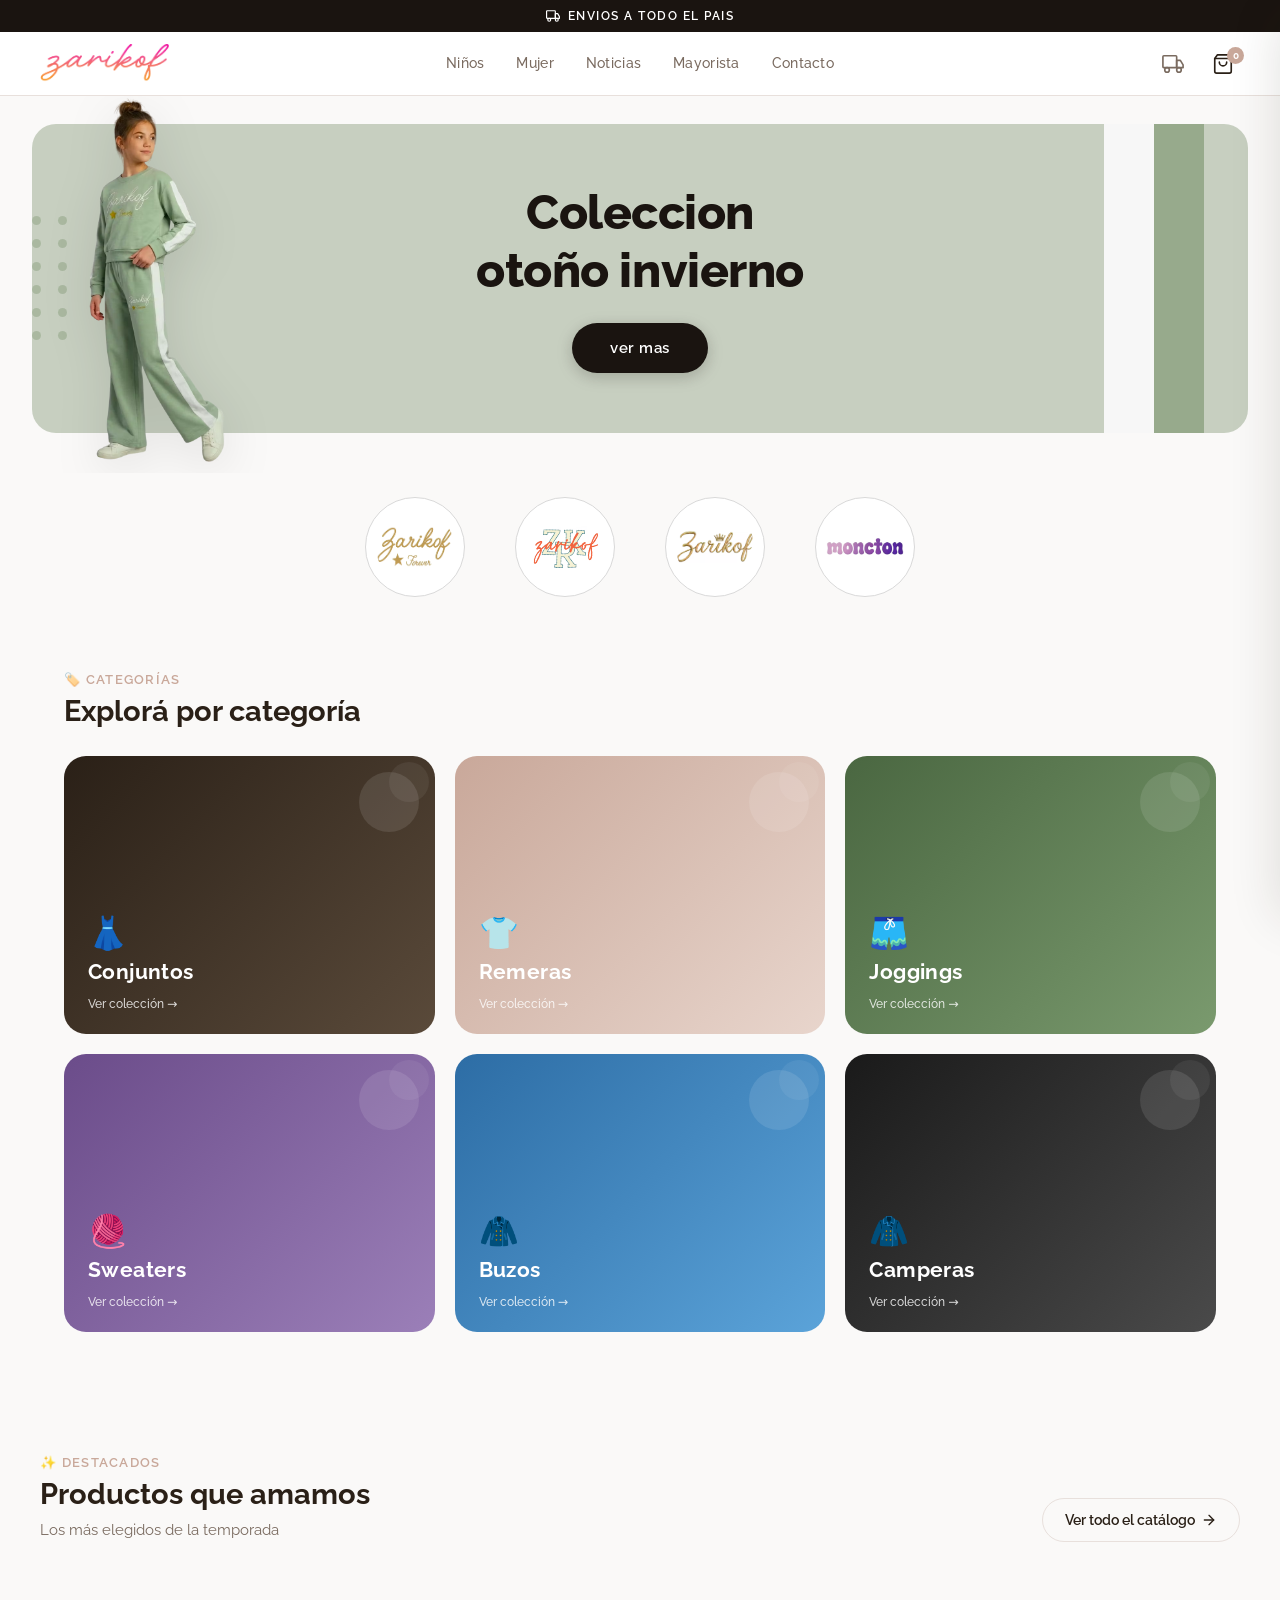
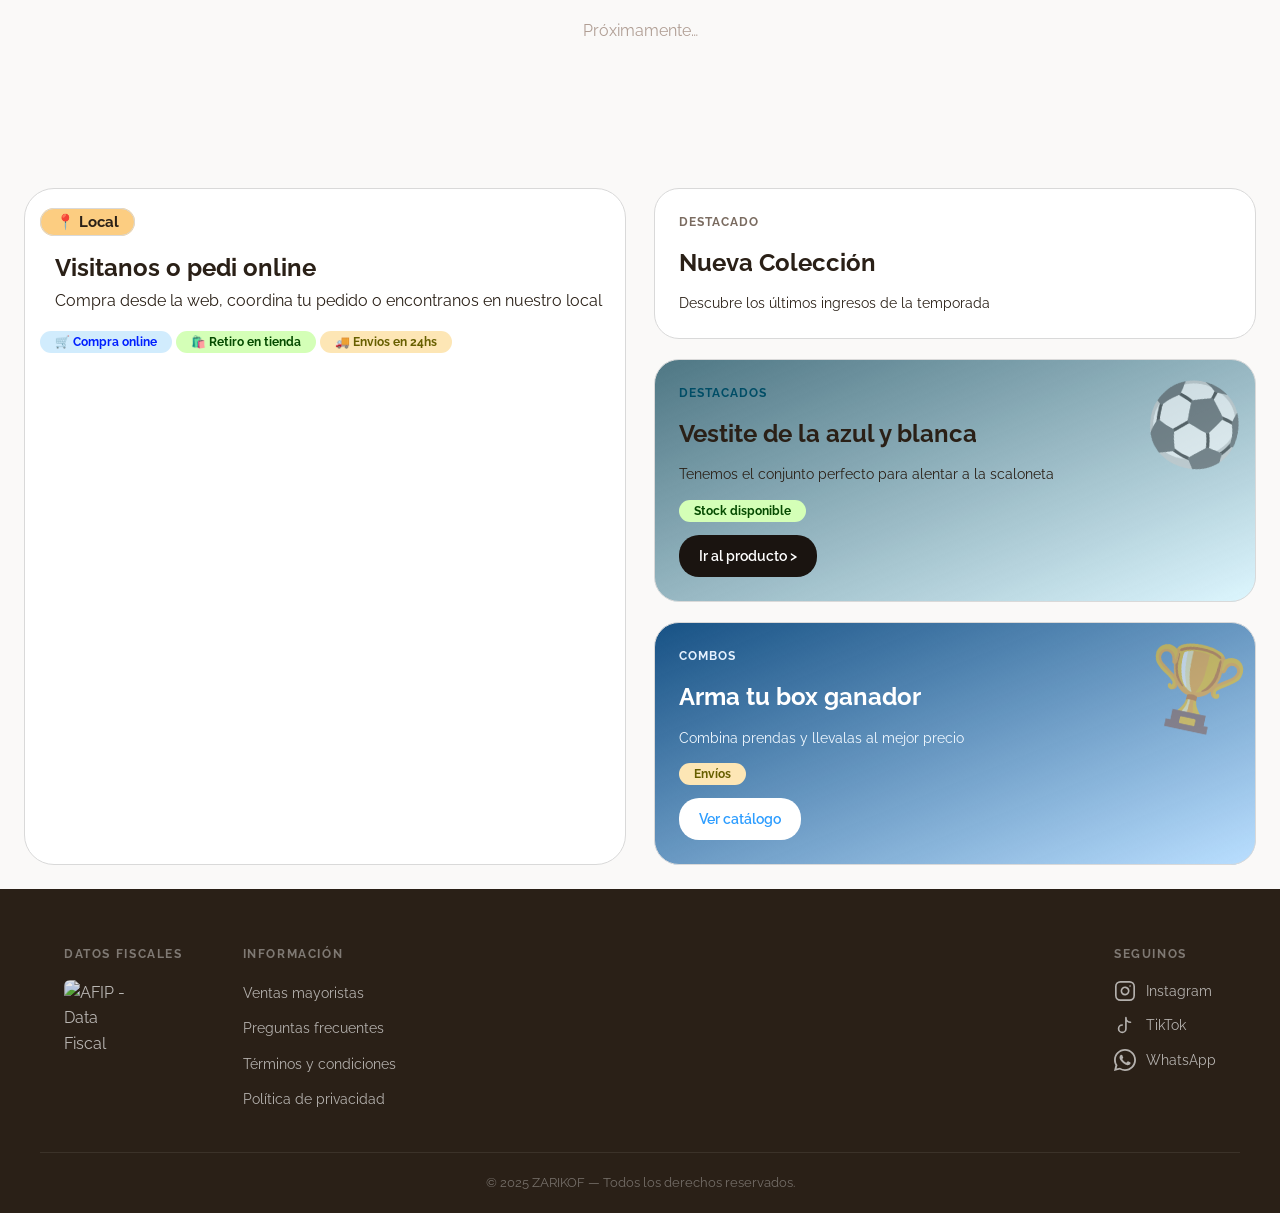
==== commit f952c1c3: "fix: modificaciones en root y categorias" ====
--- a/frontend/index.html
+++ b/frontend/index.html
@@ -107,17 +107,9 @@
 
             <!-- Texto central -->
             <div class="hero-card-content">
-                <h1 class="hero-card-title">Nueva<br>coleccion<br>otoño-invierno</h1>
-            </div>
-
-            <!-- Botón flecha a la derecha de las barras -->
-            <a href="#catalogo" class="hero-card-cta" aria-label="Ver catálogo">
-                <svg xmlns="http://www.w3.org/2000/svg" width="24" height="24" viewBox="0 0 24 24" fill="none"
-                    stroke="currentColor" stroke-width="2" stroke-linecap="round" stroke-linejoin="round">
-                    <line x1="5" y1="12" x2="19" y2="12"></line>
-                    <polyline points="12 5 19 12 12 19"></polyline>
-                </svg>
-            </a>
+                <h1 class="hero-card-title">Coleccion<br>otoño invierno</h1>
+                <a href="#catalogo" class="hero-card-cta">ver mas</a>
+            </div>
 
             <!-- Puntos decorativos -->
             <div class="hero-dots" aria-hidden="true">
@@ -236,48 +228,46 @@
     <div class="ubicacion-container">
         <section class="ubicacion">
             <span class="etiquetas-titulo">📍 Local</span>
-            <h2 style="padding-left: inherit; margin-top: 15px;">Visitanos o pedi online</h2>
-            <p style="padding-left: inherit;">Compra desde la web, coordina tu pedido o encontranos en nuestro local</p>
+            <h2 class="ubicacion-titulo">Visitanos o pedi online</h2>
+            <p class="ubicacion-texto">Compra desde la web, coordina tu pedido o encontranos en nuestro local</p>
             <div class="filters-local">
-                <span style="background-color: rgb(209 236 253); color: rgb(0 31 255);" class="etiquetas">🛒 Compra
-                    noline</span>
-                <span style="background-color: rgb(212 255 183); color:rgb(5 75 0);" class="etiquetas">🛍️ Retiro en
+                <span class="etiquetas etiquetas--online">🛒 Compra
+                    online</span>
+                <span class="etiquetas etiquetas--retiro">🛍️ Retiro en
                     tienda</span>
-                <span style="background-color: rgb(253 230 181); color: rgb(103 95 0);" class="etiquetas">🚚 Envios en
+                <span class="etiquetas etiquetas--envios">🚚 Envios en
                     24hs</span>
             </div>
             <iframe class="iframe-maps"
                 src="https://www.google.com/maps/embed?pb=!1m18!1m12!1m3!1d3283.0508808936465!2d-58.48173272445723!3d-34.62815447294545!2m3!1f0!2f0!3f0!3m2!1i1024!2i768!4f13.1!3m3!1m2!1s0x95bcc9861c6991db%3A0x5b0e93f4796e670e!2szarikof!5e0!3m2!1ses-419!2sar!4v1782744447345!5m2!1ses-419!2sar"
                 width="700" height="300" style="border:0;" allowfullscreen="" loading="lazy"
                 referrerpolicy="strict-origin-when-cross-origin"></iframe>
-        </section class="tarjetas">
+        </section>
         <div class="tarjetas-derecha">
-            <div style="background-color: #ffffff;" class="tarjetas-fondo">
-                <span class="etiqueta-titulo" style="color: #666;">Destacado</span>
+            <div class="tarjetas-fondo tarjetas-fondo--default">
+                <span class="etiqueta-titulo">Destacado</span>
                 <h3 class="titulo-tarjeta">Nueva Colección</h3>
                 <p class="texto-tarjeta">Descubre los últimos ingresos de la temporada</p>
             </div>
-            <div style="background-color: #96e3fd;" class="tarjetas-fondo">
-                <span class="etiqueta-titulo" style="color: #004d66;">Destacados</span>
+            <div class="tarjetas-fondo tarjetas-fondo--celeste">
+                <span class="etiqueta-titulo">Destacados</span>
                 <h3 class="titulo-tarjeta">Vestite de la azul y blanca</h3>
                 <p class="texto-tarjeta">Tenemos el conjunto perfecto para alentar a la scaloneta</p>
                 <div class="contenedor-etiquetas-tarjeta">
-                    <span class="etiquetas" style="background-color: rgb(212 255 183); color:rgb(5 75 0);">Stock
+                    <span class="etiquetas etiquetas--retiro">Stock
                         disponible</span>
                 </div>
                 <a href="#" class="boton-tarjeta">Ir al producto ></a>
                 <span class="emogi-tarjetas">⚽</span>
             </div>
-            <div style="background-color: #2d9dff;" class="tarjetas-fondo">
-                <span class="etiqueta-titulo" style="color: #e6f2ff;">Combos</span>
-                <h3 class="titulo-tarjeta" style="color: #fff;">Arma tu box ganador</h3>
-                <p class="texto-tarjeta" style="color: #f0f8ff;">Combina prendas y llevalas al mejor precio</p>
+            <div class="tarjetas-fondo tarjetas-fondo--azul">
+                <span class="etiqueta-titulo">Combos</span>
+                <h3 class="titulo-tarjeta">Arma tu box ganador</h3>
+                <p class="texto-tarjeta">Combina prendas y llevalas al mejor precio</p>
                 <div class="contenedor-etiquetas-tarjeta">
-                    <span class="etiquetas"
-                        style="background-color: rgb(253 230 181); color: rgb(103 95 0);">Envíos</span>
-                </div>
-                <a href="/categoria/conjuntos" class="boton-tarjeta" style="background: #4a62dccf; color: #ffffff;">Ver
-                    catálogo</a>
+                    <span class="etiquetas etiquetas--envios">Envíos</span>
+                </div>
+                <a href="#" class="boton-tarjeta">Ver catálogo</a>
                 <span class="emogi-tarjetas">🏆</span>
             </div>
         </div>
--- a/frontend/styles.css
+++ b/frontend/styles.css
@@ -6,6 +6,7 @@
 
 /* ── Variables ──────────────────────────────────────────────── */
 :root {
+    /* Colores base */
     --clr-bg: #faf9f8;
     --clr-surface: #ffffff;
     --clr-surface-2: #f3f0ee;
@@ -16,21 +17,30 @@
     --clr-text-2: #7a6b60;
     --clr-text-3: #b09e94;
     --clr-border: #e8e0dc;
+    --clr-border-light: #d9d9d9;
     --clr-black: #1a1410;
     --clr-wa: #25d366;
-
+    --clr-danger: #e74c3c;
+    --clr-danger-bg: #f0e0e0;
+    --clr-danger-text: #a05050;
+    --clr-live: #ff0033;
+
+    /* Radios */
     --radius-sm: 8px;
     --radius-md: 14px;
     --radius-lg: 22px;
     --radius-full: 9999px;
 
+    /* Sombras */
     --shadow-sm: 0 2px 8px rgba(42, 32, 23, 0.06);
     --shadow-md: 0 6px 24px rgba(42, 32, 23, 0.10);
     --shadow-lg: 0 16px 48px rgba(42, 32, 23, 0.14);
 
+    /* Layout */
     --navbar-h: 96px;
     --top-banner-h: 32px;
     --nav-row-h: 64px;
+    --live-banner-h: 40px;
     --transition: 0.25s cubic-bezier(0.4, 0, 0.2, 1);
 
     font-family: 'Raleway', system-ui, sans-serif;
@@ -50,7 +60,7 @@
 }
 
 body {
-    background: #f7f7f7;
+    background: var(--clr-bg);
     color: var(--clr-text);
     line-height: 1.6;
     overflow-x: hidden;
@@ -85,8 +95,8 @@
 
 /* ── Top Banner ─────────────────────────────────────────────── */
 .top-banner {
-    background: #1a1410;
-    color: #fff;
+    background: var(--clr-black);
+    color: var(--clr-surface);
     text-align: center;
     font-size: 0.78rem;
     font-weight: 600;
@@ -280,7 +290,7 @@
 .hero {
     position: relative;
     padding: calc(var(--navbar-h) + 28px) 32px 40px;
-    background: var(--color-background);
+    background: var(--clr-bg);
     overflow: hidden;
 }
 
@@ -316,7 +326,7 @@
     justify-content: center;
     gap: clamp(16px, 4vw, 50px);
     padding: 24px 16px;
-    background-color: var(--color-background);
+    background-color: var(--clr-bg);
     flex-wrap: nowrap;
 }
 
@@ -325,11 +335,11 @@
     width: clamp(60px, 12vw, 100px);
     aspect-ratio: 1 / 1;
     border-radius: 50%;
-    background-color: #ffffff;
+    background-color: var(--clr-surface);
     display: flex;
     align-items: center;
     justify-content: center;
-    border: 1px solid #d9d9d9;
+    border: 1px solid var(--clr-border-light);
     padding: clamp(6px, 1.5vw, 10px);
     flex-shrink: 0;
     transition: transform 0.3s ease, box-shadow 0.3s ease;
@@ -404,13 +414,7 @@
     box-shadow: 0 12px 36px rgba(0, 0, 0, 0.18);
 }
 
-.cat-card-item::before {
-    content: '';
-    position: absolute;
-    inset: 0;
-    z-index: 1;
-    pointer-events: none;
-}
+/* (pseudo-elemento decorativo eliminado — sin efecto visual) */
 
 .cat-card-item--conjuntos {
     background: linear-gradient(135deg, #2a2017 0%, #5a4a3a 100%);
@@ -559,7 +563,7 @@
     max-width: 1200px;
     margin: 0 auto;
     padding: 24px;
-    background-color: var(--color-background);
+    background-color: var(--clr-bg);
 }
 
 .ubicacion-container {
@@ -577,12 +581,12 @@
 .iframe-maps,
 .ubicacion {
     border-radius: 30px;
-    border: 1px solid #d9d9d9;
+    border: 1px solid var(--clr-border-light);
 }
 
 .ubicacion {
     padding: 20px 15px 10px 15px;
-    background-color: #ffffff;
+    background-color: var(--clr-surface);
     width: 100%;
     box-sizing: border-box;
 }
@@ -594,7 +598,7 @@
 
 .tarjetas-fondo {
     border-radius: 25px;
-    border: 1px solid #d9d9d9;
+    border: 1px solid var(--clr-border-light);
     padding: 24px;
     display: flex;
     flex-direction: column;
@@ -647,8 +651,8 @@
 .boton-tarjeta {
     margin-top: auto;
     padding: 10px 20px;
-    background: #007481;
-    color: #fff;
+    background: var(--clr-black);
+    color: var(--clr-surface);
     text-decoration: none;
     border-radius: 20px;
     font-size: 14px;
@@ -661,8 +665,73 @@
 
 .boton-tarjeta:hover {
     transform: scale(1.05);
-    background: #333;
-}
+    background: var(--clr-text-2);
+}
+
+/* Variantes de tarjetas promocionales */
+.tarjetas-fondo--default {
+    background-color: var(--clr-surface);
+}
+
+.tarjetas-fondo--default .etiqueta-titulo {
+    color: var(--clr-text-2);
+}
+
+.tarjetas-fondo--celeste {
+    background-color: #96e3fd;
+}
+
+.tarjetas-fondo--celeste .etiqueta-titulo {
+    color: #004d66;
+}
+
+.tarjetas-fondo--azul {
+    background-color: #2d9dff;
+}
+
+.tarjetas-fondo--azul .etiqueta-titulo {
+    color: #e6f2ff;
+}
+
+.tarjetas-fondo--azul .titulo-tarjeta {
+    color: var(--clr-surface);
+}
+
+.tarjetas-fondo--azul .texto-tarjeta {
+    color: #f0f8ff;
+}
+
+.tarjetas-fondo--azul .boton-tarjeta {
+    background: var(--clr-surface);
+    color: #2d9dff;
+}
+
+/* Variantes de etiquetas de color */
+.etiquetas--online {
+    background-color: rgb(209 236 253);
+    color: rgb(0 31 255);
+}
+
+.etiquetas--retiro {
+    background-color: rgb(212 255 183);
+    color: rgb(5 75 0);
+}
+
+.etiquetas--envios {
+    background-color: rgb(253 230 181);
+    color: rgb(103 95 0);
+}
+
+/* Ubicación textos */
+.ubicacion-titulo {
+    padding-left: inherit;
+    margin-top: 15px;
+}
+
+.ubicacion-texto {
+    padding-left: inherit;
+}
+
 
 @media (min-width: 600px) {
     .selector-categoria {
@@ -745,7 +814,7 @@
     font-size: 15px;
     border-radius: 25px;
     text-align: center;
-    border: 1px solid #d9d9d9;
+    border: 1px solid var(--clr-border-light);
     color: var(--clr-text);
     align-items: center;
     padding: 4px 15px 4px 15px;
@@ -798,8 +867,6 @@
     align-items: center;
     gap: 24px;
     padding: 60px 48px;
-    /* Deja espacio a la derecha para las barras (right:44px + 2 barras de ~50px + gap) */
-    padding-right: calc(44px + clamp(60px, 10vw, 100px) + 32px);
     width: 100%;
     text-align: center;
     animation: heroTextIn 0.9s cubic-bezier(0.22, 1, 0.36, 1) 0.2s both;
@@ -821,46 +888,30 @@
     font-size: clamp(2rem, 4vw, 3rem);
     font-weight: 800;
     line-height: 1.2;
-    color: #1a1410;
+    color: var(--clr-black);
     letter-spacing: -0.01em;
-    overflow-wrap: break-word;
-    word-break: break-word;
-    text-shadow: 3px 4px 6px rgba(26, 20, 16, 0.25);
-}
-
-/* ── Botón flecha ── */
+}
+
+/* ── Botón "ver mas" ── */
 .hero-card-cta {
-    position: absolute;
-    /* Desktop: debajo del título, lado izquierdo */
-    left: 80px;
-    bottom: 48px;
-    top: auto;
-    right: auto;
-    z-index: 4;
-    display: flex;
-    align-items: center;
-    justify-content: center;
-    width: 52px;
-    height: 52px;
-    background: transparent;
-    border: none;
-    border-radius: 50%;
-    color: #1a1410;
+    display: inline-block;
+    padding: 13px 38px;
+    background: var(--clr-black);
+    color: var(--clr-surface);
+    border-radius: var(--radius-full);
+    font-size: 0.92rem;
+    font-weight: 600;
+    letter-spacing: 0.04em;
     text-decoration: none;
-    transition: background 0.25s ease, transform 0.25s ease, box-shadow 0.25s ease;
+    transition: background 0.22s ease, transform 0.22s ease, box-shadow 0.22s ease;
+    box-shadow: 0 4px 16px rgba(26, 20, 16, 0.22);
 }
 
 .hero-card-cta:hover {
-    background: rgba(26, 20, 16, 0.08);
-    transform: scale(1.12);
-    box-shadow: 0 4px 16px rgba(26, 20, 16, 0.10);
-}
-
-.hero-card-cta svg {
-    flex-shrink: 0;
-    /* Desktop: flecha apunta hacia abajo */
-    transform: rotate(90deg);
-    transition: transform 0.25s ease;
+    background: rgba(151, 170, 140, 0.9);
+    color: var(--clr-black);
+    transform: translateY(-2px);
+    box-shadow: 0 8px 24px rgba(26, 20, 16, 0.14);
 }
 
 /* ── Puntos decorativos (columna derecha) ── */
@@ -1005,43 +1056,17 @@
         padding: calc(var(--navbar-h) + 16px) 16px 28px;
     }
 
-    .hero-model-overlay {
-        left: 50%;
-        transform: translateX(-50%);
-        justify-content: center;
-    }
-
     .hero-card {
         min-height: 240px;
     }
 
     .hero-card-content {
         padding: 48px 32px;
-        /* Limitar al lado izquierdo: 50% menos el ancho de las barras centradas */
-        padding-right: 0;
-        max-width: calc(50% - clamp(40px, 8vw, 70px));
         gap: 20px;
-        align-items: flex-start;
-        text-align: left;
     }
 
     .hero-card-title {
         font-size: 1.9rem;
-        text-align: left;
-    }
-
-    .hero-card-cta {
-        /* Mobile: a la derecha de las barras centradas */
-        left: auto;
-        bottom: auto;
-        top: 50%;
-        right: 24px;
-        transform: translateY(-50%);
-    }
-
-    .hero-card-cta svg {
-        /* Mobile: flecha apunta a la derecha */
-        transform: rotate(0deg);
     }
 
     .hero-dots {
@@ -1049,13 +1074,7 @@
     }
 
     .hero-bars {
-        right: auto;
-        left: 50%;
-        transform: translateX(-50%);
-    }
-
-    .hero-bar {
-        width: clamp(40px, 8vw, 70px);
+        right: 24px;
     }
 }
 
@@ -1065,41 +1084,19 @@
     }
 
     .hero-bars {
-        right: auto;
-        left: 50%;
-        transform: translateX(-50%);
-    }
-
-    .hero-bar {
-        width: clamp(45px, 10vw, 80px);
+        right: 12px;
     }
 
     .hero-card-content {
         padding: 40px 24px;
-        padding-right: 0;
-        max-width: calc(50% - clamp(45px, 10vw, 80px));
-        align-items: flex-start;
-        text-align: left;
     }
 
     .hero-card-title {
         font-size: 1.65rem;
-        text-align: left;
-    }
-
-    .hero-card-cta {
-        right: 16px;
-        width: 46px;
-        height: 46px;
-    }
-}
-
-/* ── hero-cta legacy (otras páginas) ── */
-.hero-cta:hover {
-    background: var(--clr-nude-dark);
-    transform: translateY(-2px);
-    box-shadow: var(--shadow-md);
-}
+    }
+}
+
+/* (hero-cta legacy eliminado — sin uso en HTML) */
 
 /* ── Featured Products ────────────────────────────────────────── */
 .featured-section {
@@ -1331,7 +1328,7 @@
 .featured-price-live {
     font-size: 1.15rem;
     font-weight: 700;
-    color: #e74c3c;
+    color: var(--clr-danger);
 }
 
 .filters-local {
@@ -1513,7 +1510,7 @@
 }
 
 .remove-btn:hover {
-    color: #c0392b;
+    color: var(--clr-danger);
 }
 
 /* Cart footer */
@@ -1585,7 +1582,7 @@
 }
 
 .form-group input.invalid {
-    border-color: #e74c3c;
+    border-color: var(--clr-danger);
 }
 
 .delivery-section {
@@ -1804,7 +1801,7 @@
     }
 
     .mobile-cart-fab {
-        display: none;
+        display: flex;
         align-items: center;
         justify-content: center;
         position: fixed;
@@ -1915,10 +1912,6 @@
         display: none;
     }
 
-    .hero-title {
-        font-size: 2.2rem;
-    }
-
     .footer-inner {
         grid-template-columns: 1fr;
         gap: 32px;
@@ -1959,11 +1952,6 @@
 }
 
 /* ── Live Banner ─────────────────────────────────────────────── */
-:root {
-    --live-banner-h: 40px;
-    --color-background: #f7f7f7
-}
-
 .live-banner {
     position: fixed;
     top: 0;
@@ -1971,8 +1959,8 @@
     right: 0;
     z-index: 150;
     height: var(--live-banner-h);
-    background: #000000;
-    color: #ffffff;
+    background: var(--clr-black);
+    color: var(--clr-surface);
     display: flex;
     align-items: center;
     justify-content: center;
@@ -2001,7 +1989,7 @@
     width: 10px;
     height: 10px;
     border-radius: 50%;
-    background: #ff0033;
+    background: var(--clr-live);
     flex-shrink: 0;
     animation: livePulse 1.4s ease-in-out infinite;
     box-shadow: 0 0 0 0 rgba(255, 0, 51, 0.6);
@@ -2024,10 +2012,6 @@
 /* Cuando el banner live está visible, desplazar navbar hacia abajo */
 body.live-active .navbar {
     top: var(--live-banner-h);
-}
-
-body.live-active .filters-section {
-    top: calc(var(--navbar-h) + var(--live-banner-h));
 }
 
 body.live-active .hero {
@@ -2051,7 +2035,7 @@
 .price-tiktok {
     font-size: 1.2rem;
     font-weight: 800;
-    color: #ff0033;
+    color: var(--clr-live);
     display: flex;
     align-items: center;
     gap: 6px;
@@ -2060,4 +2044,45 @@
 .price-tiktok::before {
     content: '🎵';
     font-size: 0.9rem;
+}
+
+/* ── Keyframes globales ──────────────────────────────────────── */
+@keyframes fadeUp {
+    from {
+        opacity: 0;
+        transform: translateY(20px);
+    }
+
+    to {
+        opacity: 1;
+        transform: translateY(0);
+    }
+}
+
+@keyframes fadeIn {
+    from {
+        opacity: 0;
+    }
+
+    to {
+        opacity: 1;
+    }
+}
+
+@keyframes pulse {
+    0% {
+        transform: scale(1);
+    }
+
+    50% {
+        transform: scale(1.3);
+    }
+
+    100% {
+        transform: scale(1);
+    }
+}
+
+.cart-badge.pulse {
+    animation: pulse 0.35s ease;
 }
--- a/frontend/categoria.css
+++ b/frontend/categoria.css
@@ -1,22 +1,16 @@
 /* ====================================================
-   ZARIKOF — categoria.css
-   Página de categoría con filtros laterales
+   ZARIKOF â€” categoria.css
+   PÃ¡gina de categorÃ­a con filtros laterales
    ==================================================== */
 
-/* ── Variables ────────────────────────────────────── */
+/* â”€â”€ Variables â”€â”€â”€â”€â”€â”€â”€â”€â”€â”€â”€â”€â”€â”€â”€â”€â”€â”€â”€â”€â”€â”€â”€â”€â”€â”€â”€â”€â”€â”€â”€â”€â”€â”€â”€â”€â”€â”€ */
 :root {
     --cat-sidebar-width: 260px;
     --cat-gap: 28px;
     --cat-radius: 14px;
-    --cat-border: #e8e8e8;
-    --cat-bg: #fafafa;
-    --cat-text: #1a1a1a;
-    --cat-text-light: #777;
-    --cat-accent: #000;
-    --cat-hover: #f5f5f5;
-}
-
-/* ── Breadcrumb ───────────────────────────────────── */
+}
+
+/* â”€â”€ Breadcrumb â”€â”€â”€â”€â”€â”€â”€â”€â”€â”€â”€â”€â”€â”€â”€â”€â”€â”€â”€â”€â”€â”€â”€â”€â”€â”€â”€â”€â”€â”€â”€â”€â”€â”€â”€â”€â”€ */
 .cat-breadcrumb {
     display: flex;
     align-items: center;
@@ -24,7 +18,7 @@
     padding: 20px 0 10px;
     padding-top: calc(var(--navbar-h, 96px) + 20px);
     font-size: 13px;
-    color: var(--cat-text-light);
+    color: var(--clr-text-2);
     max-width: 1280px;
     margin: 0 auto;
     padding-left: 24px;
@@ -32,13 +26,13 @@
 }
 
 .cat-breadcrumb a {
-    color: var(--cat-text-light);
+    color: var(--clr-text-2);
     text-decoration: none;
     transition: color 0.2s;
 }
 
 .cat-breadcrumb a:hover {
-    color: var(--cat-text);
+    color: var(--clr-text);
 }
 
 .cat-breadcrumb .separator {
@@ -47,11 +41,11 @@
 }
 
 .cat-breadcrumb .current {
-    color: var(--cat-text);
+    color: var(--clr-text);
     font-weight: 600;
 }
 
-/* ── Search Bar ───────────────────────────────────── */
+/* â”€â”€ Search Bar â”€â”€â”€â”€â”€â”€â”€â”€â”€â”€â”€â”€â”€â”€â”€â”€â”€â”€â”€â”€â”€â”€â”€â”€â”€â”€â”€â”€â”€â”€â”€â”€â”€â”€â”€â”€â”€ */
 .cat-search-bar {
     max-width: 1280px;
     margin: 0 auto;
@@ -68,34 +62,34 @@
     left: 16px;
     top: 50%;
     transform: translateY(-50%);
-    color: var(--cat-text-light);
+    color: var(--clr-text-2);
     pointer-events: none;
 }
 
 .cat-search-input {
     width: 100%;
     padding: 14px 16px 14px 48px;
-    border: 1px solid var(--cat-border);
+    border: 1px solid var(--clr-border);
     border-radius: 50px;
     font-size: 14px;
     font-family: 'Raleway', sans-serif;
-    background: #fff;
-    color: var(--cat-text);
+    background: var(--clr-surface);
+    color: var(--clr-text);
     transition: border-color 0.2s, box-shadow 0.2s;
     outline: none;
     box-sizing: border-box;
 }
 
 .cat-search-input::placeholder {
-    color: #bbb;
+    color: var(--clr-text-3);
 }
 
 .cat-search-input:focus {
-    border-color: #aaa;
+    border-color: var(--clr-text-3);
     box-shadow: 0 0 0 3px rgba(0, 0, 0, 0.04);
 }
 
-/* ── Main Layout ──────────────────────────────────── */
+/* â”€â”€ Main Layout â”€â”€â”€â”€â”€â”€â”€â”€â”€â”€â”€â”€â”€â”€â”€â”€â”€â”€â”€â”€â”€â”€â”€â”€â”€â”€â”€â”€â”€â”€â”€â”€â”€â”€â”€â”€ */
 .cat-page-layout {
     display: grid;
     grid-template-columns: var(--cat-sidebar-width) 1fr;
@@ -106,7 +100,7 @@
     min-height: 60vh;
 }
 
-/* ── Sidebar ──────────────────────────────────────── */
+/* â”€â”€ Sidebar â”€â”€â”€â”€â”€â”€â”€â”€â”€â”€â”€â”€â”€â”€â”€â”€â”€â”€â”€â”€â”€â”€â”€â”€â”€â”€â”€â”€â”€â”€â”€â”€â”€â”€â”€â”€â”€â”€â”€â”€ */
 .cat-sidebar {
     display: flex;
     flex-direction: column;
@@ -119,8 +113,8 @@
 }
 
 .cat-filter-group {
-    background: #fff;
-    border: 1px solid var(--cat-border);
+    background: var(--clr-surface);
+    border: 1px solid var(--clr-border);
     border-radius: var(--cat-radius);
     overflow: hidden;
 }
@@ -134,20 +128,20 @@
     font-weight: 700;
     text-transform: uppercase;
     letter-spacing: 0.8px;
-    color: var(--cat-text);
+    color: var(--clr-text);
     cursor: pointer;
     user-select: none;
     transition: background 0.2s;
 }
 
 .cat-filter-header:hover {
-    background: var(--cat-hover);
+    background: var(--clr-surface-2);
 }
 
 .cat-filter-header .toggle-icon {
     font-size: 16px;
     transition: transform 0.3s ease;
-    color: var(--cat-text-light);
+    color: var(--clr-text-2);
 }
 
 .cat-filter-header.collapsed .toggle-icon {
@@ -173,18 +167,18 @@
     cursor: pointer;
     padding: 4px 0;
     font-size: 14px;
-    color: var(--cat-text);
+    color: var(--clr-text);
     transition: color 0.2s;
 }
 
 .cat-filter-check:hover {
-    color: #000;
+    color: var(--clr-black);
 }
 
 .cat-filter-check input[type="checkbox"] {
     width: 16px;
     height: 16px;
-    accent-color: #000;
+    accent-color: var(--clr-black);
     cursor: pointer;
     flex-shrink: 0;
 }
@@ -192,8 +186,8 @@
 .cat-filter-check .count {
     margin-left: auto;
     font-size: 12px;
-    color: var(--cat-text-light);
-    background: var(--cat-hover);
+    color: var(--clr-text-2);
+    background: var(--clr-surface-2);
     padding: 1px 8px;
     border-radius: 10px;
 }
@@ -208,7 +202,7 @@
 .cat-price-input {
     flex: 1;
     padding: 10px 12px;
-    border: 1px solid var(--cat-border);
+    border: 1px solid var(--clr-border);
     border-radius: 10px;
     font-size: 13px;
     font-family: 'Raleway', sans-serif;
@@ -219,11 +213,11 @@
 }
 
 .cat-price-input:focus {
-    border-color: #aaa;
+    border-color: var(--clr-text-3);
 }
 
 .cat-price-separator {
-    color: var(--cat-text-light);
+    color: var(--clr-text-2);
     font-size: 13px;
 }
 
@@ -231,7 +225,7 @@
     width: 100%;
     padding: 10px;
     margin-top: 4px;
-    background: var(--cat-accent);
+    background: var(--clr-black);
     color: #fff;
     border: none;
     border-radius: 10px;
@@ -243,7 +237,7 @@
 }
 
 .cat-price-apply:hover {
-    background: #333;
+    background: var(--clr-text-2);
 }
 
 .cat-price-apply:active {
@@ -259,16 +253,16 @@
     border-radius: 10px;
     text-decoration: none;
     font-size: 14px;
-    color: var(--cat-text);
+    color: var(--clr-text);
     transition: background 0.2s, color 0.2s;
 }
 
 .cat-nav-link:hover {
-    background: var(--cat-hover);
+    background: var(--clr-surface-2);
 }
 
 .cat-nav-link.active {
-    background: var(--cat-accent);
+    background: var(--clr-black);
     color: #fff;
     font-weight: 600;
 }
@@ -286,7 +280,7 @@
     justify-content: space-between;
     padding: 4px 0;
     font-size: 14px;
-    color: var(--cat-text);
+    color: var(--clr-text);
 }
 
 .cat-toggle-switch {
@@ -309,7 +303,7 @@
     left: 0;
     right: 0;
     bottom: 0;
-    background-color: #ddd;
+    background-color: var(--clr-border-light);
     border-radius: 24px;
     transition: background 0.3s;
 }
@@ -327,14 +321,14 @@
 }
 
 .cat-toggle-switch input:checked + .cat-toggle-slider {
-    background-color: var(--cat-accent);
+    background-color: var(--clr-black);
 }
 
 .cat-toggle-switch input:checked + .cat-toggle-slider::before {
     transform: translateX(18px);
 }
 
-/* ── Products Area ────────────────────────────────── */
+/* â”€â”€ Products Area â”€â”€â”€â”€â”€â”€â”€â”€â”€â”€â”€â”€â”€â”€â”€â”€â”€â”€â”€â”€â”€â”€â”€â”€â”€â”€â”€â”€â”€â”€â”€â”€â”€â”€ */
 .cat-products-area {
     display: flex;
     flex-direction: column;
@@ -353,30 +347,30 @@
     font-size: 28px;
     font-weight: 700;
     margin: 0;
-    color: var(--cat-text);
+    color: var(--clr-text);
 }
 
 .cat-products-count {
     font-size: 14px;
-    color: var(--cat-text-light);
+    color: var(--clr-text-2);
     font-weight: 400;
 }
 
 .cat-sort-select {
     padding: 8px 14px;
-    border: 1px solid var(--cat-border);
+    border: 1px solid var(--clr-border);
     border-radius: 10px;
     font-size: 13px;
     font-family: 'Raleway', sans-serif;
-    color: var(--cat-text);
-    background: #fff;
+    color: var(--clr-text);
+    background: var(--clr-surface);
     cursor: pointer;
     outline: none;
     transition: border-color 0.2s;
 }
 
 .cat-sort-select:focus {
-    border-color: #aaa;
+    border-color: var(--clr-text-3);
 }
 
 /* Products Grid */
@@ -390,7 +384,7 @@
 .cat-no-products {
     text-align: center;
     padding: 60px 20px;
-    color: var(--cat-text-light);
+    color: var(--clr-text-2);
     font-size: 15px;
     grid-column: 1 / -1;
 }
@@ -421,7 +415,7 @@
     border-radius: 20px;
     font-size: 12px;
     font-weight: 600;
-    color: var(--cat-text);
+    color: var(--clr-text);
 }
 
 .cat-filter-tag button {
@@ -429,21 +423,21 @@
     border: none;
     font-size: 14px;
     cursor: pointer;
-    color: var(--cat-text-light);
+    color: var(--clr-text-2);
     padding: 0;
     line-height: 1;
     transition: color 0.2s;
 }
 
 .cat-filter-tag button:hover {
-    color: #000;
+    color: var(--clr-black);
 }
 
 .cat-clear-all {
     background: none;
     border: none;
     font-size: 12px;
-    color: var(--cat-text-light);
+    color: var(--clr-text-2);
     cursor: pointer;
     font-family: 'Raleway', sans-serif;
     text-decoration: underline;
@@ -451,10 +445,10 @@
 }
 
 .cat-clear-all:hover {
-    color: var(--cat-text);
-}
-
-/* ── Mobile Filter Button ─────────────────────────── */
+    color: var(--clr-text);
+}
+
+/* â”€â”€ Mobile Filter Button â”€â”€â”€â”€â”€â”€â”€â”€â”€â”€â”€â”€â”€â”€â”€â”€â”€â”€â”€â”€â”€â”€â”€â”€â”€â”€â”€ */
 .cat-mobile-filter-btn {
     display: none;
     position: fixed;
@@ -463,7 +457,7 @@
     transform: translateX(-50%);
     z-index: 999;
     padding: 14px 28px;
-    background: var(--cat-accent);
+    background: var(--clr-black);
     color: #fff;
     border: none;
     border-radius: 50px;
@@ -499,7 +493,7 @@
     opacity: 1;
 }
 
-/* ── Skeleton loaders ─────────────────────────────── */
+/* â”€â”€ Skeleton loaders â”€â”€â”€â”€â”€â”€â”€â”€â”€â”€â”€â”€â”€â”€â”€â”€â”€â”€â”€â”€â”€â”€â”€â”€â”€â”€â”€â”€â”€â”€â”€ */
 .cat-skeleton {
     background: linear-gradient(110deg, #f0f0f0 8%, #e8e8e8 18%, #f0f0f0 33%);
     background-size: 200% 100%;
@@ -513,14 +507,14 @@
     100% { background-position: -200% 0; }
 }
 
-/* ── Product Card ─────────────────────────────────────── */
+/* â”€â”€ Product Card â”€â”€â”€â”€â”€â”€â”€â”€â”€â”€â”€â”€â”€â”€â”€â”€â”€â”€â”€â”€â”€â”€â”€â”€â”€â”€â”€â”€â”€â”€â”€â”€â”€â”€â”€â”€â”€â”€â”€ */
 .product-card {
     display: flex;
     flex-direction: column;
     background: #fff;
     border-radius: var(--cat-radius);
     overflow: hidden;
-    border: 1px solid var(--cat-border);
+    border: 1px solid var(--clr-border);
     transition: transform 0.3s ease, box-shadow 0.3s ease;
     animation: catCardIn 0.4s ease both;
 }
@@ -606,7 +600,7 @@
 .product-title {
     font-size: 0.88rem;
     font-weight: 600;
-    color: var(--cat-text);
+    color: var(--clr-text);
     line-height: 1.3;
     display: -webkit-box;
     -webkit-line-clamp: 2;
@@ -619,7 +613,7 @@
 .product-price {
     font-size: 1.1rem;
     font-weight: 700;
-    color: var(--cat-text);
+    color: var(--clr-text);
     margin: 0;
 }
 
@@ -662,20 +656,20 @@
 
 .talle-btn:hover {
     border-color: #c9a89a;
-    color: var(--cat-text);
+    color: var(--clr-text);
 }
 
 .talle-btn.selected {
-    background: var(--cat-text);
+    background: var(--clr-text);
     color: #fff;
-    border-color: var(--cat-text);
+    border-color: var(--clr-text);
 }
 
 /* Add to cart button */
 .add-to-cart-btn {
     width: 100%;
     padding: 11px 16px;
-    background: var(--cat-accent);
+    background: var(--clr-black);
     color: #fff;
     border: none;
     border-radius: 8px;
@@ -688,7 +682,7 @@
 }
 
 .add-to-cart-btn:hover {
-    background: #333;
+    background: var(--clr-text-2);
     transform: translateY(-1px);
 }
 
@@ -707,7 +701,7 @@
     transform: none;
 }
 
-/* ── Responsive ───────────────────────────────────── */
+/* â”€â”€ Responsive â”€â”€â”€â”€â”€â”€â”€â”€â”€â”€â”€â”€â”€â”€â”€â”€â”€â”€â”€â”€â”€â”€â”€â”€â”€â”€â”€â”€â”€â”€â”€â”€â”€â”€â”€â”€â”€ */
 @media (max-width: 900px) {
     .cat-page-layout {
         grid-template-columns: 1fr;
@@ -721,7 +715,7 @@
         width: 300px;
         height: 100vh;
         z-index: 1001;
-        background: #fff;
+        background: var(--clr-surface);
         padding: 24px 16px;
         box-shadow: 4px 0 30px rgba(0, 0, 0, 0.15);
         overflow-y: auto;
@@ -752,7 +746,7 @@
         border: none;
         font-size: 24px;
         cursor: pointer;
-        color: var(--cat-text);
+        color: var(--clr-text);
         padding: 4px;
     }
 }
